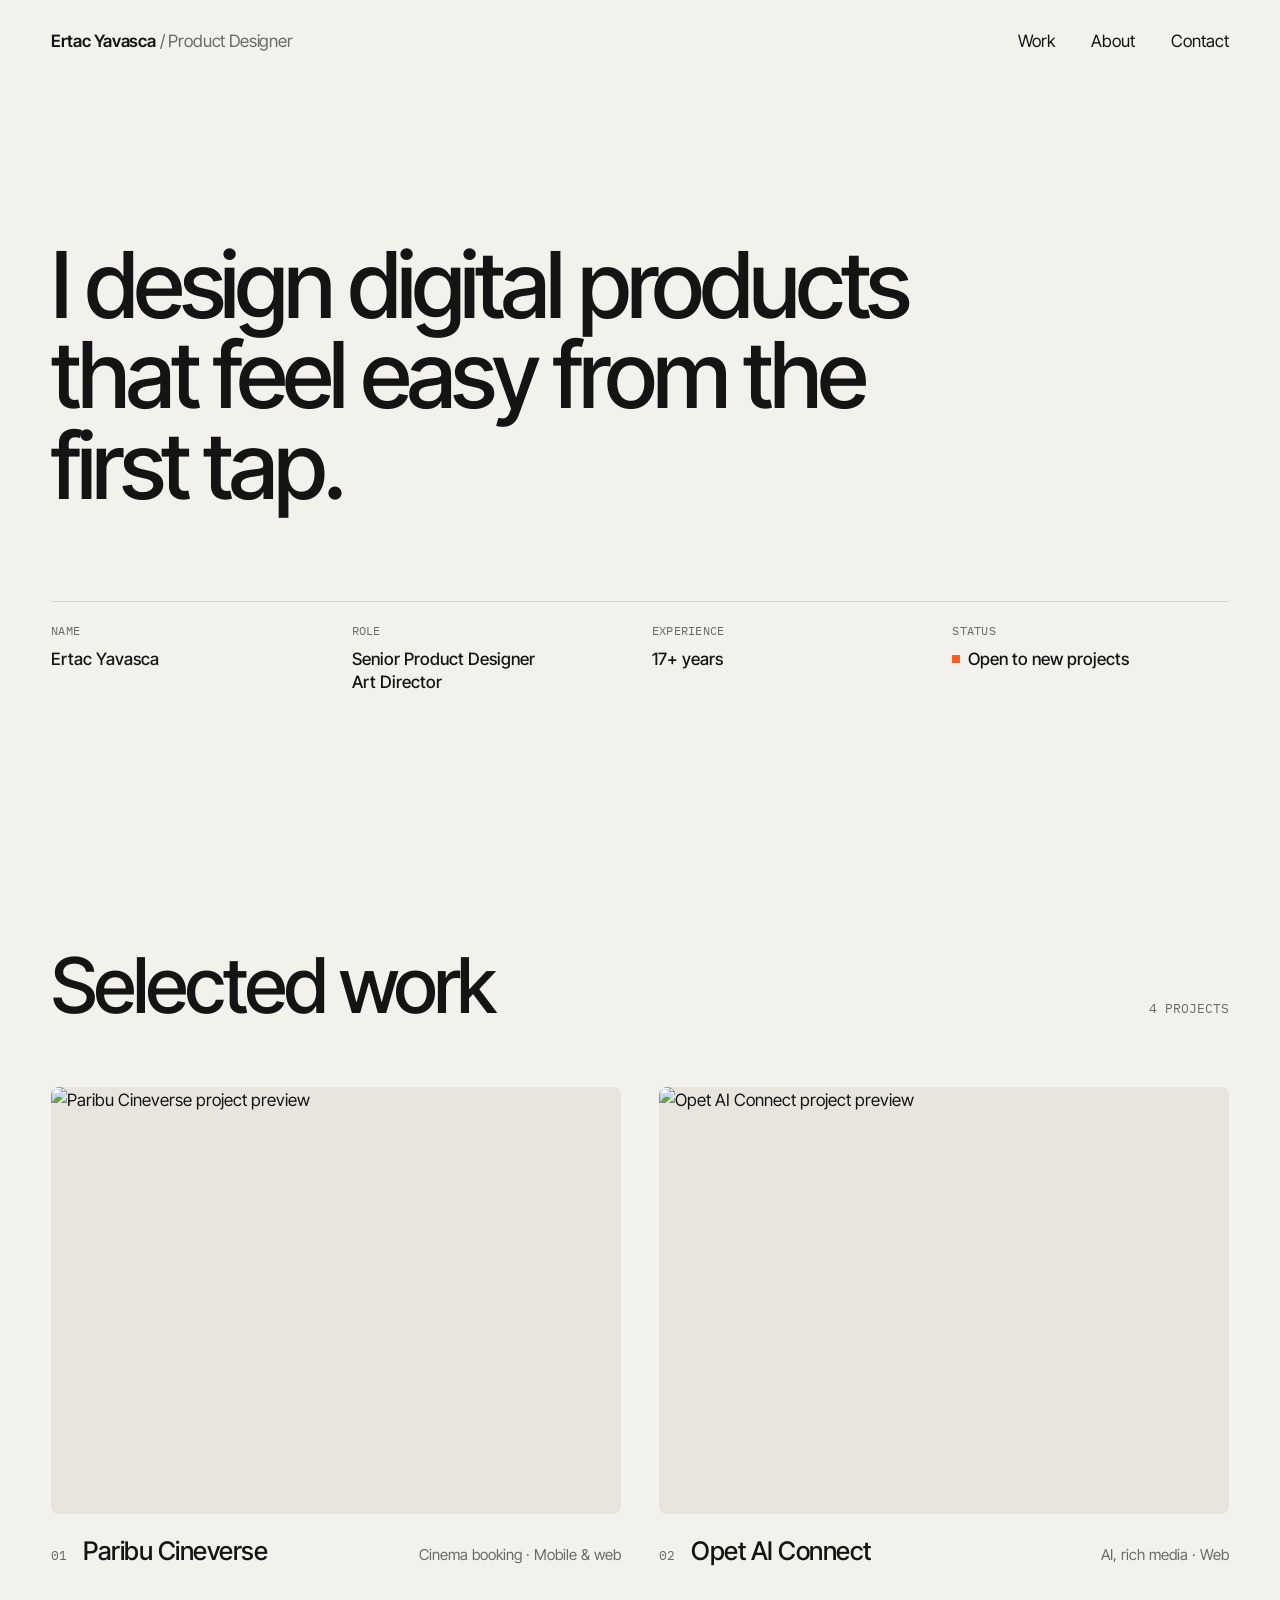
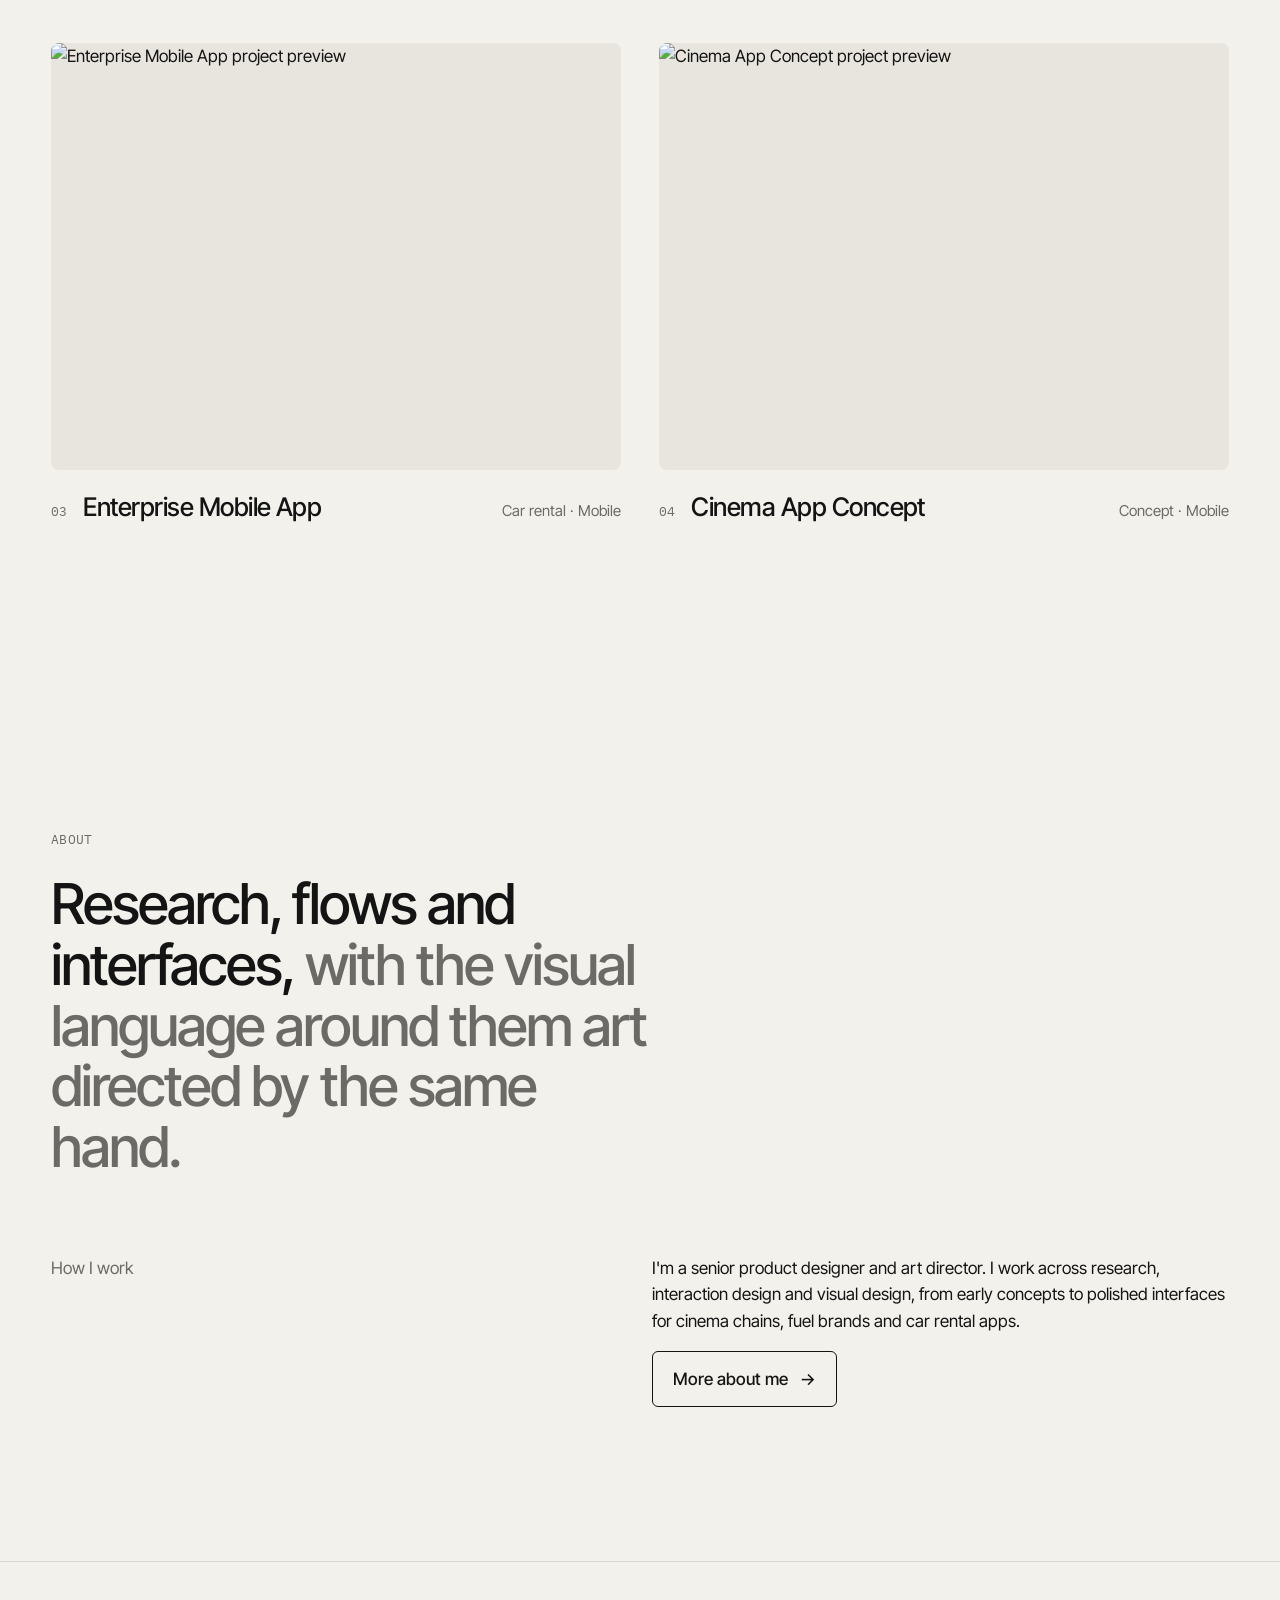
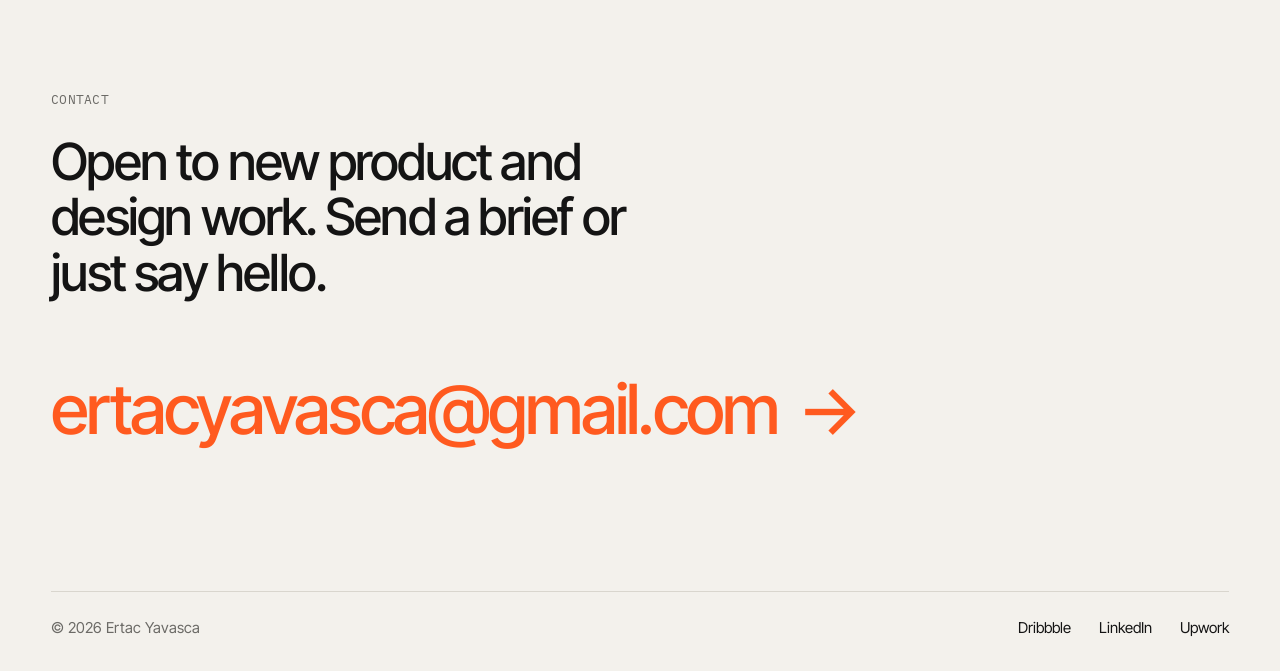
==== index.html @ f862b628 "Soften the work card hover Replace the frame selection outline and size badge with a softer hover: c" ====
<!doctype html>
<html lang="en">
<head>
  <meta charset="utf-8">
  <meta name="viewport" content="width=device-width, initial-scale=1">
  <title>Ertac Yavasca, Product Designer</title>
  <meta name="description" content="Senior UI/UX and Product Designer and Art Director with 17+ years of creating intuitive digital experiences.">
  <meta property="og:title" content="Ertac Yavasca, Product Designer">
  <meta property="og:description" content="Senior UI/UX and Product Designer and Art Director with 17+ years of creating intuitive digital experiences.">
  <meta name="theme-color" content="#f3f1ec" media="(prefers-color-scheme: light)">
  <meta name="theme-color" content="#111110" media="(prefers-color-scheme: dark)">
  <link rel="icon" href="data:image/svg+xml,%3Csvg xmlns='http://www.w3.org/2000/svg' viewBox='0 0 32 32'%3E%3Ccircle cx='16' cy='16' r='12' fill='%23ff5a1f'/%3E%3C/svg%3E">
  <link rel="preconnect" href="https://fonts.googleapis.com">
  <link rel="preconnect" href="https://fonts.gstatic.com" crossorigin>
  <link rel="stylesheet" href="https://fonts.googleapis.com/css2?family=IBM+Plex+Mono:wght@400&family=Inter+Tight:wght@400;500;600&display=swap">
  <link rel="stylesheet" href="assets/style.css">
  <script defer src="assets/main.js"></script>
</head>
<body data-page="Home">
  <header class="site-header">
    <div class="wrap">
      <a class="logo" href="index.html" data-label="Home">Ertac Yavasca <span>/ Product Designer</span></a>
      <nav class="nav" aria-label="Main">
        <a href="index.html#work">Work</a>
        <a href="about.html">About</a>
        <a href="#contact">Contact</a>
      </nav>
    </div>
  </header>

  <main>
    <section class="hero wrap">
      <h1 class="hero-title">I design digital products that feel easy from the first tap.</h1>
      <dl class="spec">
        <div><dt>Name</dt><dd>Ertac Yavasca</dd></div>
        <div><dt>Role</dt><dd>Senior Product Designer<br>Art Director</dd></div>
        <div><dt>Experience</dt><dd>17+ years</dd></div>
        <div><dt>Status</dt><dd><span class="status"></span>Open to new projects</dd></div>
      </dl>
    </section>

    <section class="section wrap" id="work">
      <div class="section-head">
        <h2 class="section-title reveal">Selected work</h2>
        <span class="count">4 projects</span>
      </div>
      <div class="work-grid">
        <a class="work-card reveal" href="work/paribu-cineverse.html" data-label="Paribu Cineverse">
          <div class="thumb">
            <img src="https://cdn.dribbble.com/userupload/46228557/file/c530c7451fdaf831512f72bf917476f7.jpg?format=webp&resize=1600x1200&vertical=center" alt="Paribu Cineverse project preview" width="1600" height="1200" loading="lazy">
            <span class="pill" aria-hidden="true">View project <span>→</span></span>
          </div>
          <div class="work-meta">
            <span class="index">01</span>
            <h3>Paribu Cineverse</h3>
            <p>Cinema booking · Mobile &amp; web</p>
          </div>
        </a>
        <a class="work-card reveal" href="work/opet-ai-connect.html" data-label="Opet AI Connect">
          <div class="thumb">
            <img src="https://cdn.dribbble.com/userupload/46262378/file/f78a3744526e1adac48ee7804104a9ff.jpg?format=webp&resize=1600x1200&vertical=center" alt="Opet AI Connect project preview" width="1600" height="1200" loading="lazy">
            <span class="pill" aria-hidden="true">View project <span>→</span></span>
          </div>
          <div class="work-meta">
            <span class="index">02</span>
            <h3>Opet AI Connect</h3>
            <p>AI, rich media · Web</p>
          </div>
        </a>
        <a class="work-card reveal" href="work/enterprise-mobile-app.html" data-label="Enterprise Mobile App">
          <div class="thumb">
            <img src="https://cdn.dribbble.com/userupload/49062266/file/aff133f461d313559cdbea2906c7f516.png?format=webp&resize=1600x1200&vertical=center" alt="Enterprise Mobile App project preview" width="1600" height="1200" loading="lazy">
            <span class="pill" aria-hidden="true">View project <span>→</span></span>
          </div>
          <div class="work-meta">
            <span class="index">03</span>
            <h3>Enterprise Mobile App</h3>
            <p>Car rental · Mobile</p>
          </div>
        </a>
        <a class="work-card reveal" href="work/cinema-app-concept.html" data-label="Cinema App Concept">
          <div class="thumb">
            <img src="https://cdn.dribbble.com/userupload/49076557/file/be15c1e4a1f157dd99f899fd97ec6a89.jpg?format=webp&resize=1600x1200&vertical=center" alt="Cinema App Concept project preview" width="1600" height="1200" loading="lazy">
            <span class="pill" aria-hidden="true">View project <span>→</span></span>
          </div>
          <div class="work-meta">
            <span class="index">04</span>
            <h3>Cinema App Concept</h3>
            <p>Concept · Mobile</p>
          </div>
        </a>
      </div>
    </section>

    <section class="section wrap">
      <p class="eyebrow reveal">About</p>
      <p class="statement reveal">Research, flows and interfaces, <em>with the visual language around them art directed by the same hand.</em></p>
      <div class="split">
        <div class="side reveal">How I work</div>
        <div class="main reveal">
          <p>I'm a senior product designer and art director. I work across research, interaction design and visual design, from early concepts to polished interfaces for cinema chains, fuel brands and car rental apps.</p>
          <a class="btn" href="about.html" data-label="About">More about me <span aria-hidden="true">→</span></a>
        </div>
      </div>
    </section>
  </main>

  <footer class="site-footer" id="contact">
    <div class="wrap">
      <p class="eyebrow reveal">Contact</p>
      <h2 class="footer-title reveal">Open to new product and design work. Send a brief or just say hello.</h2>
      <a class="mail reveal" href="mailto:ertacyavasca@gmail.com">ertacyavasca@gmail.com <span aria-hidden="true">→</span></a>
      <div class="footer-bottom">
        <span class="muted">&copy; <span data-year>2026</span> Ertac Yavasca</span>
        <div class="socials">
          <a class="link-line" href="https://dribbble.com/ErtacYavasca" target="_blank" rel="noopener">Dribbble</a>
          <a class="link-line" href="https://www.linkedin.com/in/ertacyavasca" target="_blank" rel="noopener">LinkedIn</a>
          <a class="link-line" href="https://www.upwork.com/freelancers/ertacyavasca" target="_blank" rel="noopener">Upwork</a>
        </div>
      </div>
    </div>
  </footer>
</body>
</html>
---- assets/style.css ----
:root {
  --bg: #f3f1ec;
  --ink: #141414;
  --muted: #6b6a66;
  --line: #d9d6ce;
  --accent: #ff5a1f;
  --card: #e8e5de;
  --guide: rgba(255, 90, 31, 0.07);
  --guide-line: rgba(255, 90, 31, 0.45);
  --mono: "IBM Plex Mono", ui-monospace, "SFMono-Regular", Menlo, monospace;
  --gutter: clamp(16px, 4vw, 56px);
  --ease: cubic-bezier(0.76, 0, 0.24, 1);
  --ease-out: cubic-bezier(0.22, 1, 0.36, 1);
}

@media (prefers-color-scheme: dark) {
  :root {
    --bg: #111110;
    --ink: #f0eee9;
    --muted: #9a9892;
    --line: #2a2926;
    --card: #1c1b19;
    --guide: rgba(255, 90, 31, 0.09);
  }
}

*,
*::before,
*::after {
  box-sizing: border-box;
}

html {
  -webkit-text-size-adjust: 100%;
}

body {
  margin: 0;
  background: var(--bg);
  color: var(--ink);
  font-family: "Inter Tight", system-ui, -apple-system, "Segoe UI", sans-serif;
  font-size: 17px;
  line-height: 1.55;
  -webkit-font-smoothing: antialiased;
  overflow-x: hidden;
}

img {
  display: block;
  max-width: 100%;
  height: auto;
}

a {
  color: inherit;
  text-decoration: none;
}

::selection {
  background: var(--accent);
  color: #fff;
}

.wrap {
  padding-inline: var(--gutter);
  max-width: 1600px;
  margin-inline: auto;
}

/* Header */

.site-header {
  position: absolute;
  inset: 0 0 auto 0;
  z-index: 20;
  padding-block: 28px;
}

.site-header .wrap {
  display: flex;
  justify-content: space-between;
  align-items: center;
  gap: 24px;
}

.logo {
  font-weight: 600;
  letter-spacing: -0.01em;
}

.logo span {
  color: var(--muted);
  font-weight: 400;
}

.nav {
  display: flex;
  gap: clamp(16px, 3vw, 36px);
}

.nav a,
.link-line {
  position: relative;
}

.nav a::after,
.link-line::after {
  content: "";
  position: absolute;
  left: 0;
  right: 0;
  bottom: -3px;
  height: 1px;
  background: currentColor;
  transform: scaleX(0);
  transform-origin: right;
  transition: transform 0.5s var(--ease-out);
}

.nav a:hover::after,
.nav a[aria-current="page"]::after,
.link-line:hover::after {
  transform: scaleX(1);
  transform-origin: left;
}

/* Hero */

.hero {
  padding-block: clamp(150px, 20vw, 240px) clamp(64px, 8vw, 112px);
}

.eyebrow {
  font-family: var(--mono);
  font-size: 13px;
  letter-spacing: 0.02em;
  text-transform: uppercase;
  color: var(--muted);
  margin: 0 0 24px;
}

.hero-title {
  font-size: clamp(40px, 7.2vw, 118px);
  line-height: 0.98;
  letter-spacing: -0.045em;
  font-weight: 500;
  max-width: 16ch;
  margin: 0;
  clip-path: inset(0 0 100% 0);
  transform: translateY(24px);
  transition: clip-path 1.2s var(--ease), transform 1.2s var(--ease);
}

.is-ready .hero-title {
  clip-path: inset(0 0 -0.2em 0);
  transform: none;
}

.spec {
  display: grid;
  grid-template-columns: repeat(4, 1fr);
  gap: 24px;
  margin: clamp(48px, 7vw, 96px) 0 0;
  padding-top: 20px;
  border-top: 1px solid var(--line);
  opacity: 0;
  transition: opacity 1s 0.5s var(--ease-out);
}

.is-ready .spec {
  opacity: 1;
}

.spec dt,
.facts dt {
  font-family: var(--mono);
  font-size: 12px;
  letter-spacing: 0.02em;
  text-transform: uppercase;
  color: var(--muted);
  margin-bottom: 8px;
}

.spec dd {
  margin: 0;
  font-weight: 500;
  line-height: 1.35;
}

.status {
  display: inline-block;
  width: 8px;
  height: 8px;
  margin-right: 8px;
  vertical-align: 0.1em;
  background: var(--accent);
}

/* Project and about heading (lines rise in once the page is ready) */

.display {
  font-size: clamp(56px, 13.5vw, 230px);
  line-height: 0.88;
  letter-spacing: -0.055em;
  font-weight: 500;
  margin: 0;
}

.display .line {
  display: block;
  overflow: hidden;
  padding-bottom: 0.06em;
}

.display .line > span {
  display: inline-block;
  transform: translateY(105%);
  transition: transform 1.1s var(--ease-out);
}

.is-ready .display .line > span {
  transform: none;
}

.display .line:nth-child(2) > span {
  transition-delay: 0.08s;
}

/* Sections */

.section {
  padding-block: clamp(80px, 12vw, 160px);
}

.section-head {
  display: flex;
  justify-content: space-between;
  align-items: baseline;
  gap: 24px;
  margin-bottom: clamp(32px, 5vw, 64px);
}

.section-title {
  font-size: clamp(36px, 6vw, 88px);
  line-height: 0.95;
  letter-spacing: -0.04em;
  font-weight: 500;
  margin: 0;
}

.count {
  font-family: var(--mono);
  font-size: 13px;
  text-transform: uppercase;
  color: var(--muted);
}

.section-head {
  flex-wrap: wrap;
}

/* Work grid: on hover the card softens its corners, the image eases in,
   a light follows the cursor and a frosted pill rises from the bottom. */

.work-grid {
  display: grid;
  grid-template-columns: repeat(2, 1fr);
  gap: clamp(56px, 6vw, 88px) clamp(16px, 3vw, 40px);
}

.work-card .thumb {
  position: relative;
  aspect-ratio: 4 / 3;
  overflow: hidden;
  border-radius: 8px;
  background: var(--card);
  isolation: isolate;
  transition: border-radius 0.6s var(--ease-out), box-shadow 0.6s var(--ease-out);
}

.work-card .thumb img {
  width: 100%;
  height: 100%;
  object-fit: cover;
  transition: transform 1.2s var(--ease-out), filter 0.6s var(--ease-out);
}

/* Cursor light, positioned by main.js through --mx and --my */
.work-card .thumb::after {
  content: "";
  position: absolute;
  inset: 0;
  background: radial-gradient(
    420px circle at var(--mx, 50%) var(--my, 50%),
    rgba(255, 255, 255, 0.22),
    transparent 60%
  );
  mix-blend-mode: soft-light;
  opacity: 0;
  transition: opacity 0.5s var(--ease-out);
  pointer-events: none;
}

.work-card .pill {
  position: absolute;
  left: 16px;
  bottom: 16px;
  z-index: 1;
  display: inline-flex;
  align-items: center;
  gap: 10px;
  padding: 10px 16px;
  border-radius: 999px;
  background: rgba(20, 20, 20, 0.45);
  -webkit-backdrop-filter: blur(14px) saturate(1.4);
  backdrop-filter: blur(14px) saturate(1.4);
  color: #fff;
  font-size: 14px;
  font-weight: 500;
  opacity: 0;
  translate: 0 12px;
  transition: opacity 0.4s var(--ease-out), translate 0.6s var(--ease-out);
  pointer-events: none;
}

.work-card .pill span {
  transition: translate 0.5s 0.1s var(--ease-out);
  translate: -4px 0;
}

.work-meta .index {
  transition: color 0.4s var(--ease-out);
}

@media (hover: hover) {
  .work-card:hover .thumb {
    border-radius: 22px;
    box-shadow: 0 24px 48px -28px rgba(20, 20, 20, 0.45);
  }

  .work-card:hover .thumb img {
    transform: scale(1.05);
    filter: saturate(1.1);
  }

  .work-card:hover .thumb::after,
  .work-card:hover .pill {
    opacity: 1;
  }

  .work-card:hover .pill {
    translate: 0 0;
  }

  .work-card:hover .pill span {
    translate: 0 0;
  }

  .work-card:hover .index {
    color: var(--accent);
  }

  .work-grid:hover .work-card:not(:hover) .thumb img {
    filter: saturate(0.6);
  }
}

.work-card:focus-visible {
  outline: none;
}

.work-card:focus-visible .thumb {
  outline: 2px solid var(--accent);
  outline-offset: 4px;
}

.work-card:focus-visible .pill {
  opacity: 1;
  translate: 0 0;
}

.work-meta {
  display: grid;
  grid-template-columns: auto 1fr auto;
  align-items: baseline;
  gap: 16px;
  margin-top: 22px;
}

.work-meta .index {
  font-family: var(--mono);
  font-size: 13px;
  color: var(--muted);
}

.work-meta h3 {
  font-size: clamp(20px, 2vw, 28px);
  font-weight: 500;
  letter-spacing: -0.02em;
  line-height: 1.15;
  margin: 0;
}

.work-meta p {
  margin: 0;
  color: var(--muted);
  white-space: nowrap;
  font-size: 15px;
}

/* About teaser and page */

.statement {
  font-size: clamp(28px, 4.4vw, 64px);
  line-height: 1.08;
  letter-spacing: -0.035em;
  font-weight: 500;
  margin: 0;
  max-width: 18ch;
}

.statement em {
  font-style: normal;
  color: var(--muted);
}

.split {
  display: grid;
  grid-template-columns: repeat(12, 1fr);
  gap: 24px;
  margin-top: clamp(40px, 6vw, 80px);
}

.split > .side {
  grid-column: span 4;
  color: var(--muted);
}

.split > .main {
  grid-column: 7 / span 6;
}

.split p {
  margin: 0 0 1em;
}

.services {
  list-style: none;
  margin: 0;
  padding: 0;
  border-top: 1px solid var(--line);
}

.services li {
  display: flex;
  justify-content: space-between;
  gap: 16px;
  padding: 22px 0;
  border-bottom: 1px solid var(--line);
  font-size: clamp(20px, 2.2vw, 30px);
  letter-spacing: -0.02em;
}

.services li span {
  color: var(--muted);
  font-size: 15px;
  letter-spacing: 0;
}

/* Buttons */

.btn {
  display: inline-flex;
  align-items: center;
  gap: 12px;
  padding: 14px 20px;
  border-radius: 6px;
  border: 1px solid var(--ink);
  font-weight: 500;
  transition: background-color 0.2s, color 0.2s;
}

.btn span {
  transition: translate 0.35s var(--ease-out);
}

.btn:hover {
  background: var(--ink);
  color: var(--bg);
}

.btn:hover span {
  translate: 4px 0;
}

/* Footer / contact */

.site-footer {
  border-top: 1px solid var(--line);
  padding-block: clamp(72px, 10vw, 140px) 32px;
}

.footer-title {
  font-size: clamp(28px, 4vw, 56px);
  line-height: 1.08;
  letter-spacing: -0.035em;
  font-weight: 500;
  max-width: 20ch;
  margin: 0;
}

.mail {
  display: inline-flex;
  align-items: baseline;
  gap: 0.3em;
  margin-top: clamp(32px, 5vw, 56px);
  font-size: clamp(24px, 5.4vw, 80px);
  letter-spacing: -0.04em;
  font-weight: 500;
  color: var(--accent);
  background: linear-gradient(currentColor, currentColor) 0 100% / 0 2px no-repeat;
  transition: background-size 0.6s var(--ease-out);
  overflow-wrap: anywhere;
}

.mail:hover {
  background-size: 100% 2px;
}

.mail span {
  transition: translate 0.35s var(--ease-out);
}

.mail:hover span {
  translate: 0.15em 0;
}

.footer-bottom {
  display: flex;
  flex-wrap: wrap;
  justify-content: space-between;
  gap: 16px 32px;
  margin-top: clamp(64px, 10vw, 140px);
  padding-top: 24px;
  border-top: 1px solid var(--line);
  font-size: 15px;
}

.footer-bottom .socials {
  display: flex;
  flex-wrap: wrap;
  gap: 12px 28px;
}

.footer-bottom .muted {
  color: var(--muted);
}

/* Project pages */

.project-hero {
  padding-block: 160px 48px;
}

.project-hero .display {
  font-size: clamp(44px, 8.5vw, 140px);
  line-height: 0.92;
}

.facts {
  display: grid;
  grid-template-columns: repeat(4, 1fr);
  gap: 24px;
  margin-top: clamp(40px, 6vw, 72px);
  padding-top: 24px;
  border-top: 1px solid var(--line);
  font-size: 15px;
}

.facts dd {
  margin: 0;
}

.cover {
  border-radius: 8px;
  overflow: hidden;
  background: var(--card);
}

.cover img {
  width: 100%;
}

.prose {
  font-size: clamp(19px, 1.7vw, 24px);
  line-height: 1.45;
  letter-spacing: -0.01em;
}

.prose h2 {
  font-size: 15px;
  letter-spacing: 0;
  font-weight: 500;
  color: var(--muted);
  margin: 0 0 12px;
}

.prose p {
  margin: 0 0 1.2em;
}

.gallery {
  display: grid;
  gap: clamp(16px, 2vw, 28px);
}

.gallery figure {
  margin: 0;
  border-radius: 8px;
  overflow: hidden;
  background: var(--card);
}

.gallery figure img {
  width: 100%;
}

.gallery figcaption {
  padding: 14px 4px 0;
  color: var(--muted);
  font-size: 15px;
  background: var(--bg);
}

.gallery.two {
  grid-template-columns: repeat(2, 1fr);
}

.next-project {
  display: block;
  padding-block: clamp(80px, 12vw, 160px);
  text-align: center;
  border-top: 1px solid var(--line);
}

.next-project small {
  display: block;
  font-family: var(--mono);
  text-transform: uppercase;
  color: var(--muted);
  font-size: 13px;
  margin-bottom: 16px;
}

.next-project strong {
  display: inline-block;
  font-size: clamp(40px, 8vw, 120px);
  line-height: 0.95;
  letter-spacing: -0.05em;
  font-weight: 500;
  transition: transform 0.6s var(--ease-out), color 0.4s;
}

.next-project:hover strong {
  color: var(--accent);
  transform: translateX(12px);
}

/* Scroll reveal */

.reveal {
  opacity: 0;
  transform: translateY(40px);
  transition: opacity 1s var(--ease-out), transform 1s var(--ease-out);
}

.reveal.in {
  opacity: 1;
  transform: none;
}

/* Page transition: the layout grid is switched on, the page is swapped
   underneath it, then the grid is switched off again. */

.guides {
  position: fixed;
  inset: 0;
  z-index: 100;
  pointer-events: none;
  visibility: hidden;
}

.guides-cols {
  display: grid;
  grid-template-columns: repeat(var(--cols, 12), 1fr);
  gap: 24px;
  height: 100%;
  max-width: 1600px;
  margin-inline: auto;
  padding-inline: var(--gutter);
}

.guides-cols span {
  background: var(--guide);
  border-inline: 1px solid var(--guide-line);
  transform: scaleY(0);
  transform-origin: top;
}

.guides-label {
  position: absolute;
  top: 0;
  left: var(--gutter);
  padding: 4px 8px;
  border-radius: 0 0 3px 3px;
  background: var(--accent);
  color: #fff;
  font-family: var(--mono);
  font-size: 12px;
  opacity: 0;
}

.guides-bar {
  position: absolute;
  inset: 0 0 auto;
  height: 2px;
  background: var(--accent);
  transform: scaleX(0);
  transform-origin: left;
}

.guides.is-on,
.guides.is-off {
  visibility: visible;
}

.guides.is-on .guides-cols span {
  transform: none;
  transition: transform 0.5s var(--ease);
  transition-delay: calc(var(--i) * 25ms);
}

.guides.is-on .guides-label {
  opacity: 1;
  transition: opacity 0.2s 0.2s;
}

.guides.is-on .guides-bar {
  transform: none;
  transition: transform 0.75s var(--ease);
}

.guides.is-off .guides-cols span {
  transform: scaleY(0);
  transform-origin: bottom;
  transition: transform 0.55s var(--ease);
  transition-delay: calc(var(--i) * 25ms);
}

.guides.is-off .guides-bar {
  transform: scaleX(1);
  transform-origin: right;
  animation: bar-out 0.5s var(--ease) forwards;
}

@keyframes bar-out {
  to { transform: scaleX(0); }
}

/* Page content fades under the grid while it is switched on. */
@media (scripting: enabled) {
  main,
  .site-footer {
    transition: opacity 0.35s var(--ease-out), translate 0.5s var(--ease-out);
  }

  html:not(.is-ready) main,
  html:not(.is-ready) .site-footer,
  html.is-leaving main,
  html.is-leaving .site-footer {
    opacity: 0;
    translate: 0 12px;
  }
}

/* Responsive */

@media (max-width: 860px) {
  .hero-foot .role,
  .hero-foot .lede,
  .split > .side,
  .split > .main {
    grid-column: 1 / -1;
  }

  .work-grid,
  .gallery.two {
    grid-template-columns: 1fr;
  }

  .facts {
    grid-template-columns: repeat(2, 1fr);
  }

  .spec {
    grid-template-columns: repeat(2, 1fr);
  }

  .guides-cols {
    --cols: 4;
    gap: 16px;
  }
}

@media (max-width: 520px) {
  .site-header .logo span {
    display: none;
  }

  .work-meta {
    grid-template-columns: auto 1fr;
    row-gap: 2px;
  }

  .work-meta p {
    grid-column: 2;
  }
}

@media (prefers-reduced-motion: reduce) {
  *,
  *::before,
  *::after {
    animation: none !important;
    transition-duration: 0.01ms !important;
  }

  .reveal,
  .display .line > span,
  .hero-title {
    opacity: 1;
    transform: none;
    clip-path: none;
  }
}
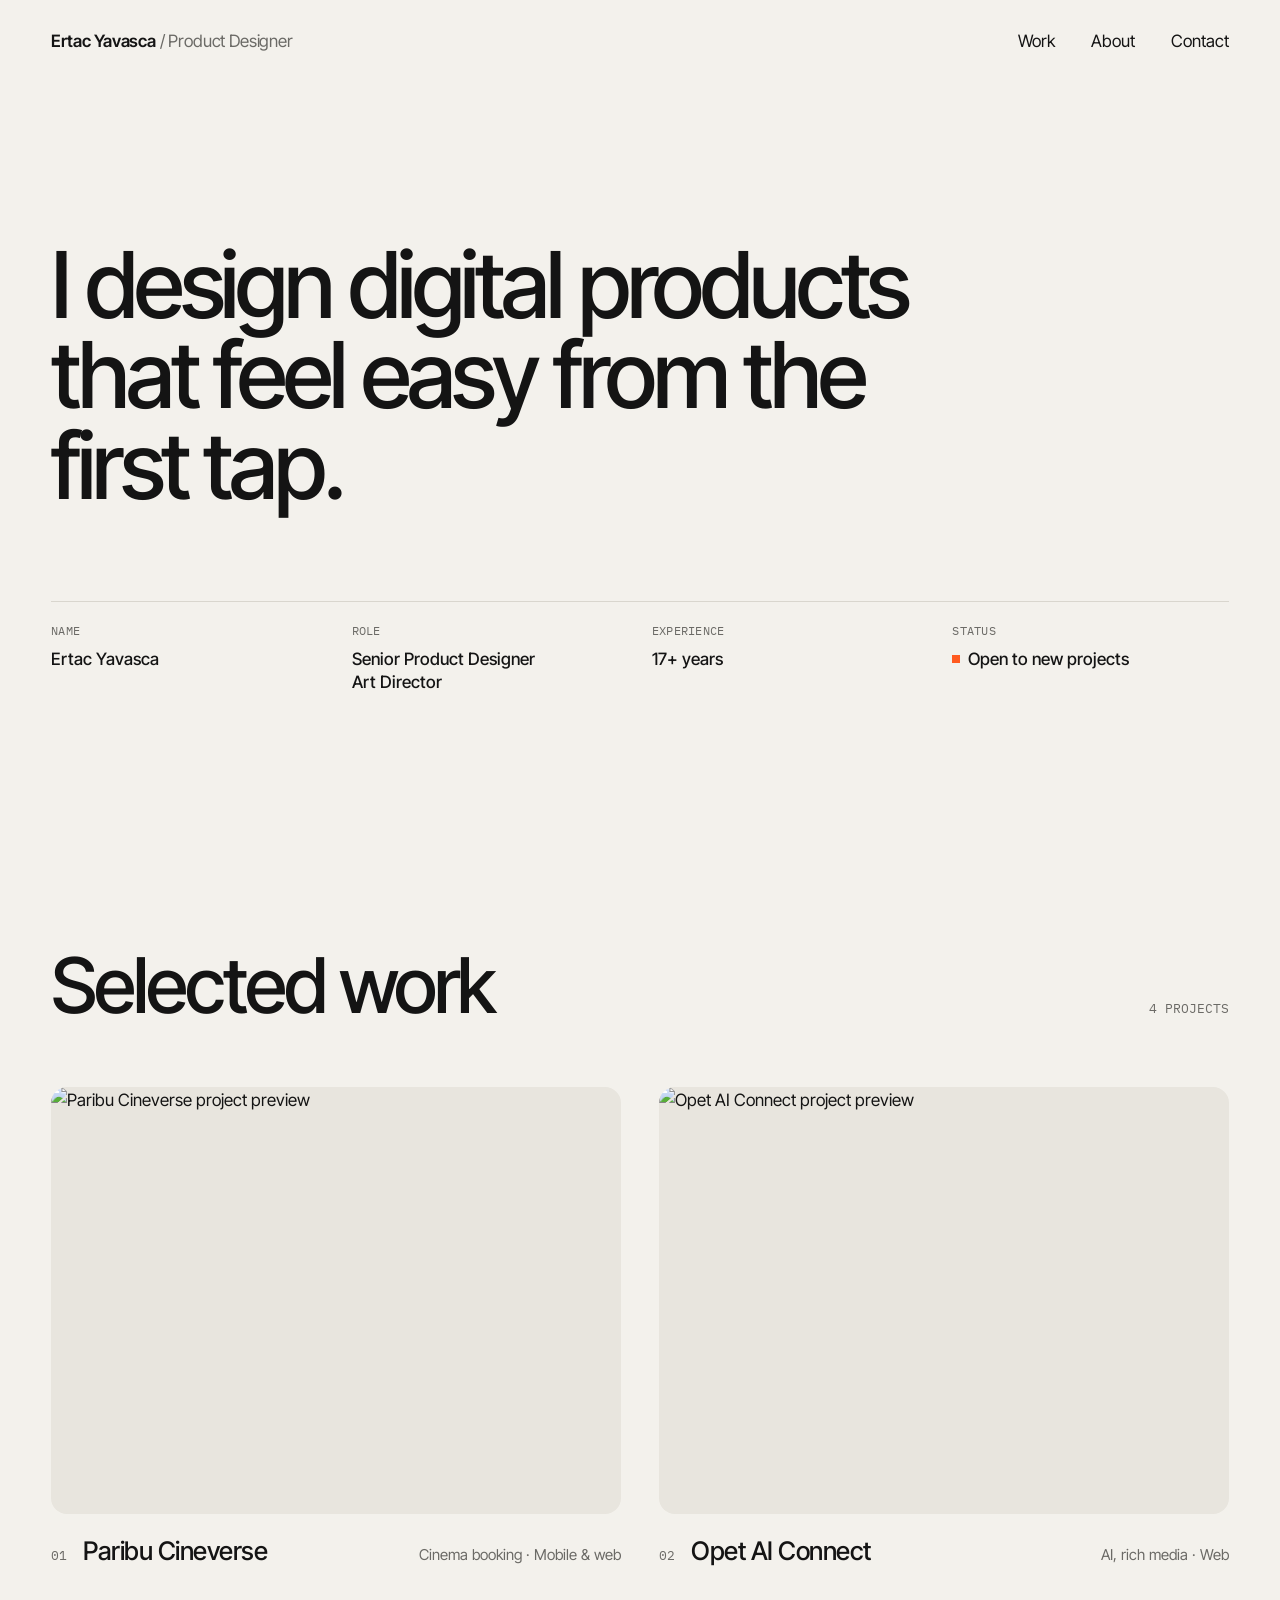
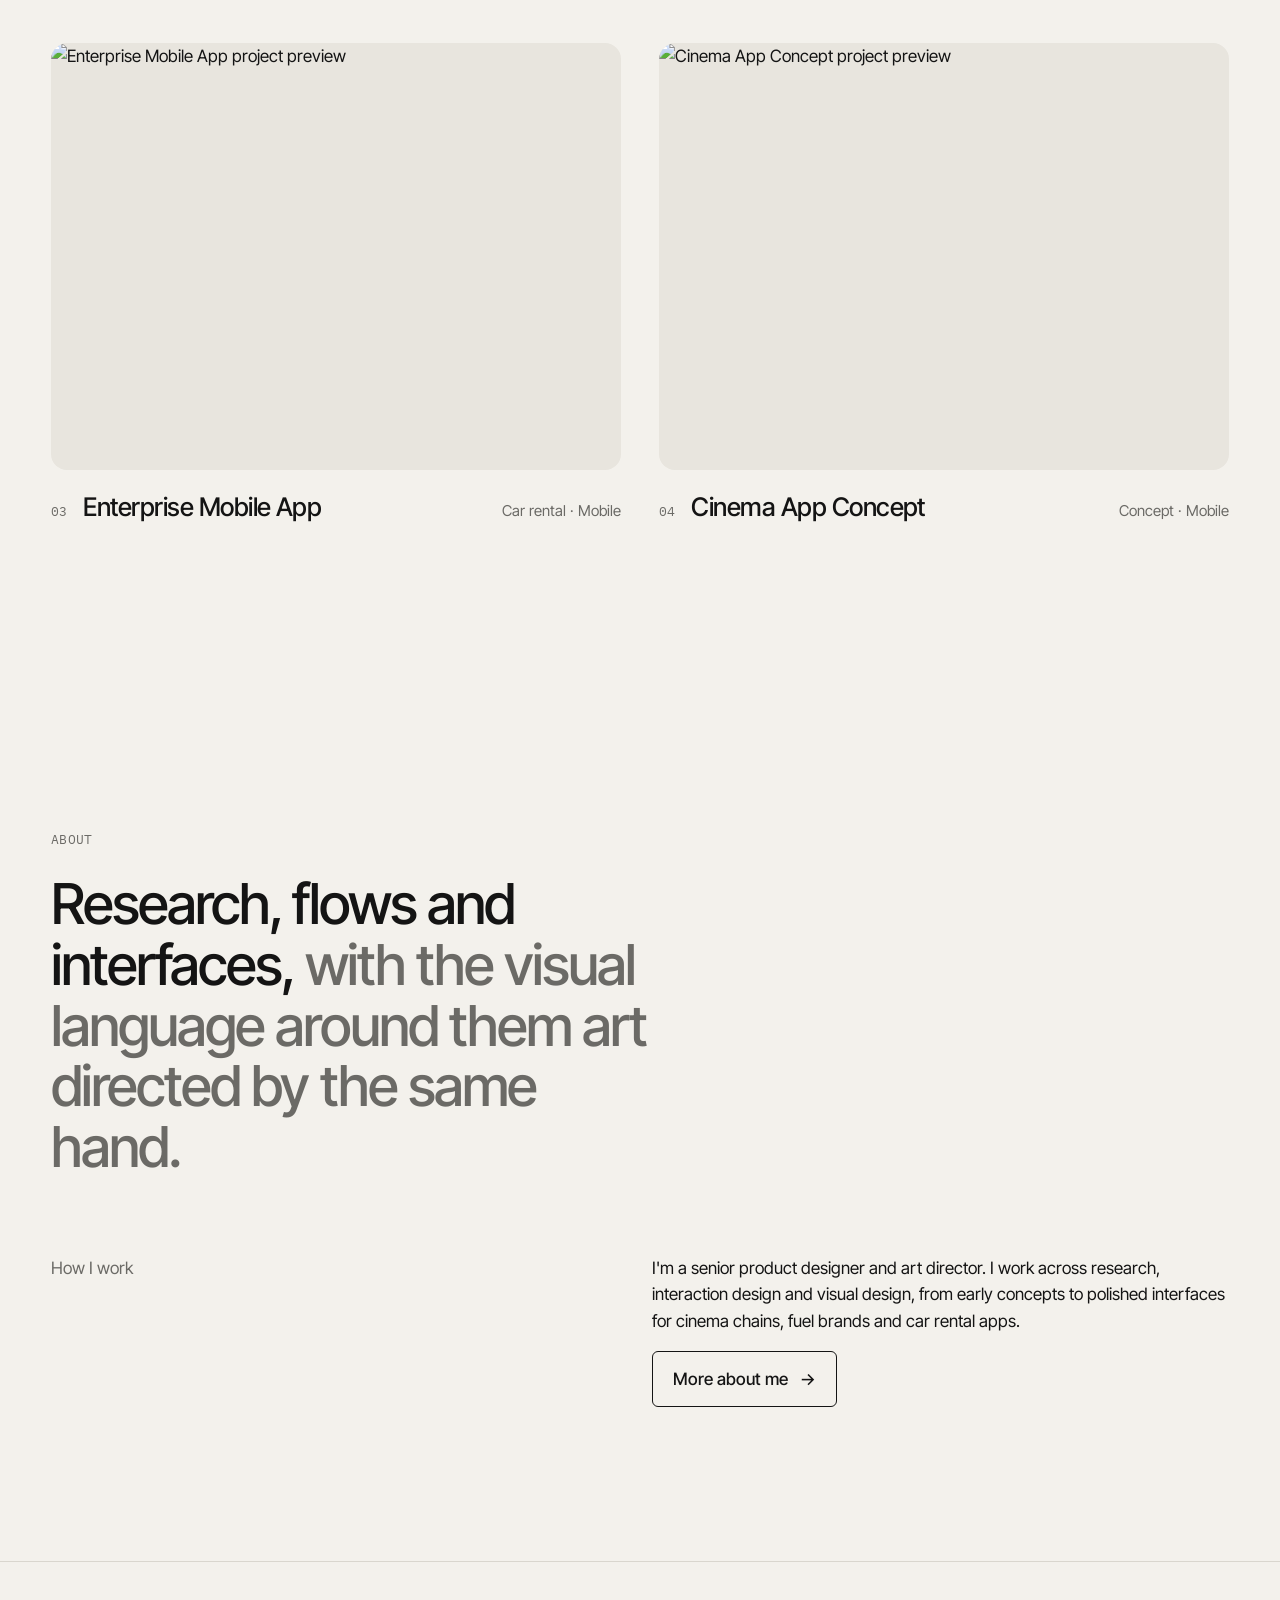
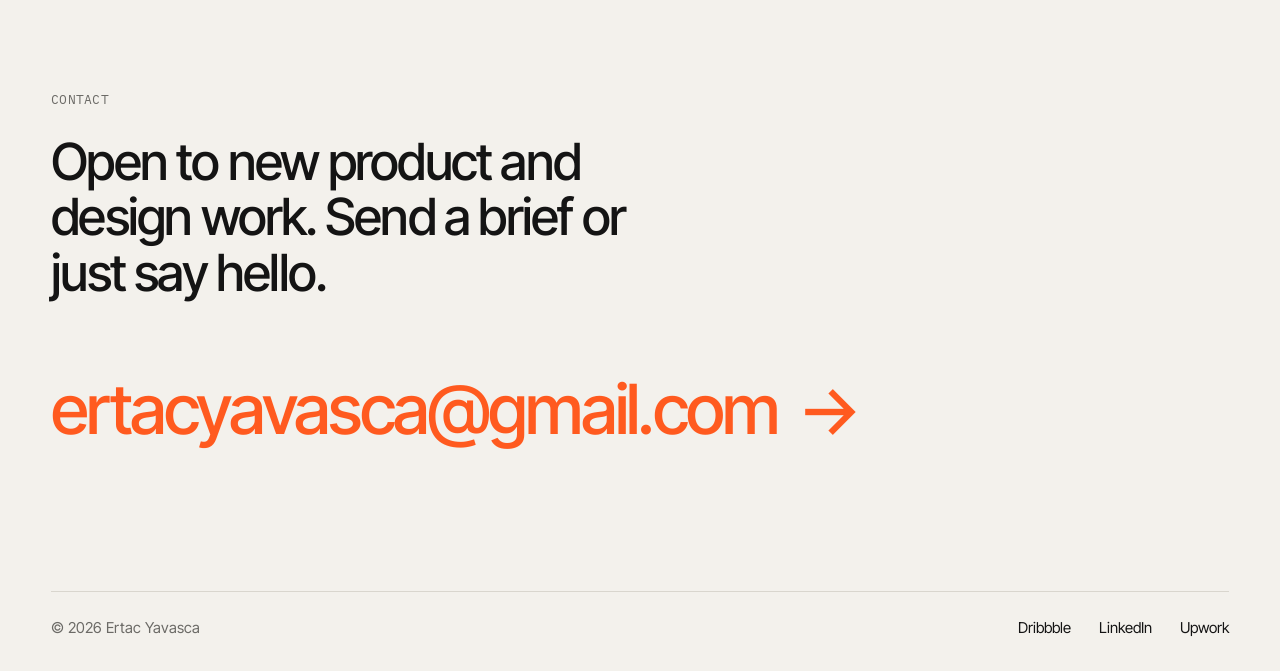
==== commit eddc2ce8: "Clip work card images with clip-path for Safari Safari loses overflow + border-radius clipping when " ====
--- a/index.html
+++ b/index.html
@@ -47,7 +47,7 @@
       <div class="work-grid">
         <a class="work-card reveal" href="work/paribu-cineverse.html" data-label="Paribu Cineverse">
           <div class="thumb">
-            <img src="https://cdn.dribbble.com/userupload/46228557/file/c530c7451fdaf831512f72bf917476f7.jpg?format=webp&resize=1600x1200&vertical=center" alt="Paribu Cineverse project preview" width="1600" height="1200" loading="lazy">
+            <div class="media"><img src="https://cdn.dribbble.com/userupload/46228557/file/c530c7451fdaf831512f72bf917476f7.jpg?format=webp&resize=1600x1200&vertical=center" alt="Paribu Cineverse project preview" width="1600" height="1200" loading="lazy"></div>
             <span class="pill" aria-hidden="true">View project <span>→</span></span>
           </div>
           <div class="work-meta">
@@ -58,7 +58,7 @@
         </a>
         <a class="work-card reveal" href="work/opet-ai-connect.html" data-label="Opet AI Connect">
           <div class="thumb">
-            <img src="https://cdn.dribbble.com/userupload/46262378/file/f78a3744526e1adac48ee7804104a9ff.jpg?format=webp&resize=1600x1200&vertical=center" alt="Opet AI Connect project preview" width="1600" height="1200" loading="lazy">
+            <div class="media"><img src="https://cdn.dribbble.com/userupload/46262378/file/f78a3744526e1adac48ee7804104a9ff.jpg?format=webp&resize=1600x1200&vertical=center" alt="Opet AI Connect project preview" width="1600" height="1200" loading="lazy"></div>
             <span class="pill" aria-hidden="true">View project <span>→</span></span>
           </div>
           <div class="work-meta">
@@ -69,7 +69,7 @@
         </a>
         <a class="work-card reveal" href="work/enterprise-mobile-app.html" data-label="Enterprise Mobile App">
           <div class="thumb">
-            <img src="https://cdn.dribbble.com/userupload/49062266/file/aff133f461d313559cdbea2906c7f516.png?format=webp&resize=1600x1200&vertical=center" alt="Enterprise Mobile App project preview" width="1600" height="1200" loading="lazy">
+            <div class="media"><img src="https://cdn.dribbble.com/userupload/49062266/file/aff133f461d313559cdbea2906c7f516.png?format=webp&resize=1600x1200&vertical=center" alt="Enterprise Mobile App project preview" width="1600" height="1200" loading="lazy"></div>
             <span class="pill" aria-hidden="true">View project <span>→</span></span>
           </div>
           <div class="work-meta">
@@ -80,7 +80,7 @@
         </a>
         <a class="work-card reveal" href="work/cinema-app-concept.html" data-label="Cinema App Concept">
           <div class="thumb">
-            <img src="https://cdn.dribbble.com/userupload/49076557/file/be15c1e4a1f157dd99f899fd97ec6a89.jpg?format=webp&resize=1600x1200&vertical=center" alt="Cinema App Concept project preview" width="1600" height="1200" loading="lazy">
+            <div class="media"><img src="https://cdn.dribbble.com/userupload/49076557/file/be15c1e4a1f157dd99f899fd97ec6a89.jpg?format=webp&resize=1600x1200&vertical=center" alt="Cinema App Concept project preview" width="1600" height="1200" loading="lazy"></div>
             <span class="pill" aria-hidden="true">View project <span>→</span></span>
           </div>
           <div class="work-meta">
--- a/assets/style.css
+++ b/assets/style.css
@@ -259,7 +259,7 @@
   flex-wrap: wrap;
 }
 
-/* Work grid: on hover the card softens its corners, the image eases in,
+/* Work grid: on hover the card lifts, the image eases in,
    a light follows the cursor and a frosted pill rises from the bottom. */
 
 .work-grid {
@@ -271,14 +271,21 @@
 .work-card .thumb {
   position: relative;
   aspect-ratio: 4 / 3;
-  overflow: hidden;
-  border-radius: 8px;
+  border-radius: 16px;
   background: var(--card);
-  isolation: isolate;
-  transition: border-radius 0.6s var(--ease-out), box-shadow 0.6s var(--ease-out);
-}
-
-.work-card .thumb img {
+  transition: box-shadow 0.6s var(--ease-out);
+}
+
+/* Rounded clip lives on its own layer: Safari drops overflow + radius
+   clipping when a child scales or a sibling uses backdrop-filter. */
+.work-card .media {
+  position: absolute;
+  inset: 0;
+  -webkit-clip-path: inset(0 round 16px);
+  clip-path: inset(0 round 16px);
+}
+
+.work-card .media img {
   width: 100%;
   height: 100%;
   object-fit: cover;
@@ -286,16 +293,15 @@
 }
 
 /* Cursor light, positioned by main.js through --mx and --my */
-.work-card .thumb::after {
+.work-card .media::after {
   content: "";
   position: absolute;
   inset: 0;
   background: radial-gradient(
     420px circle at var(--mx, 50%) var(--my, 50%),
-    rgba(255, 255, 255, 0.22),
+    rgba(255, 255, 255, 0.14),
     transparent 60%
   );
-  mix-blend-mode: soft-light;
   opacity: 0;
   transition: opacity 0.5s var(--ease-out);
   pointer-events: none;
@@ -305,7 +311,6 @@
   position: absolute;
   left: 16px;
   bottom: 16px;
-  z-index: 1;
   display: inline-flex;
   align-items: center;
   gap: 10px;
@@ -334,16 +339,15 @@
 
 @media (hover: hover) {
   .work-card:hover .thumb {
-    border-radius: 22px;
     box-shadow: 0 24px 48px -28px rgba(20, 20, 20, 0.45);
   }
 
-  .work-card:hover .thumb img {
+  .work-card:hover .media img {
     transform: scale(1.05);
     filter: saturate(1.1);
   }
 
-  .work-card:hover .thumb::after,
+  .work-card:hover .media::after,
   .work-card:hover .pill {
     opacity: 1;
   }
@@ -360,7 +364,7 @@
     color: var(--accent);
   }
 
-  .work-grid:hover .work-card:not(:hover) .thumb img {
+  .work-grid:hover .work-card:not(:hover) .media img {
     filter: saturate(0.6);
   }
 }
@@ -582,7 +586,7 @@
 }
 
 .cover {
-  border-radius: 8px;
+  border-radius: 16px;
   overflow: hidden;
   background: var(--card);
 }
@@ -616,7 +620,7 @@
 
 .gallery figure {
   margin: 0;
-  border-radius: 8px;
+  border-radius: 16px;
   overflow: hidden;
   background: var(--card);
 }
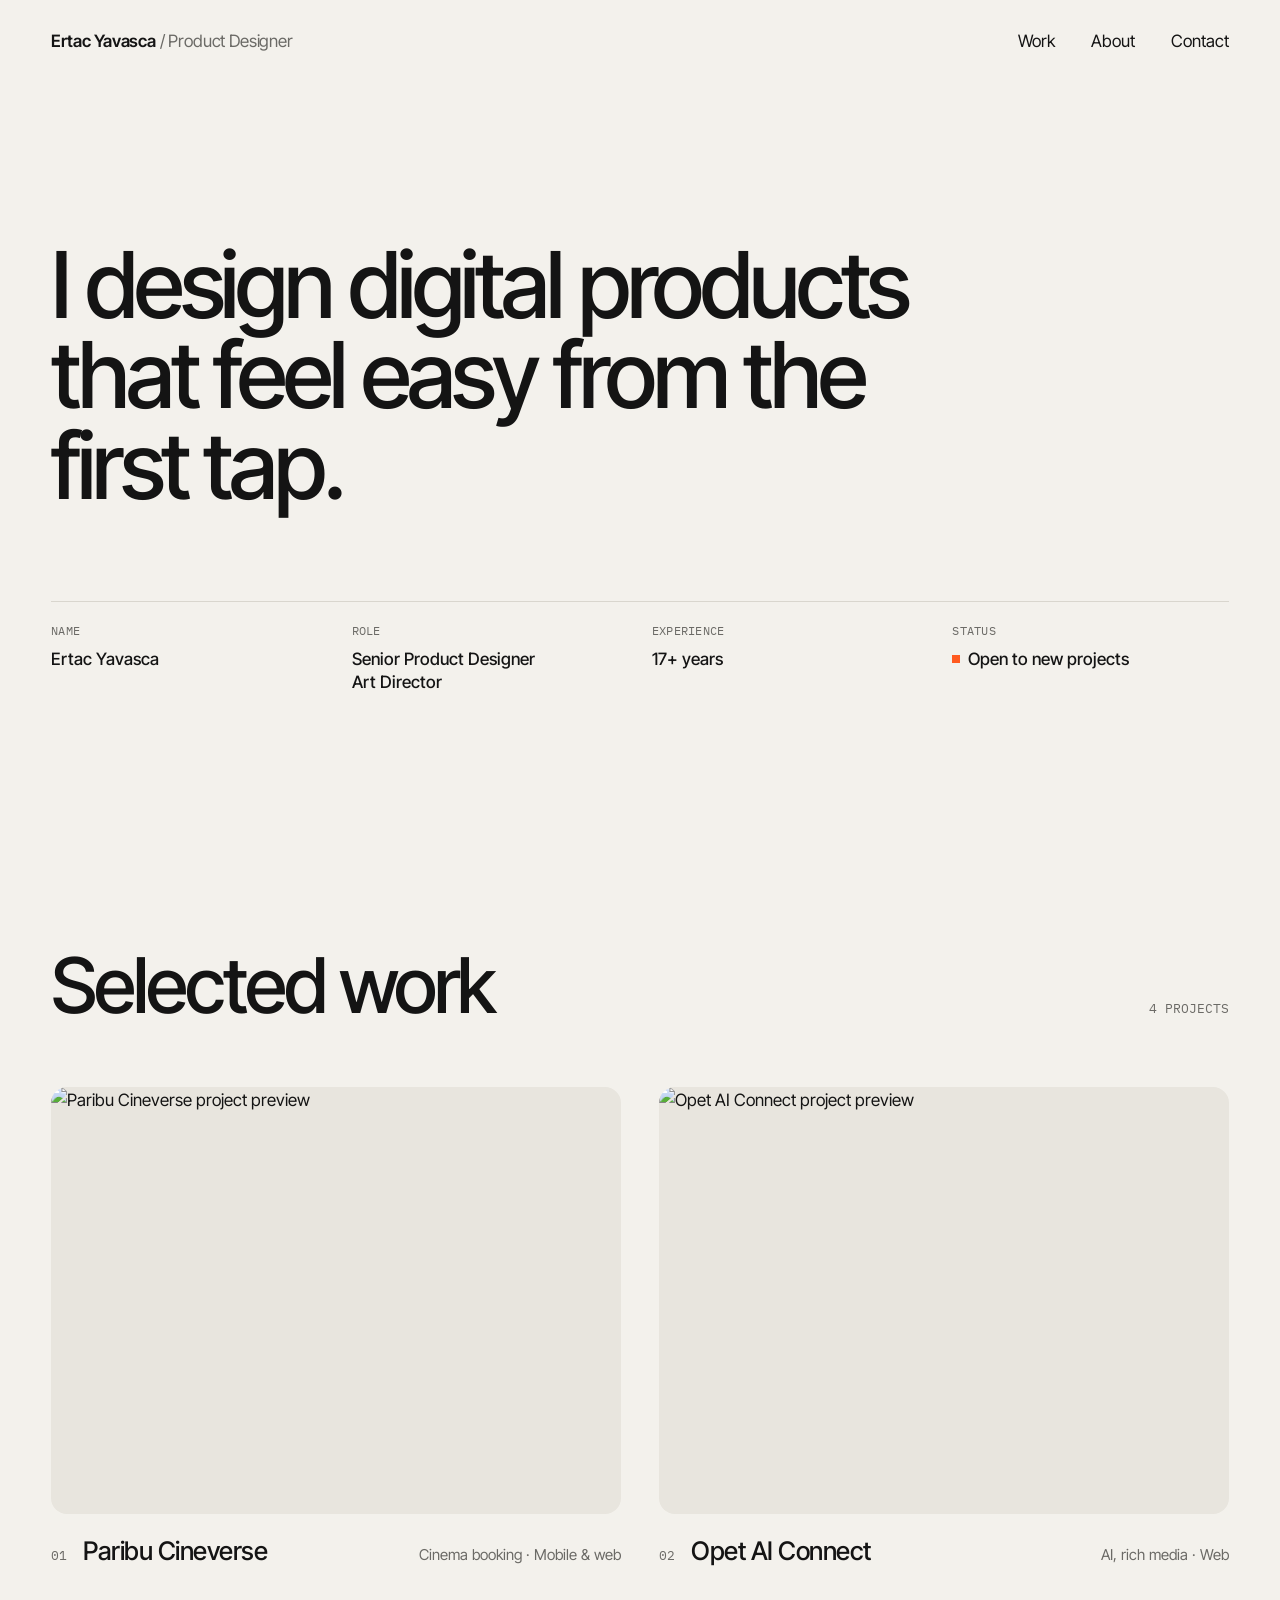
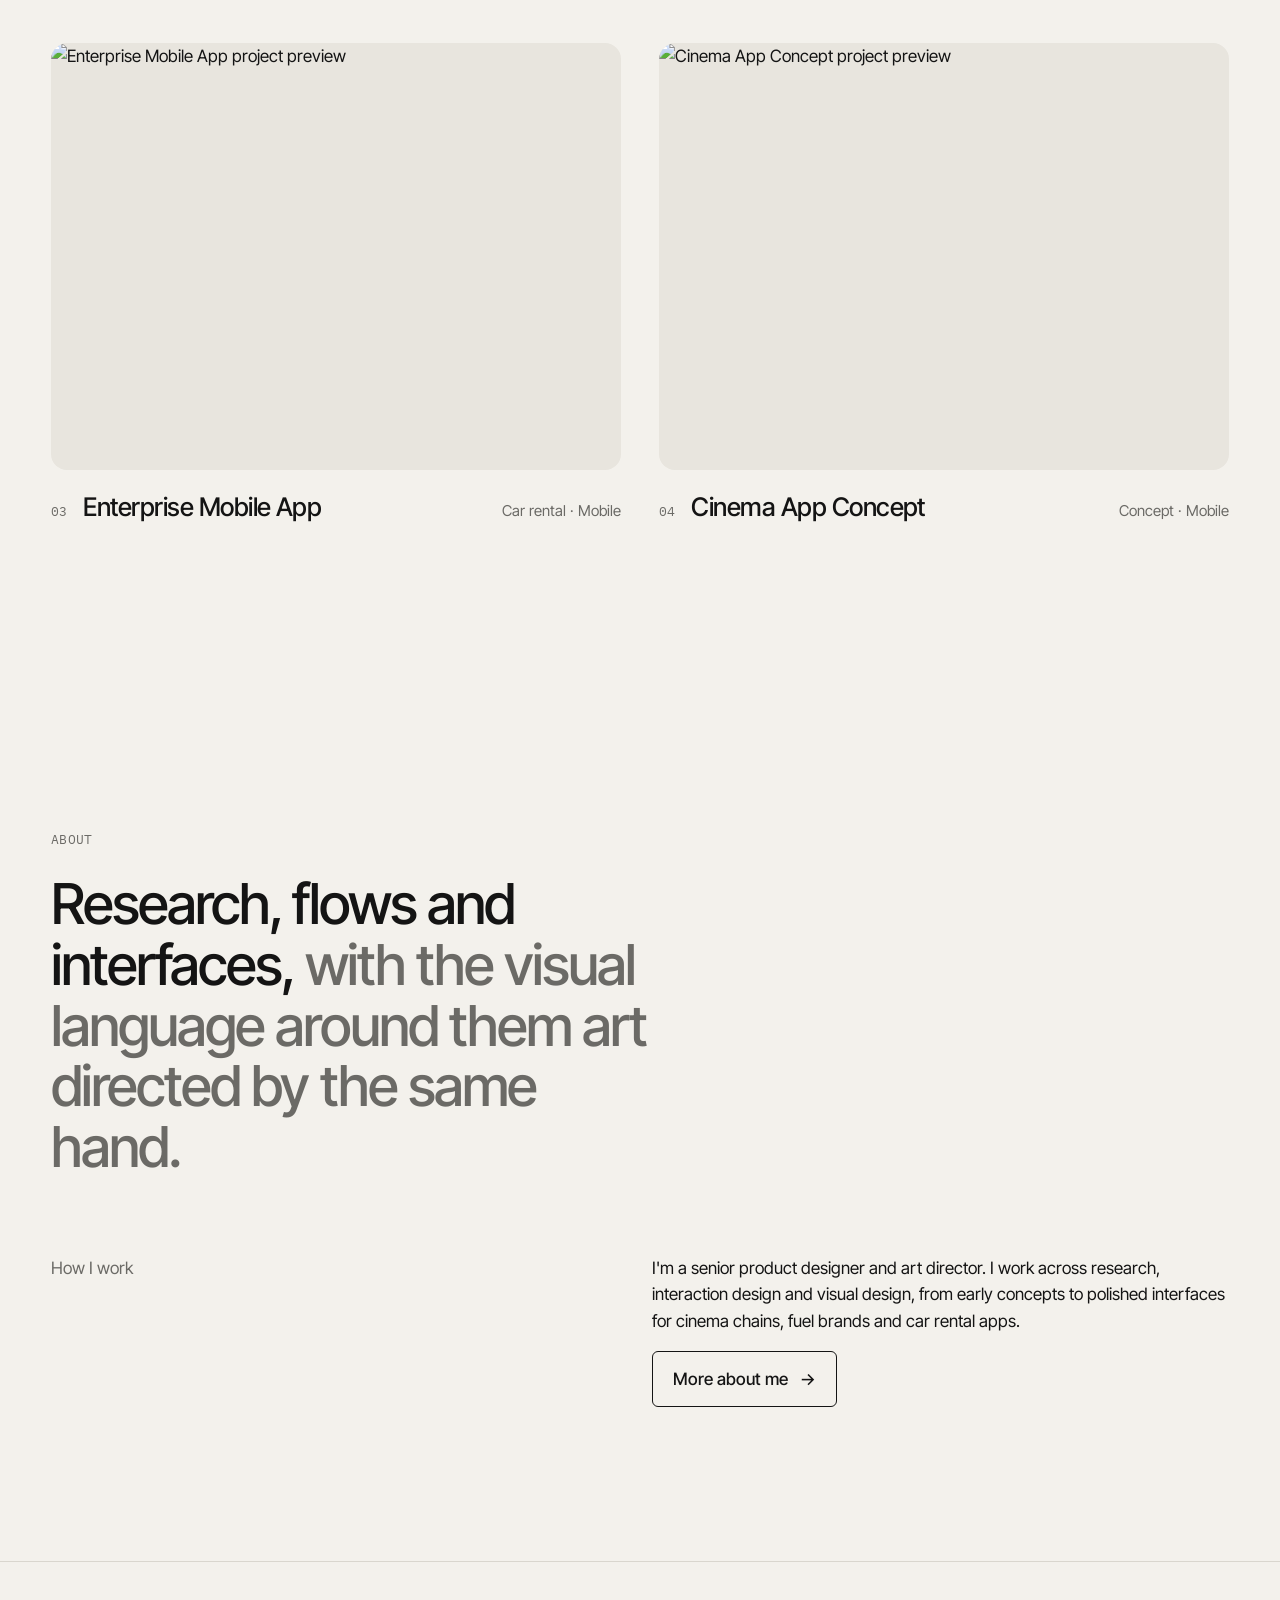
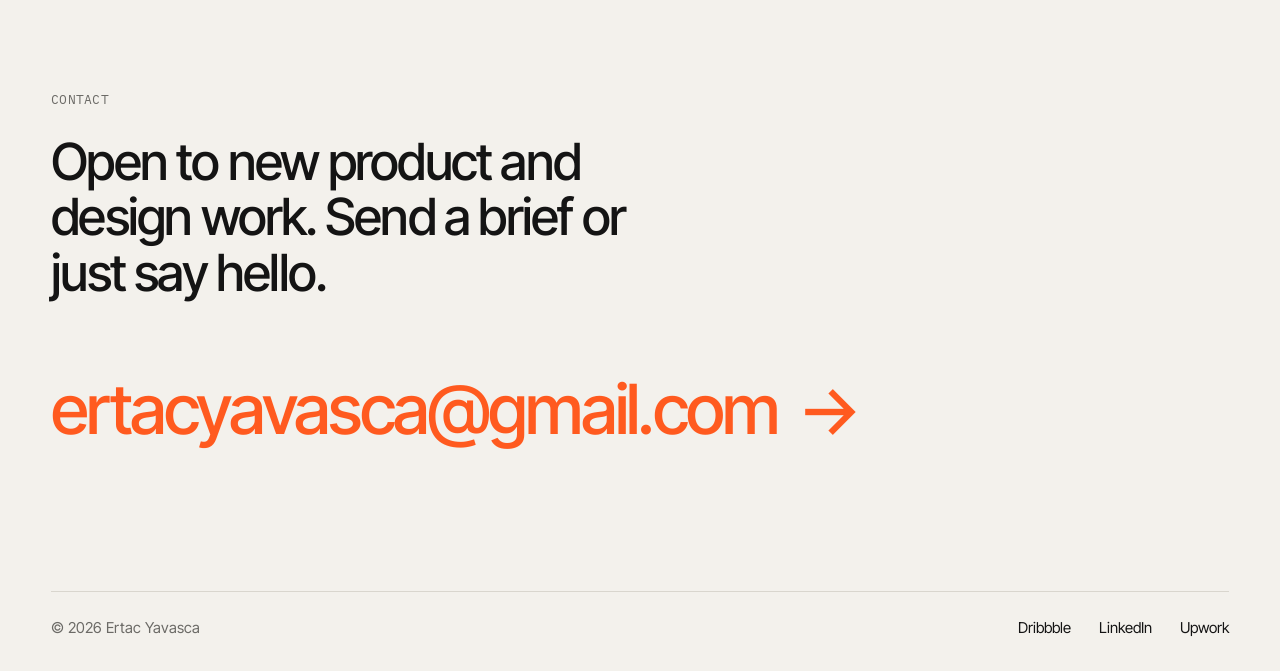
==== commit e7557dfb: "Replace the layout grid page transition with View Transitions Pages now use cross-document View Tran" ====
--- a/index.html
+++ b/index.html
@@ -14,6 +14,8 @@
   <link rel="preconnect" href="https://fonts.gstatic.com" crossorigin>
   <link rel="stylesheet" href="https://fonts.googleapis.com/css2?family=IBM+Plex+Mono:wght@400&family=Inter+Tight:wght@400;500;600&display=swap">
   <link rel="stylesheet" href="assets/style.css">
+  <link rel="expect" href="#contact" blocking="render">
+  <script src="assets/transition.js"></script>
   <script defer src="assets/main.js"></script>
 </head>
 <body data-page="Home">
--- a/assets/style.css
+++ b/assets/style.css
@@ -5,8 +5,6 @@
   --line: #d9d6ce;
   --accent: #ff5a1f;
   --card: #e8e5de;
-  --guide: rgba(255, 90, 31, 0.07);
-  --guide-line: rgba(255, 90, 31, 0.45);
   --mono: "IBM Plex Mono", ui-monospace, "SFMono-Regular", Menlo, monospace;
   --gutter: clamp(16px, 4vw, 56px);
   --ease: cubic-bezier(0.76, 0, 0.24, 1);
@@ -20,7 +18,6 @@
     --muted: #9a9892;
     --line: #2a2926;
     --card: #1c1b19;
-    --guide: rgba(255, 90, 31, 0.09);
   }
 }
 
@@ -683,107 +680,52 @@
   transform: none;
 }
 
-/* Page transition: the layout grid is switched on, the page is swapped
-   underneath it, then the grid is switched off again. */
-
-.guides {
-  position: fixed;
-  inset: 0;
-  z-index: 100;
-  pointer-events: none;
-  visibility: hidden;
-}
-
-.guides-cols {
-  display: grid;
-  grid-template-columns: repeat(var(--cols, 12), 1fr);
-  gap: 24px;
+/* Page transitions: cross-document View Transitions. The old page sinks
+   and blurs away, the new one rises into focus, the header stays put and a
+   clicked project thumbnail grows into that project's cover. Browsers
+   without support simply navigate. */
+
+@view-transition {
+  navigation: auto;
+}
+
+.site-header {
+  view-transition-name: site-header;
+}
+
+::view-transition-old(root) {
+  animation: page-out 0.4s var(--ease) both;
+}
+
+::view-transition-new(root) {
+  animation: page-in 0.7s 0.1s var(--ease-out) both;
+}
+
+::view-transition-group(project-cover) {
+  animation-duration: 0.75s;
+  animation-timing-function: var(--ease);
+}
+
+::view-transition-old(project-cover),
+::view-transition-new(project-cover) {
   height: 100%;
-  max-width: 1600px;
-  margin-inline: auto;
-  padding-inline: var(--gutter);
-}
-
-.guides-cols span {
-  background: var(--guide);
-  border-inline: 1px solid var(--guide-line);
-  transform: scaleY(0);
-  transform-origin: top;
-}
-
-.guides-label {
-  position: absolute;
-  top: 0;
-  left: var(--gutter);
-  padding: 4px 8px;
-  border-radius: 0 0 3px 3px;
-  background: var(--accent);
-  color: #fff;
-  font-family: var(--mono);
-  font-size: 12px;
-  opacity: 0;
-}
-
-.guides-bar {
-  position: absolute;
-  inset: 0 0 auto;
-  height: 2px;
-  background: var(--accent);
-  transform: scaleX(0);
-  transform-origin: left;
-}
-
-.guides.is-on,
-.guides.is-off {
-  visibility: visible;
-}
-
-.guides.is-on .guides-cols span {
-  transform: none;
-  transition: transform 0.5s var(--ease);
-  transition-delay: calc(var(--i) * 25ms);
-}
-
-.guides.is-on .guides-label {
-  opacity: 1;
-  transition: opacity 0.2s 0.2s;
-}
-
-.guides.is-on .guides-bar {
-  transform: none;
-  transition: transform 0.75s var(--ease);
-}
-
-.guides.is-off .guides-cols span {
-  transform: scaleY(0);
-  transform-origin: bottom;
-  transition: transform 0.55s var(--ease);
-  transition-delay: calc(var(--i) * 25ms);
-}
-
-.guides.is-off .guides-bar {
-  transform: scaleX(1);
-  transform-origin: right;
-  animation: bar-out 0.5s var(--ease) forwards;
-}
-
-@keyframes bar-out {
-  to { transform: scaleX(0); }
-}
-
-/* Page content fades under the grid while it is switched on. */
-@media (scripting: enabled) {
-  main,
-  .site-footer {
-    transition: opacity 0.35s var(--ease-out), translate 0.5s var(--ease-out);
-  }
-
-  html:not(.is-ready) main,
-  html:not(.is-ready) .site-footer,
-  html.is-leaving main,
-  html.is-leaving .site-footer {
+  object-fit: cover;
+  animation-duration: 0.75s;
+}
+
+@keyframes page-out {
+  to {
     opacity: 0;
-    translate: 0 12px;
+    transform: scale(0.97);
+    filter: blur(8px);
+  }
+}
+
+@keyframes page-in {
+  from {
+    opacity: 0;
+    transform: translateY(32px);
+    filter: blur(10px);
   }
 }
 
@@ -810,10 +752,6 @@
     grid-template-columns: repeat(2, 1fr);
   }
 
-  .guides-cols {
-    --cols: 4;
-    gap: 16px;
-  }
 }
 
 @media (max-width: 520px) {
@@ -832,6 +770,12 @@
 }
 
 @media (prefers-reduced-motion: reduce) {
+  ::view-transition-group(*),
+  ::view-transition-old(*),
+  ::view-transition-new(*) {
+    animation: none !important;
+  }
+
   *,
   *::before,
   *::after {
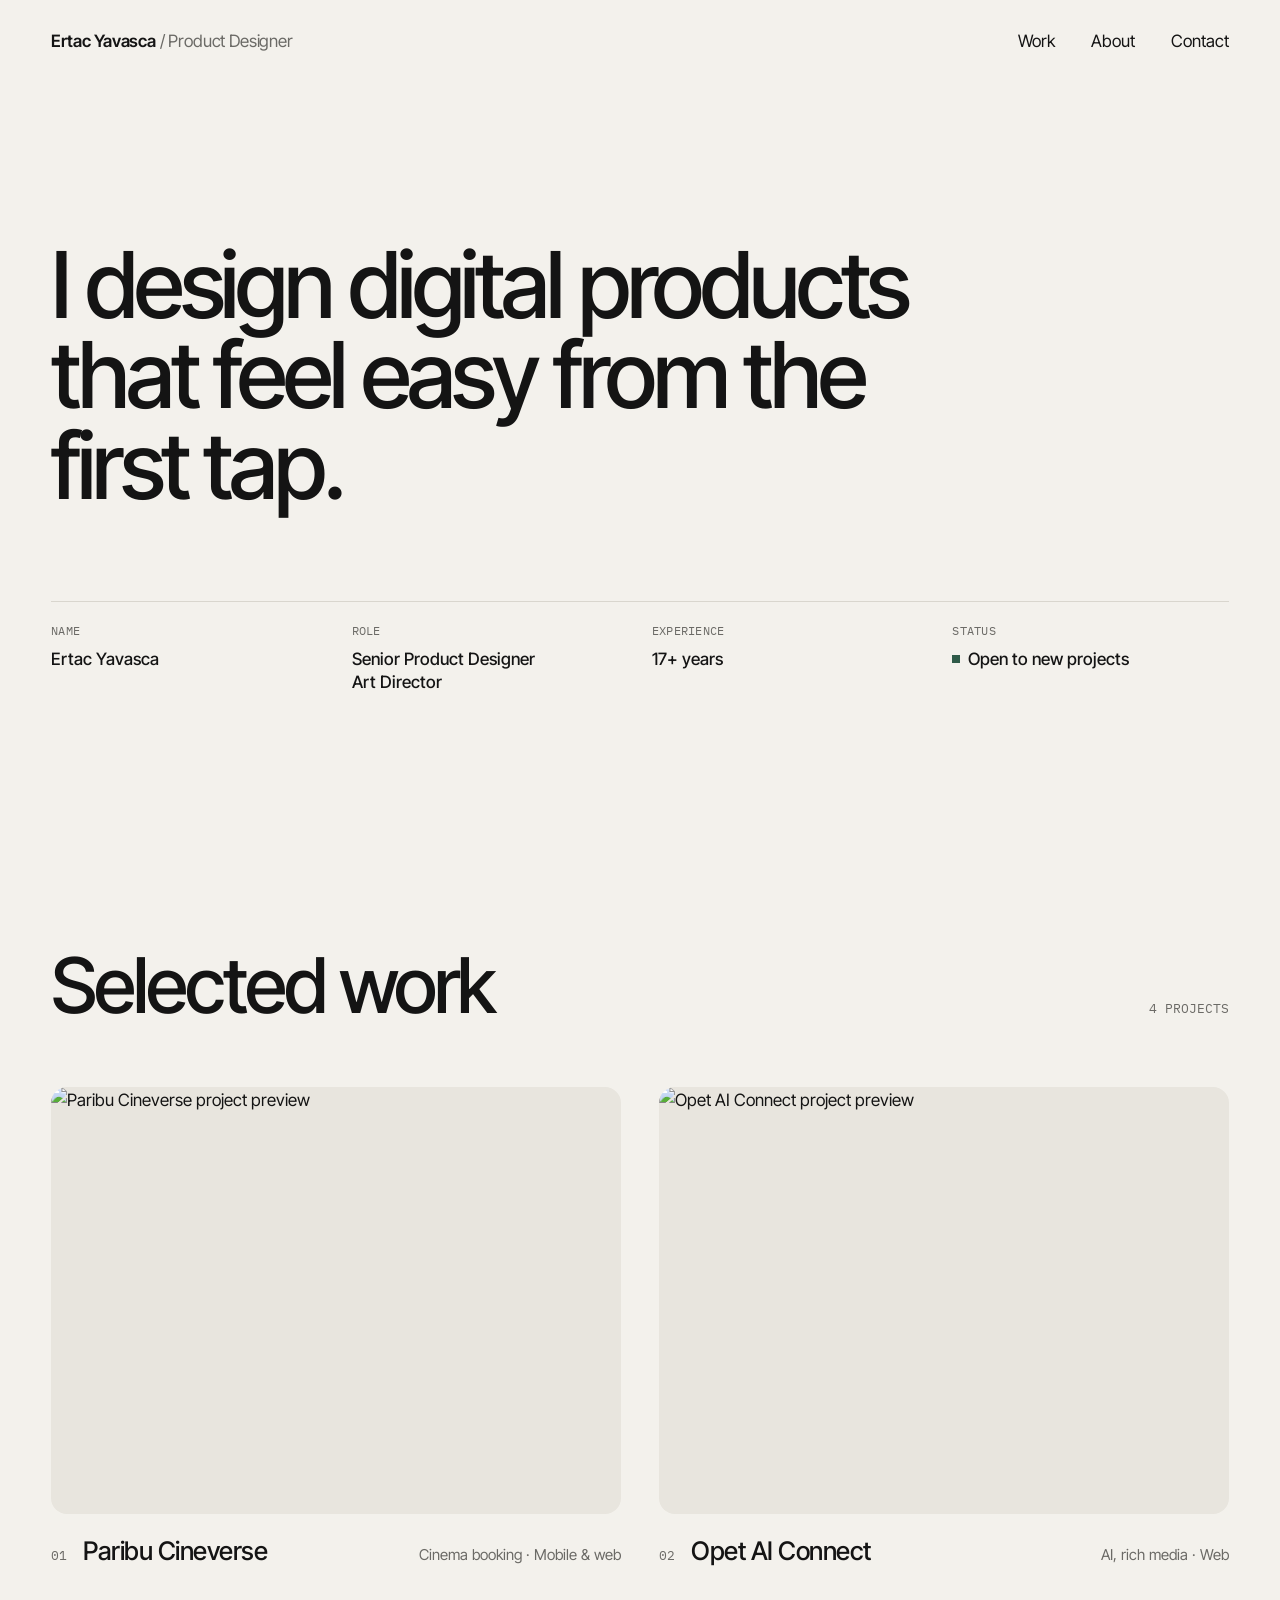
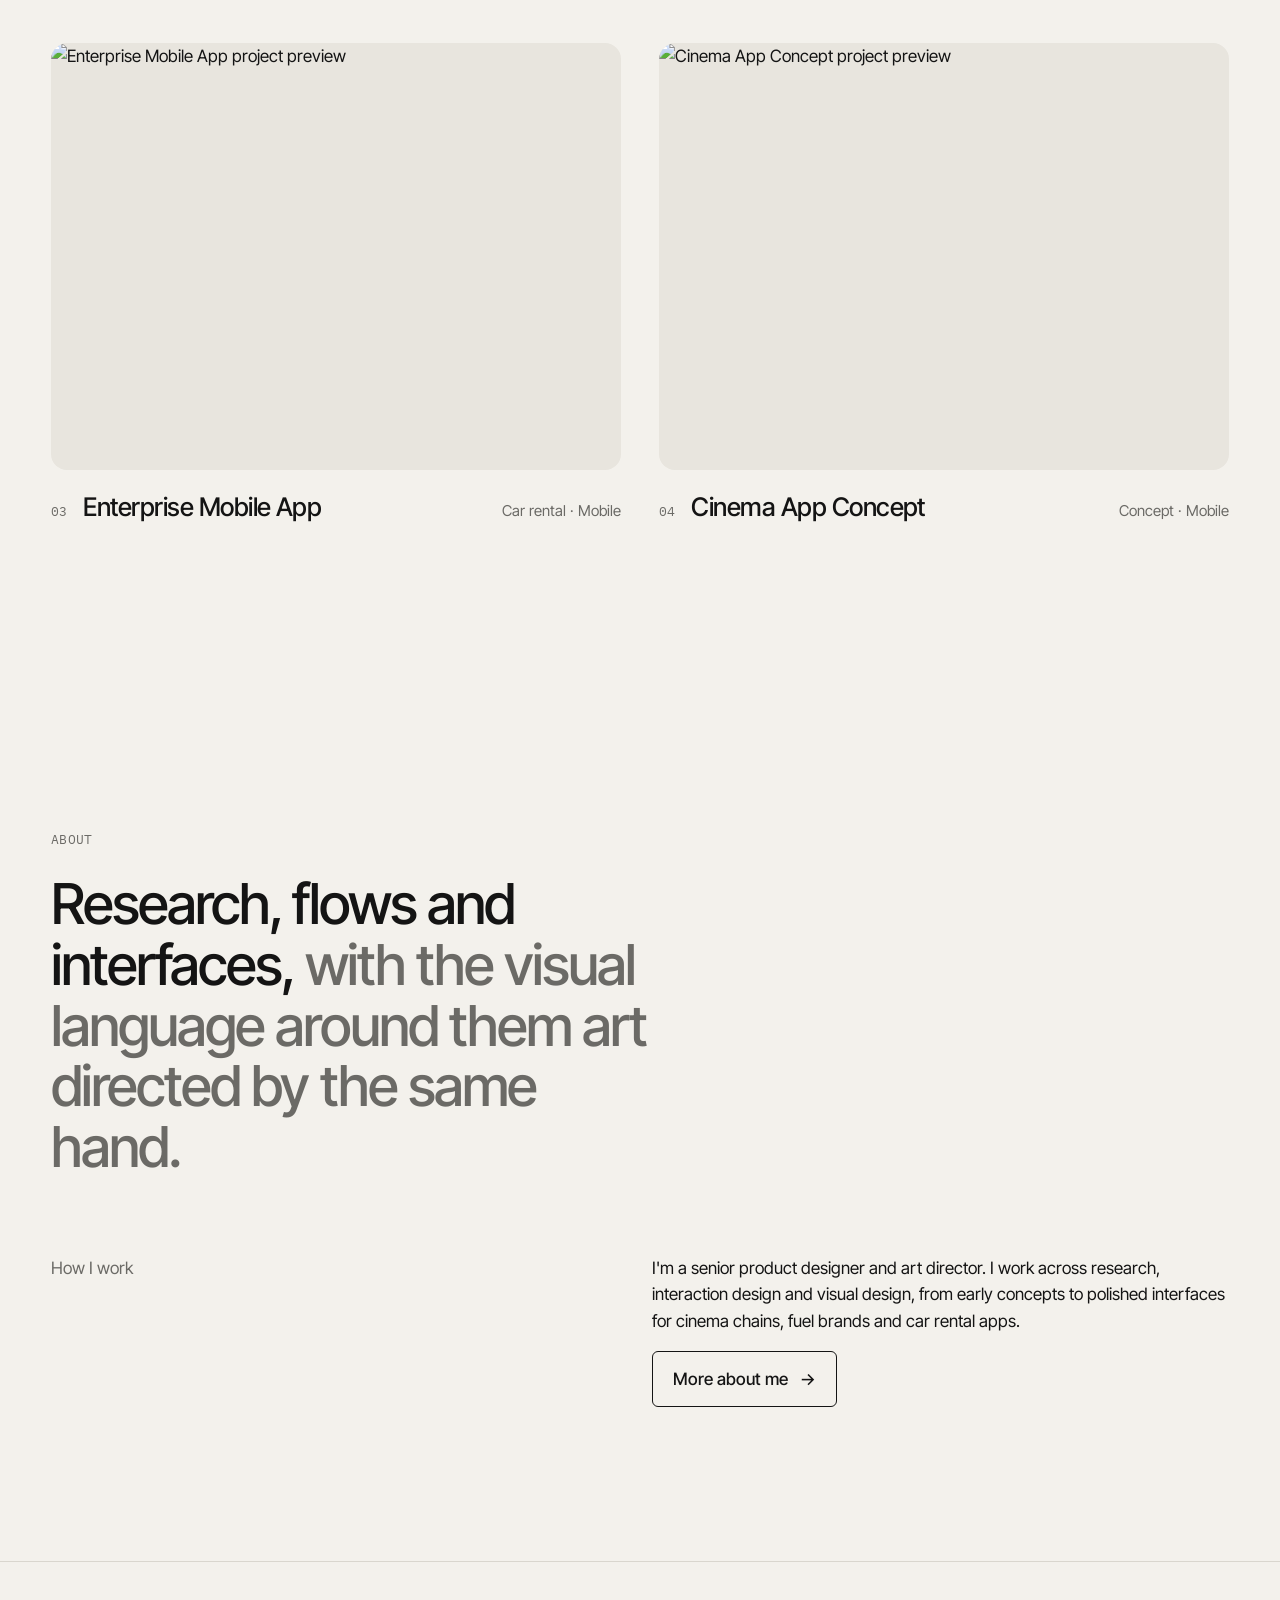
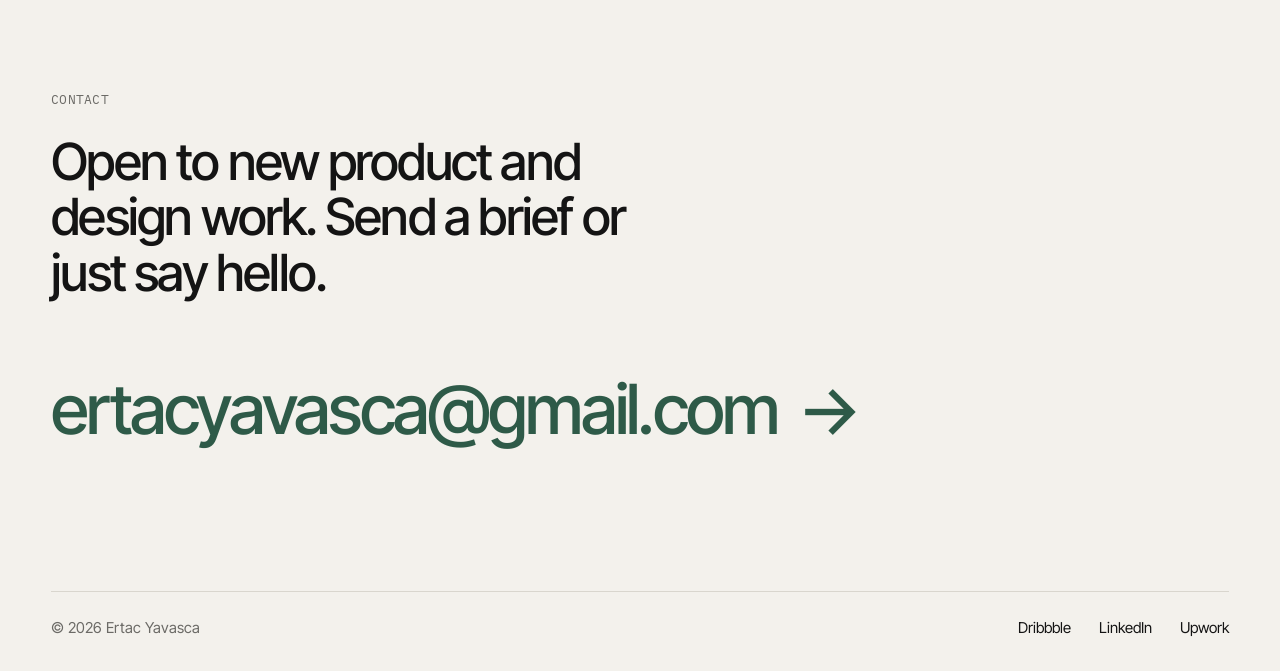
==== commit 4a8a7ae6: "Swap the orange accent for a deep forest green The accent moves from #ff5a1f to #2e5a48, with a ligh" ====
--- a/index.html
+++ b/index.html
@@ -9,7 +9,7 @@
   <meta property="og:description" content="Senior UI/UX and Product Designer and Art Director with 17+ years of creating intuitive digital experiences.">
   <meta name="theme-color" content="#f3f1ec" media="(prefers-color-scheme: light)">
   <meta name="theme-color" content="#111110" media="(prefers-color-scheme: dark)">
-  <link rel="icon" href="data:image/svg+xml,%3Csvg xmlns='http://www.w3.org/2000/svg' viewBox='0 0 32 32'%3E%3Ccircle cx='16' cy='16' r='12' fill='%23ff5a1f'/%3E%3C/svg%3E">
+  <link rel="icon" href="data:image/svg+xml,%3Csvg xmlns='http://www.w3.org/2000/svg' viewBox='0 0 32 32'%3E%3Ccircle cx='16' cy='16' r='12' fill='%232e5a48'/%3E%3C/svg%3E">
   <link rel="preconnect" href="https://fonts.googleapis.com">
   <link rel="preconnect" href="https://fonts.gstatic.com" crossorigin>
   <link rel="stylesheet" href="https://fonts.googleapis.com/css2?family=IBM+Plex+Mono:wght@400&family=Inter+Tight:wght@400;500;600&display=swap">
--- a/assets/style.css
+++ b/assets/style.css
@@ -3,7 +3,7 @@
   --ink: #141414;
   --muted: #6b6a66;
   --line: #d9d6ce;
-  --accent: #ff5a1f;
+  --accent: #2e5a48;
   --card: #e8e5de;
   --mono: "IBM Plex Mono", ui-monospace, "SFMono-Regular", Menlo, monospace;
   --gutter: clamp(16px, 4vw, 56px);
@@ -18,6 +18,7 @@
     --muted: #9a9892;
     --line: #2a2926;
     --card: #1c1b19;
+    --accent: #8dbba4;
   }
 }
 
@@ -55,7 +56,7 @@
 
 ::selection {
   background: var(--accent);
-  color: #fff;
+  color: var(--bg);
 }
 
 .wrap {
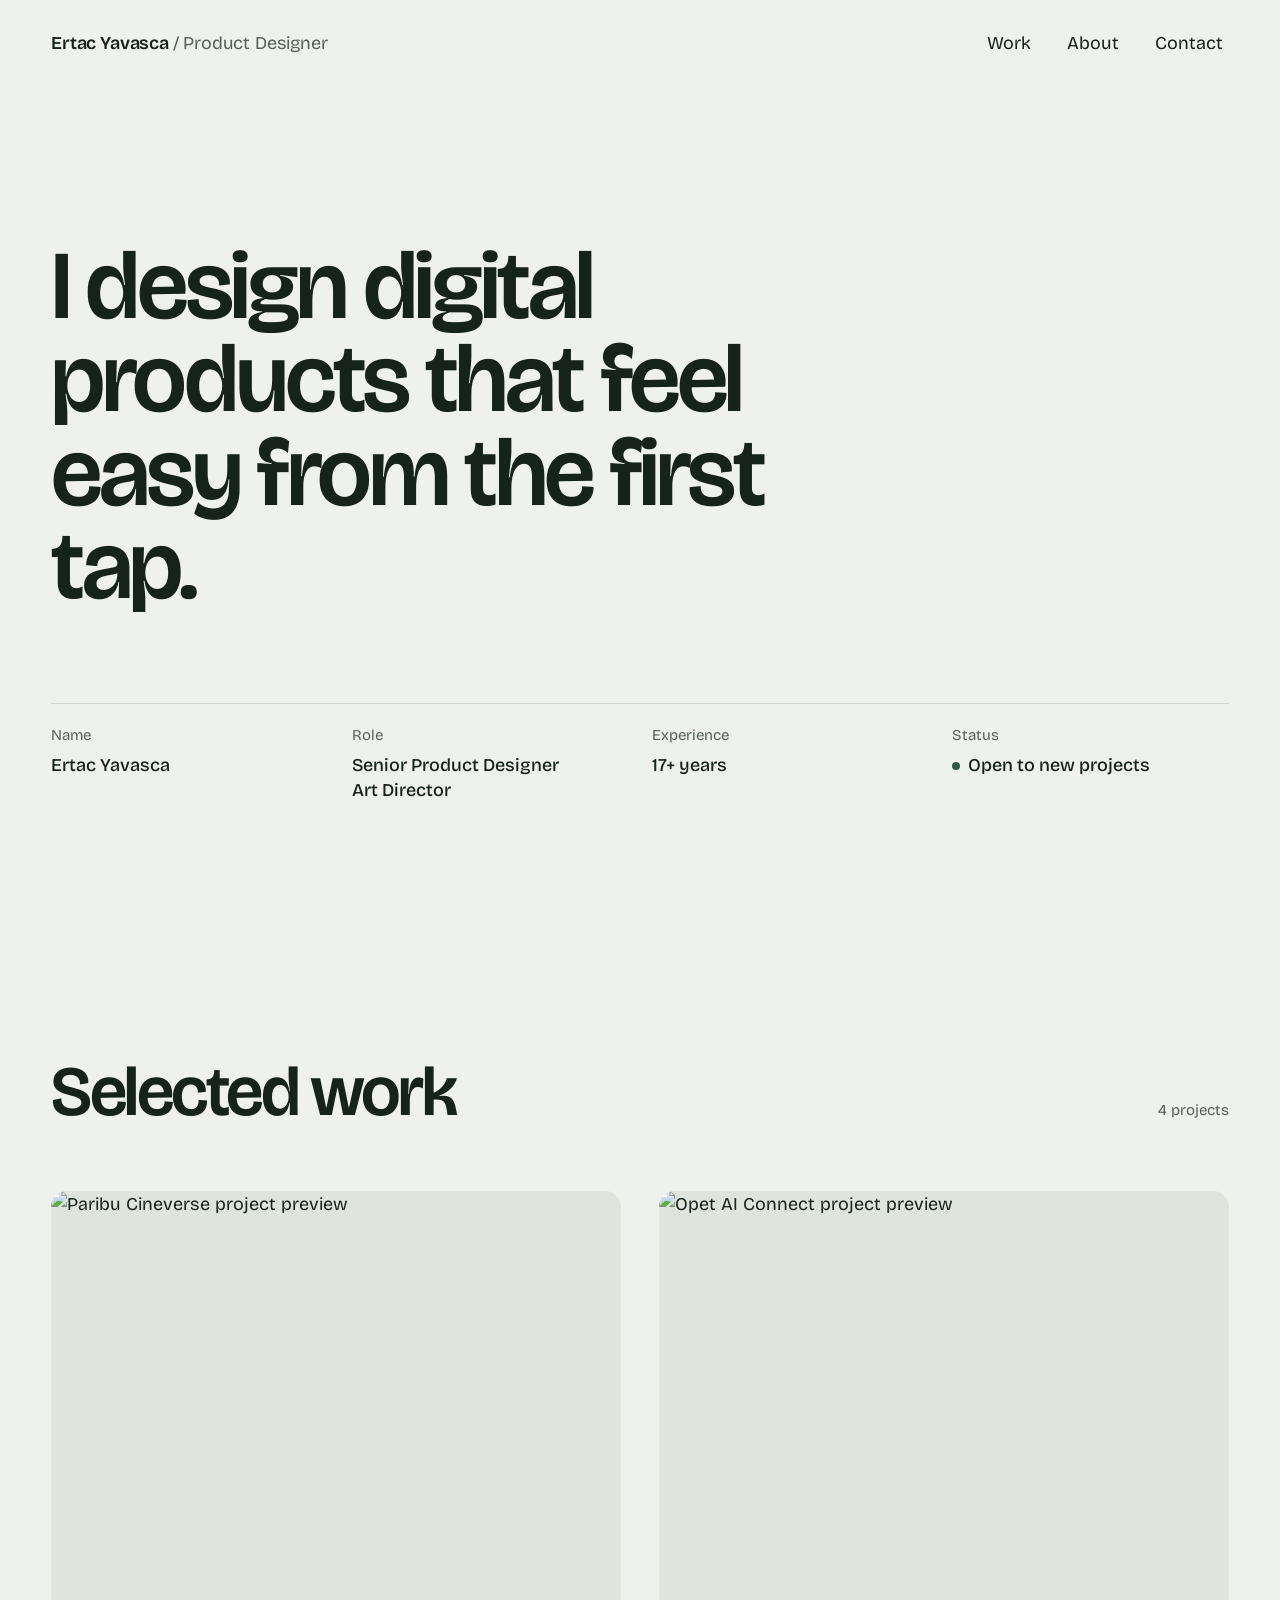
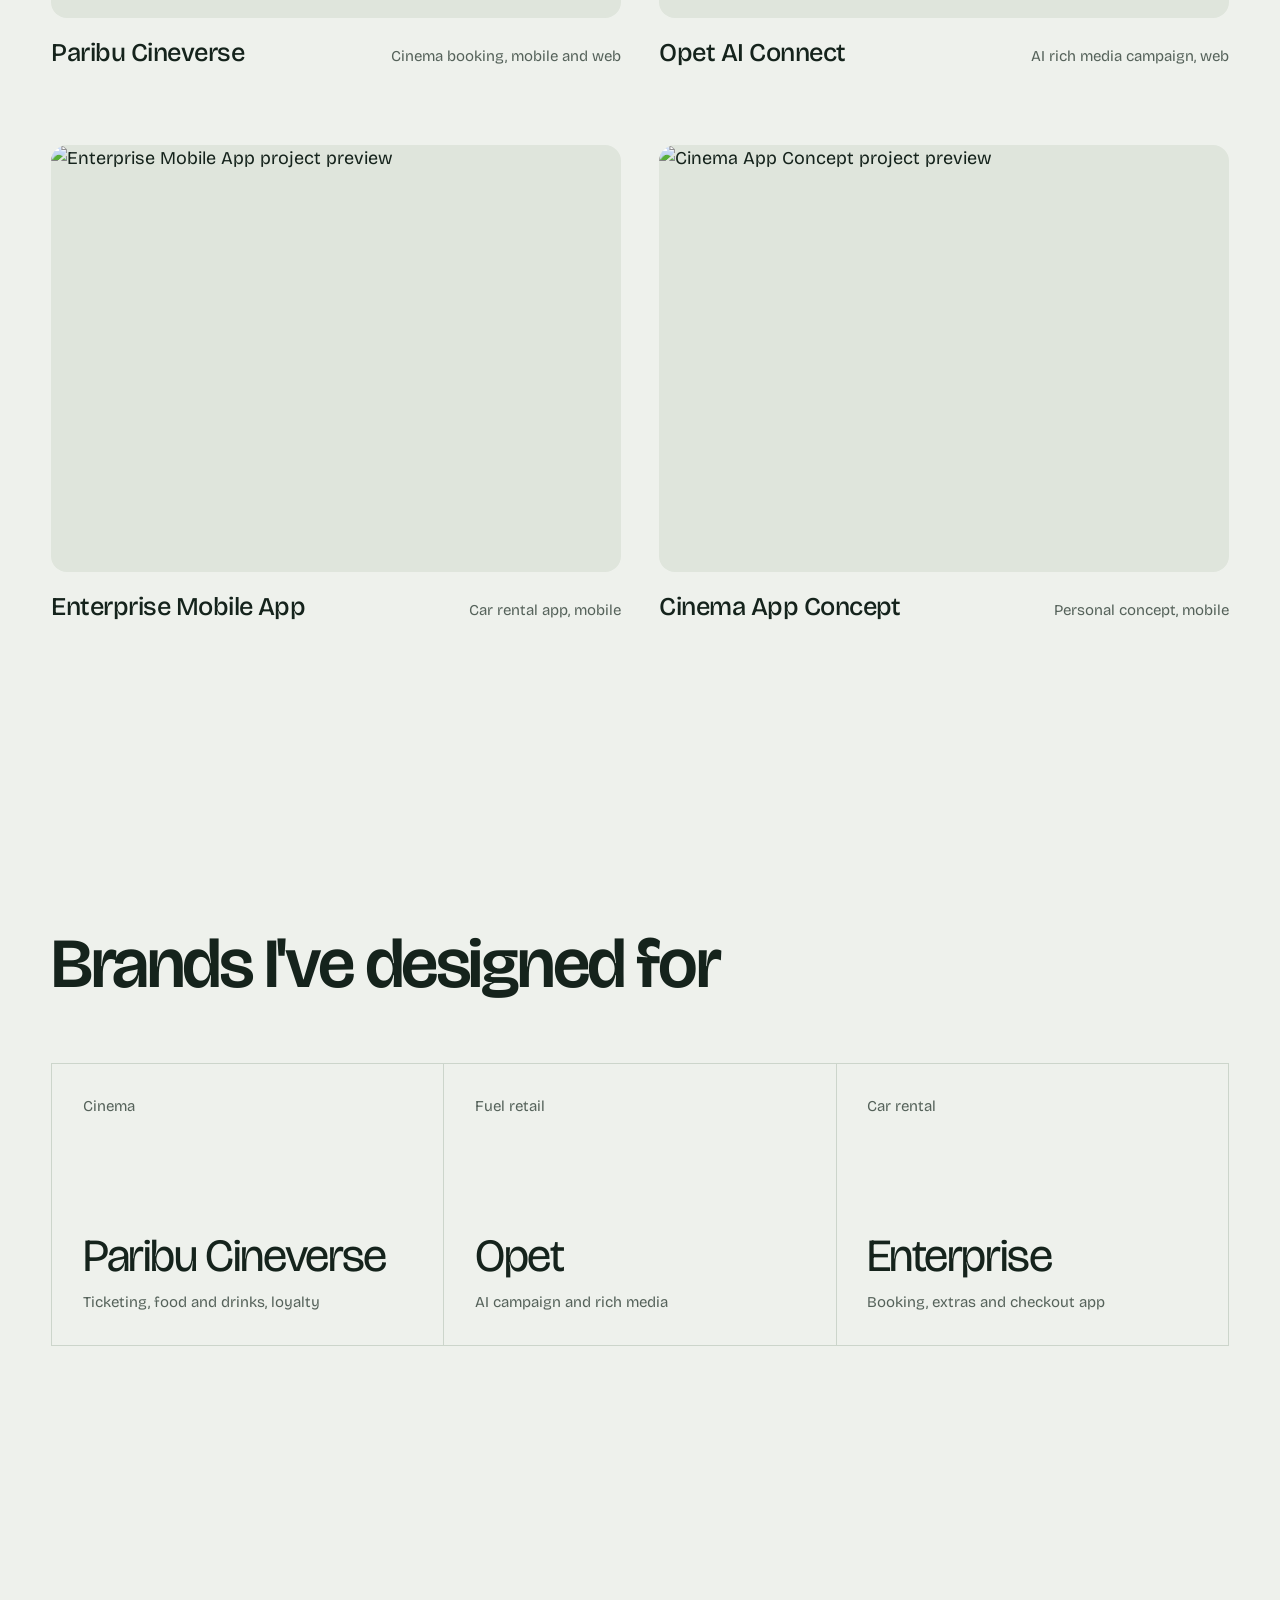
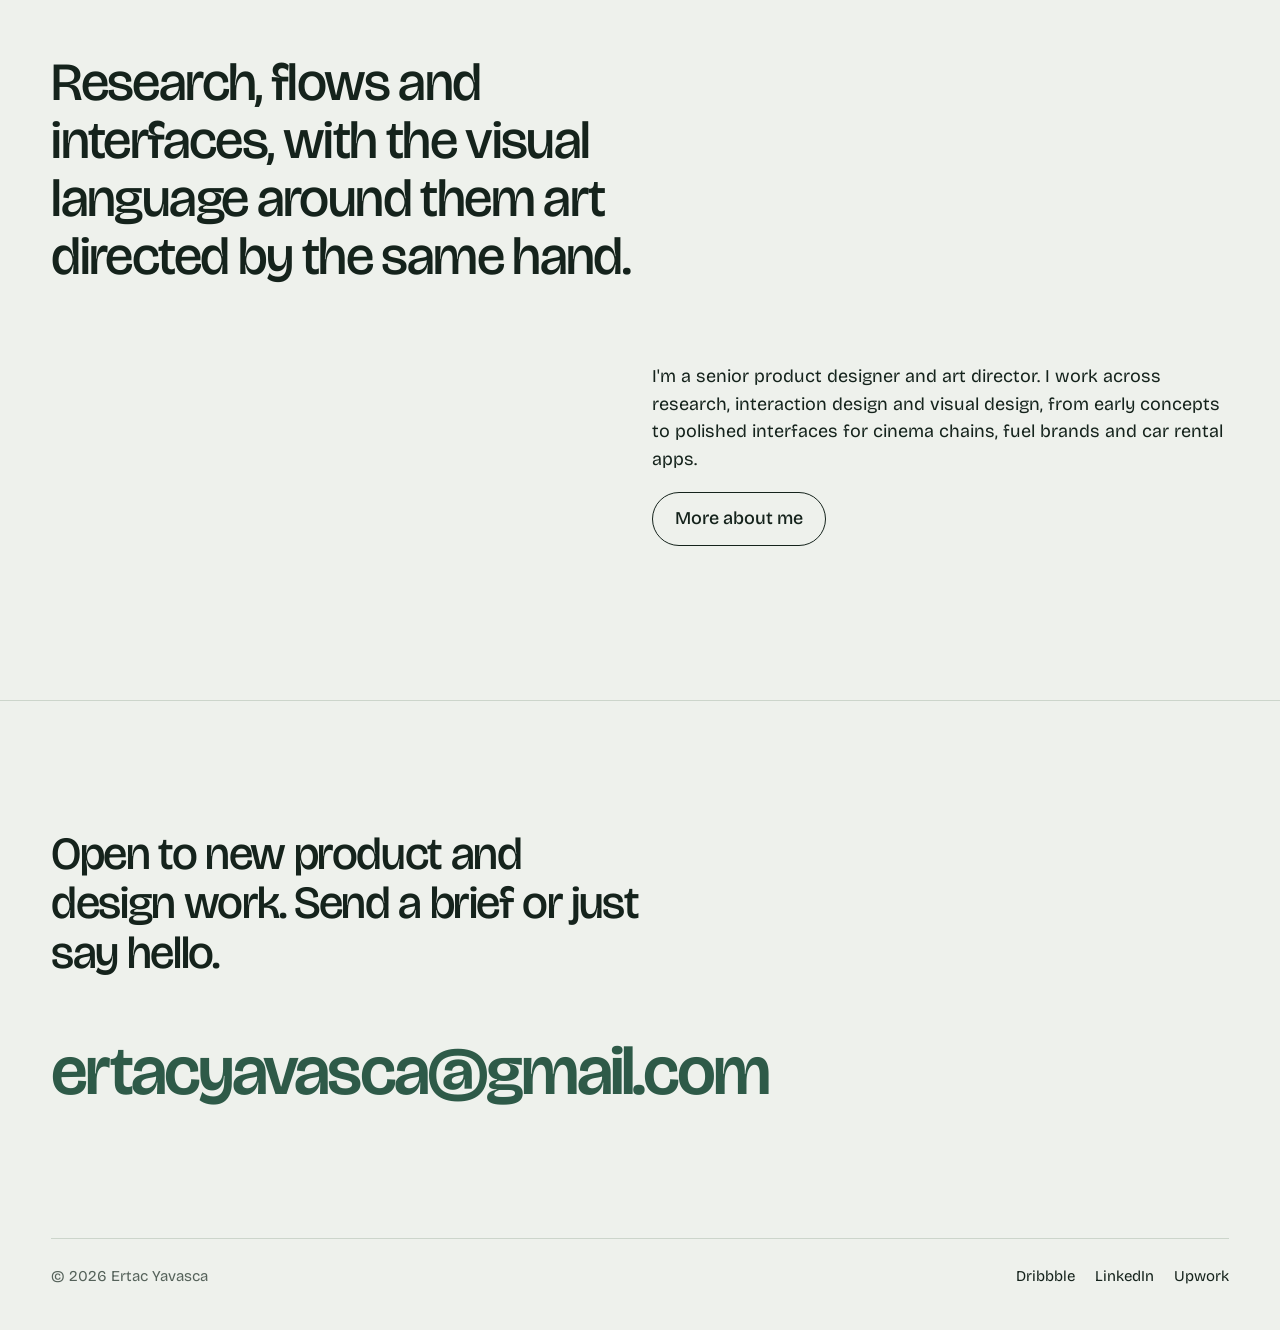
==== commit 9c5afdbf: "Refresh the visual system, add a brands section and sheet transitions Design review against the fron" ====
--- a/index.html
+++ b/index.html
@@ -7,30 +7,31 @@
   <meta name="description" content="Senior UI/UX and Product Designer and Art Director with 17+ years of creating intuitive digital experiences.">
   <meta property="og:title" content="Ertac Yavasca, Product Designer">
   <meta property="og:description" content="Senior UI/UX and Product Designer and Art Director with 17+ years of creating intuitive digital experiences.">
-  <meta name="theme-color" content="#f3f1ec" media="(prefers-color-scheme: light)">
-  <meta name="theme-color" content="#111110" media="(prefers-color-scheme: dark)">
+  <meta name="theme-color" content="#eef1ec" media="(prefers-color-scheme: light)">
+  <meta name="theme-color" content="#0e1712" media="(prefers-color-scheme: dark)">
   <link rel="icon" href="data:image/svg+xml,%3Csvg xmlns='http://www.w3.org/2000/svg' viewBox='0 0 32 32'%3E%3Ccircle cx='16' cy='16' r='12' fill='%232e5a48'/%3E%3C/svg%3E">
   <link rel="preconnect" href="https://fonts.googleapis.com">
   <link rel="preconnect" href="https://fonts.gstatic.com" crossorigin>
-  <link rel="stylesheet" href="https://fonts.googleapis.com/css2?family=IBM+Plex+Mono:wght@400&family=Inter+Tight:wght@400;500;600&display=swap">
+  <link rel="stylesheet" href="https://fonts.googleapis.com/css2?family=Bricolage+Grotesque:opsz,wght@12..96,300..700&display=swap">
   <link rel="stylesheet" href="assets/style.css">
   <link rel="expect" href="#contact" blocking="render">
   <script src="assets/transition.js"></script>
   <script defer src="assets/main.js"></script>
 </head>
 <body data-page="Home">
+  <a class="skip-link" href="#main">Skip to content</a>
   <header class="site-header">
     <div class="wrap">
       <a class="logo" href="index.html" data-label="Home">Ertac Yavasca <span>/ Product Designer</span></a>
       <nav class="nav" aria-label="Main">
-        <a href="index.html#work">Work</a>
-        <a href="about.html">About</a>
-        <a href="#contact">Contact</a>
+        <a href="index.html#work"><span>Work</span></a>
+        <a href="about.html"><span>About</span></a>
+        <a href="#contact"><span>Contact</span></a>
       </nav>
     </div>
   </header>
 
-  <main>
+  <main id="main">
     <section class="hero wrap">
       <h1 class="hero-title">I design digital products that feel easy from the first tap.</h1>
       <dl class="spec">
@@ -43,65 +44,85 @@
 
     <section class="section wrap" id="work">
       <div class="section-head">
-        <h2 class="section-title reveal">Selected work</h2>
+        <h2 class="section-title">Selected work</h2>
         <span class="count">4 projects</span>
       </div>
       <div class="work-grid">
-        <a class="work-card reveal" href="work/paribu-cineverse.html" data-label="Paribu Cineverse">
+        <a class="work-card" href="work/paribu-cineverse.html" data-label="Paribu Cineverse">
           <div class="thumb">
             <div class="media"><img src="https://cdn.dribbble.com/userupload/46228557/file/c530c7451fdaf831512f72bf917476f7.jpg?format=webp&resize=1600x1200&vertical=center" alt="Paribu Cineverse project preview" width="1600" height="1200" loading="lazy"></div>
-            <span class="pill" aria-hidden="true">View project <span>→</span></span>
+            <span class="pill" aria-hidden="true">View project</span>
           </div>
           <div class="work-meta">
-            <span class="index">01</span>
             <h3>Paribu Cineverse</h3>
-            <p>Cinema booking · Mobile &amp; web</p>
+            <p>Cinema booking, mobile and web</p>
           </div>
         </a>
-        <a class="work-card reveal" href="work/opet-ai-connect.html" data-label="Opet AI Connect">
+        <a class="work-card" href="work/opet-ai-connect.html" data-label="Opet AI Connect">
           <div class="thumb">
             <div class="media"><img src="https://cdn.dribbble.com/userupload/46262378/file/f78a3744526e1adac48ee7804104a9ff.jpg?format=webp&resize=1600x1200&vertical=center" alt="Opet AI Connect project preview" width="1600" height="1200" loading="lazy"></div>
-            <span class="pill" aria-hidden="true">View project <span>→</span></span>
+            <span class="pill" aria-hidden="true">View project</span>
           </div>
           <div class="work-meta">
-            <span class="index">02</span>
             <h3>Opet AI Connect</h3>
-            <p>AI, rich media · Web</p>
+            <p>AI rich media campaign, web</p>
           </div>
         </a>
-        <a class="work-card reveal" href="work/enterprise-mobile-app.html" data-label="Enterprise Mobile App">
+        <a class="work-card" href="work/enterprise-mobile-app.html" data-label="Enterprise Mobile App">
           <div class="thumb">
             <div class="media"><img src="https://cdn.dribbble.com/userupload/49062266/file/aff133f461d313559cdbea2906c7f516.png?format=webp&resize=1600x1200&vertical=center" alt="Enterprise Mobile App project preview" width="1600" height="1200" loading="lazy"></div>
-            <span class="pill" aria-hidden="true">View project <span>→</span></span>
+            <span class="pill" aria-hidden="true">View project</span>
           </div>
           <div class="work-meta">
-            <span class="index">03</span>
             <h3>Enterprise Mobile App</h3>
-            <p>Car rental · Mobile</p>
+            <p>Car rental app, mobile</p>
           </div>
         </a>
-        <a class="work-card reveal" href="work/cinema-app-concept.html" data-label="Cinema App Concept">
+        <a class="work-card" href="work/cinema-app-concept.html" data-label="Cinema App Concept">
           <div class="thumb">
             <div class="media"><img src="https://cdn.dribbble.com/userupload/49076557/file/be15c1e4a1f157dd99f899fd97ec6a89.jpg?format=webp&resize=1600x1200&vertical=center" alt="Cinema App Concept project preview" width="1600" height="1200" loading="lazy"></div>
-            <span class="pill" aria-hidden="true">View project <span>→</span></span>
+            <span class="pill" aria-hidden="true">View project</span>
           </div>
           <div class="work-meta">
-            <span class="index">04</span>
             <h3>Cinema App Concept</h3>
-            <p>Concept · Mobile</p>
+            <p>Personal concept, mobile</p>
           </div>
         </a>
       </div>
     </section>
 
+    <section class="section wrap" id="brands">
+      <div class="section-head">
+        <h2 class="section-title">Brands I've designed for</h2>
+      </div>
+      <ul class="brand-grid">
+        <li>
+          <a class="brand" href="work/paribu-cineverse.html" data-label="Paribu Cineverse">
+            <span class="brand-sector">Cinema</span>
+            <span><span class="brand-name">Paribu Cineverse</span><span class="brand-work">Ticketing, food and drinks, loyalty</span></span>
+          </a>
+        </li>
+        <li>
+          <a class="brand" href="work/opet-ai-connect.html" data-label="Opet AI Connect">
+            <span class="brand-sector">Fuel retail</span>
+            <span><span class="brand-name">Opet</span><span class="brand-work">AI campaign and rich media</span></span>
+          </a>
+        </li>
+        <li>
+          <a class="brand" href="work/enterprise-mobile-app.html" data-label="Enterprise Mobile App">
+            <span class="brand-sector">Car rental</span>
+            <span><span class="brand-name">Enterprise</span><span class="brand-work">Booking, extras and checkout app</span></span>
+          </a>
+        </li>
+      </ul>
+    </section>
+
     <section class="section wrap">
-      <p class="eyebrow reveal">About</p>
-      <p class="statement reveal">Research, flows and interfaces, <em>with the visual language around them art directed by the same hand.</em></p>
+      <h2 class="statement">Research, flows and interfaces, with the visual language around them art directed by the same hand.</h2>
       <div class="split">
-        <div class="side reveal">How I work</div>
-        <div class="main reveal">
+        <div class="main">
           <p>I'm a senior product designer and art director. I work across research, interaction design and visual design, from early concepts to polished interfaces for cinema chains, fuel brands and car rental apps.</p>
-          <a class="btn" href="about.html" data-label="About">More about me <span aria-hidden="true">→</span></a>
+          <a class="btn" href="about.html" data-label="About">More about me</a>
         </div>
       </div>
     </section>
@@ -109,9 +130,8 @@
 
   <footer class="site-footer" id="contact">
     <div class="wrap">
-      <p class="eyebrow reveal">Contact</p>
-      <h2 class="footer-title reveal">Open to new product and design work. Send a brief or just say hello.</h2>
-      <a class="mail reveal" href="mailto:ertacyavasca@gmail.com">ertacyavasca@gmail.com <span aria-hidden="true">→</span></a>
+      <h2 class="footer-title">Open to new product and design work. Send a brief or just say hello.</h2>
+      <a class="mail" href="mailto:ertacyavasca@gmail.com">ertacyavasca@gmail.com</a>
       <div class="footer-bottom">
         <span class="muted">&copy; <span data-year>2026</span> Ertac Yavasca</span>
         <div class="socials">
--- a/assets/style.css
+++ b/assets/style.css
@@ -1,24 +1,31 @@
+/* Evergreen palette: one family of greens from paper to ink, so the accent
+   reads as part of the page rather than a sticker on it. */
 :root {
-  --bg: #f3f1ec;
-  --ink: #141414;
-  --muted: #6b6a66;
-  --line: #d9d6ce;
+  --bg: #eef1ec;
+  --ink: #15231c;
+  --muted: #55625a;
+  --line: #ccd5cb;
+  --card: #dfe5dc;
   --accent: #2e5a48;
-  --card: #e8e5de;
-  --mono: "IBM Plex Mono", ui-monospace, "SFMono-Regular", Menlo, monospace;
+  --on-accent: #eef1ec;
+  --stage: #0b130f;
+  --font: "Bricolage Grotesque", system-ui, -apple-system, "Segoe UI", sans-serif;
   --gutter: clamp(16px, 4vw, 56px);
+  --radius: 16px;
   --ease: cubic-bezier(0.76, 0, 0.24, 1);
   --ease-out: cubic-bezier(0.22, 1, 0.36, 1);
 }
 
 @media (prefers-color-scheme: dark) {
   :root {
-    --bg: #111110;
-    --ink: #f0eee9;
-    --muted: #9a9892;
-    --line: #2a2926;
-    --card: #1c1b19;
+    --bg: #0e1712;
+    --ink: #e4ebe5;
+    --muted: #98a89e;
+    --line: #24342b;
+    --card: #16231b;
     --accent: #8dbba4;
+    --on-accent: #0e1712;
+    --stage: #030504;
   }
 }
 
@@ -36,8 +43,8 @@
   margin: 0;
   background: var(--bg);
   color: var(--ink);
-  font-family: "Inter Tight", system-ui, -apple-system, "Segoe UI", sans-serif;
-  font-size: 17px;
+  font-family: var(--font);
+  font-size: 18px;
   line-height: 1.55;
   -webkit-font-smoothing: antialiased;
   overflow-x: hidden;
@@ -54,9 +61,15 @@
   text-decoration: none;
 }
 
+:focus-visible {
+  outline: 2px solid var(--accent);
+  outline-offset: 3px;
+  border-radius: 2px;
+}
+
 ::selection {
   background: var(--accent);
-  color: var(--bg);
+  color: var(--on-accent);
 }
 
 .wrap {
@@ -65,13 +78,36 @@
   margin-inline: auto;
 }
 
+.skip-link {
+  position: absolute;
+  left: var(--gutter);
+  top: 12px;
+  z-index: 50;
+  padding: 10px 16px;
+  border-radius: 8px;
+  background: var(--ink);
+  color: var(--bg);
+  transform: translateY(-200%);
+}
+
+.skip-link:focus-visible {
+  transform: none;
+}
+
+/* Small supporting text: sentence case, set in the body face */
+.label {
+  font-size: 15px;
+  color: var(--muted);
+  margin: 0 0 20px;
+}
+
 /* Header */
 
 .site-header {
   position: absolute;
   inset: 0 0 auto 0;
   z-index: 20;
-  padding-block: 28px;
+  padding-block: 20px;
 }
 
 .site-header .wrap {
@@ -84,6 +120,7 @@
 .logo {
   font-weight: 600;
   letter-spacing: -0.01em;
+  padding-block: 10px;
 }
 
 .logo span {
@@ -93,15 +130,19 @@
 
 .nav {
   display: flex;
-  gap: clamp(16px, 3vw, 36px);
-}
-
-.nav a,
+  gap: clamp(8px, 2vw, 24px);
+}
+
+.nav a {
+  padding: 10px 6px;
+}
+
+.nav a span,
 .link-line {
   position: relative;
 }
 
-.nav a::after,
+.nav a span::after,
 .link-line::after {
   content: "";
   position: absolute;
@@ -115,34 +156,26 @@
   transition: transform 0.5s var(--ease-out);
 }
 
-.nav a:hover::after,
-.nav a[aria-current="page"]::after,
+.nav a:hover span::after,
+.nav a[aria-current="page"] span::after,
 .link-line:hover::after {
   transform: scaleX(1);
   transform-origin: left;
 }
 
-/* Hero */
+/* Hero: the one orchestrated entrance on the site */
 
 .hero {
   padding-block: clamp(150px, 20vw, 240px) clamp(64px, 8vw, 112px);
 }
 
-.eyebrow {
-  font-family: var(--mono);
-  font-size: 13px;
-  letter-spacing: 0.02em;
-  text-transform: uppercase;
-  color: var(--muted);
-  margin: 0 0 24px;
-}
-
 .hero-title {
-  font-size: clamp(40px, 7.2vw, 118px);
-  line-height: 0.98;
-  letter-spacing: -0.045em;
-  font-weight: 500;
-  max-width: 16ch;
+  font-size: clamp(44px, 7.6vw, 128px);
+  line-height: 0.96;
+  letter-spacing: -0.035em;
+  font-weight: 600;
+  font-variation-settings: "opsz" 96;
+  max-width: 15ch;
   margin: 0;
   clip-path: inset(0 0 100% 0);
   transform: translateY(24px);
@@ -171,12 +204,9 @@
 
 .spec dt,
 .facts dt {
-  font-family: var(--mono);
-  font-size: 12px;
-  letter-spacing: 0.02em;
-  text-transform: uppercase;
-  color: var(--muted);
-  margin-bottom: 8px;
+  font-size: 15px;
+  color: var(--muted);
+  margin-bottom: 6px;
 }
 
 .spec dd {
@@ -190,6 +220,7 @@
   width: 8px;
   height: 8px;
   margin-right: 8px;
+  border-radius: 50%;
   vertical-align: 0.1em;
   background: var(--accent);
 }
@@ -197,10 +228,11 @@
 /* Project and about heading (lines rise in once the page is ready) */
 
 .display {
-  font-size: clamp(56px, 13.5vw, 230px);
-  line-height: 0.88;
-  letter-spacing: -0.055em;
-  font-weight: 500;
+  font-size: clamp(56px, 12vw, 200px);
+  line-height: 0.9;
+  letter-spacing: -0.045em;
+  font-weight: 600;
+  font-variation-settings: "opsz" 96;
   margin: 0;
 }
 
@@ -232,6 +264,7 @@
 
 .section-head {
   display: flex;
+  flex-wrap: wrap;
   justify-content: space-between;
   align-items: baseline;
   gap: 24px;
@@ -239,22 +272,17 @@
 }
 
 .section-title {
-  font-size: clamp(36px, 6vw, 88px);
-  line-height: 0.95;
-  letter-spacing: -0.04em;
-  font-weight: 500;
+  font-size: clamp(36px, 5.5vw, 80px);
+  line-height: 0.98;
+  letter-spacing: -0.035em;
+  font-weight: 600;
+  font-variation-settings: "opsz" 96;
   margin: 0;
 }
 
 .count {
-  font-family: var(--mono);
-  font-size: 13px;
-  text-transform: uppercase;
-  color: var(--muted);
-}
-
-.section-head {
-  flex-wrap: wrap;
+  font-size: 15px;
+  color: var(--muted);
 }
 
 /* Work grid: on hover the card lifts, the image eases in,
@@ -269,7 +297,7 @@
 .work-card .thumb {
   position: relative;
   aspect-ratio: 4 / 3;
-  border-radius: 16px;
+  border-radius: var(--radius);
   background: var(--card);
   transition: box-shadow 0.6s var(--ease-out);
 }
@@ -279,8 +307,8 @@
 .work-card .media {
   position: absolute;
   inset: 0;
-  -webkit-clip-path: inset(0 round 16px);
-  clip-path: inset(0 round 16px);
+  -webkit-clip-path: inset(0 round var(--radius));
+  clip-path: inset(0 round var(--radius));
 }
 
 .work-card .media img {
@@ -309,16 +337,13 @@
   position: absolute;
   left: 16px;
   bottom: 16px;
-  display: inline-flex;
-  align-items: center;
-  gap: 10px;
   padding: 10px 16px;
   border-radius: 999px;
-  background: rgba(20, 20, 20, 0.45);
+  background: rgba(11, 19, 15, 0.45);
   -webkit-backdrop-filter: blur(14px) saturate(1.4);
   backdrop-filter: blur(14px) saturate(1.4);
   color: #fff;
-  font-size: 14px;
+  font-size: 15px;
   font-weight: 500;
   opacity: 0;
   translate: 0 12px;
@@ -326,23 +351,13 @@
   pointer-events: none;
 }
 
-.work-card .pill span {
-  transition: translate 0.5s 0.1s var(--ease-out);
-  translate: -4px 0;
-}
-
-.work-meta .index {
-  transition: color 0.4s var(--ease-out);
-}
-
 @media (hover: hover) {
   .work-card:hover .thumb {
-    box-shadow: 0 24px 48px -28px rgba(20, 20, 20, 0.45);
+    box-shadow: 0 24px 48px -28px rgba(11, 19, 15, 0.5);
   }
 
   .work-card:hover .media img {
     transform: scale(1.05);
-    filter: saturate(1.1);
   }
 
   .work-card:hover .media::after,
@@ -354,14 +369,6 @@
     translate: 0 0;
   }
 
-  .work-card:hover .pill span {
-    translate: 0 0;
-  }
-
-  .work-card:hover .index {
-    color: var(--accent);
-  }
-
   .work-grid:hover .work-card:not(:hover) .media img {
     filter: saturate(0.6);
   }
@@ -382,21 +389,16 @@
 }
 
 .work-meta {
-  display: grid;
-  grid-template-columns: auto 1fr auto;
+  display: flex;
+  flex-wrap: wrap;
+  justify-content: space-between;
   align-items: baseline;
-  gap: 16px;
-  margin-top: 22px;
-}
-
-.work-meta .index {
-  font-family: var(--mono);
-  font-size: 13px;
-  color: var(--muted);
+  gap: 4px 16px;
+  margin-top: 20px;
 }
 
 .work-meta h3 {
-  font-size: clamp(20px, 2vw, 28px);
+  font-size: clamp(22px, 2vw, 28px);
   font-weight: 500;
   letter-spacing: -0.02em;
   line-height: 1.15;
@@ -406,24 +408,110 @@
 .work-meta p {
   margin: 0;
   color: var(--muted);
-  white-space: nowrap;
-  font-size: 15px;
+  font-size: 15px;
+}
+
+/* Brands: each name is set in type; hovering a linked brand pushes the
+   variable weight up and floods the cell with the accent. */
+
+.brand-grid {
+  list-style: none;
+  margin: 0;
+  padding: 0;
+  display: grid;
+  grid-template-columns: repeat(auto-fill, minmax(min(100%, 340px), 1fr));
+  border-top: 1px solid var(--line);
+  border-left: 1px solid var(--line);
+}
+
+.brand-grid > li {
+  border-right: 1px solid var(--line);
+  border-bottom: 1px solid var(--line);
+}
+
+.brand {
+  position: relative;
+  display: flex;
+  flex-direction: column;
+  justify-content: space-between;
+  gap: 48px;
+  min-height: clamp(200px, 22vw, 300px);
+  height: 100%;
+  padding: clamp(20px, 2.4vw, 32px);
+  isolation: isolate;
+  transition: color 0.45s var(--ease-out);
+}
+
+.brand::before {
+  content: "";
+  position: absolute;
+  inset: 0;
+  z-index: -1;
+  background: var(--accent);
+  clip-path: inset(100% 0 0 0);
+  transition: clip-path 0.6s var(--ease);
+}
+
+.brand-sector {
+  font-size: 15px;
+  color: var(--muted);
+  transition: color 0.45s var(--ease-out);
+}
+
+.brand-name {
+  font-size: clamp(34px, 3.6vw, 56px);
+  line-height: 1;
+  letter-spacing: -0.03em;
+  font-weight: 400;
+  font-variation-settings: "opsz" 96;
+  transition: font-weight 0.6s var(--ease-out), letter-spacing 0.6s var(--ease-out);
+}
+
+.brand-work {
+  display: block;
+  margin-top: 12px;
+  font-size: 15px;
+  color: var(--muted);
+  transition: color 0.45s var(--ease-out);
+}
+
+a.brand:hover,
+a.brand:focus-visible {
+  color: var(--on-accent);
+}
+
+a.brand:hover::before,
+a.brand:focus-visible::before {
+  clip-path: inset(0 0 0 0);
+}
+
+a.brand:hover .brand-name,
+a.brand:focus-visible .brand-name {
+  font-weight: 700;
+  letter-spacing: -0.04em;
+}
+
+a.brand:hover .brand-sector,
+a.brand:hover .brand-work,
+a.brand:focus-visible .brand-sector,
+a.brand:focus-visible .brand-work {
+  color: var(--on-accent);
+}
+
+a.brand:focus-visible {
+  outline-offset: -4px;
 }
 
 /* About teaser and page */
 
 .statement {
-  font-size: clamp(28px, 4.4vw, 64px);
+  font-size: clamp(30px, 4.2vw, 60px);
   line-height: 1.08;
-  letter-spacing: -0.035em;
+  letter-spacing: -0.03em;
   font-weight: 500;
-  margin: 0;
-  max-width: 18ch;
-}
-
-.statement em {
-  font-style: normal;
-  color: var(--muted);
+  font-variation-settings: "opsz" 96;
+  margin: 0;
+  max-width: 20ch;
 }
 
 .split {
@@ -440,6 +528,7 @@
 
 .split > .main {
   grid-column: 7 / span 6;
+  max-width: 62ch;
 }
 
 .split p {
@@ -455,11 +544,13 @@
 
 .services li {
   display: flex;
+  flex-wrap: wrap;
   justify-content: space-between;
-  gap: 16px;
+  align-items: baseline;
+  gap: 4px 16px;
   padding: 22px 0;
   border-bottom: 1px solid var(--line);
-  font-size: clamp(20px, 2.2vw, 30px);
+  font-size: clamp(22px, 2.2vw, 30px);
   letter-spacing: -0.02em;
 }
 
@@ -474,27 +565,19 @@
 .btn {
   display: inline-flex;
   align-items: center;
-  gap: 12px;
-  padding: 14px 20px;
-  border-radius: 6px;
+  min-height: 48px;
+  padding: 12px 22px;
+  border-radius: 999px;
   border: 1px solid var(--ink);
   font-weight: 500;
   transition: background-color 0.2s, color 0.2s;
 }
 
-.btn span {
-  transition: translate 0.35s var(--ease-out);
-}
-
 .btn:hover {
   background: var(--ink);
   color: var(--bg);
 }
 
-.btn:hover span {
-  translate: 4px 0;
-}
-
 /* Footer / contact */
 
 .site-footer {
@@ -503,22 +586,23 @@
 }
 
 .footer-title {
-  font-size: clamp(28px, 4vw, 56px);
+  font-size: clamp(28px, 3.6vw, 52px);
   line-height: 1.08;
-  letter-spacing: -0.035em;
+  letter-spacing: -0.03em;
   font-weight: 500;
-  max-width: 20ch;
+  font-variation-settings: "opsz" 96;
+  max-width: 22ch;
   margin: 0;
 }
 
 .mail {
-  display: inline-flex;
-  align-items: baseline;
-  gap: 0.3em;
+  display: inline-block;
   margin-top: clamp(32px, 5vw, 56px);
-  font-size: clamp(24px, 5.4vw, 80px);
+  font-size: clamp(26px, 5.4vw, 84px);
+  line-height: 1.1;
   letter-spacing: -0.04em;
-  font-weight: 500;
+  font-weight: 600;
+  font-variation-settings: "opsz" 96;
   color: var(--accent);
   background: linear-gradient(currentColor, currentColor) 0 100% / 0 2px no-repeat;
   transition: background-size 0.6s var(--ease-out);
@@ -529,21 +613,14 @@
   background-size: 100% 2px;
 }
 
-.mail span {
-  transition: translate 0.35s var(--ease-out);
-}
-
-.mail:hover span {
-  translate: 0.15em 0;
-}
-
 .footer-bottom {
   display: flex;
   flex-wrap: wrap;
   justify-content: space-between;
-  gap: 16px 32px;
+  align-items: center;
+  gap: 8px 32px;
   margin-top: clamp(64px, 10vw, 140px);
-  padding-top: 24px;
+  padding-top: 16px;
   border-top: 1px solid var(--line);
   font-size: 15px;
 }
@@ -551,7 +628,11 @@
 .footer-bottom .socials {
   display: flex;
   flex-wrap: wrap;
-  gap: 12px 28px;
+  gap: 0 20px;
+}
+
+.footer-bottom .socials a {
+  padding-block: 10px;
 }
 
 .footer-bottom .muted {
@@ -574,9 +655,8 @@
   grid-template-columns: repeat(4, 1fr);
   gap: 24px;
   margin-top: clamp(40px, 6vw, 72px);
-  padding-top: 24px;
+  padding-top: 20px;
   border-top: 1px solid var(--line);
-  font-size: 15px;
 }
 
 .facts dd {
@@ -584,7 +664,7 @@
 }
 
 .cover {
-  border-radius: 16px;
+  border-radius: var(--radius);
   overflow: hidden;
   background: var(--card);
 }
@@ -594,17 +674,15 @@
 }
 
 .prose {
-  font-size: clamp(19px, 1.7vw, 24px);
-  line-height: 1.45;
-  letter-spacing: -0.01em;
+  font-size: clamp(19px, 1.6vw, 22px);
+  line-height: 1.5;
 }
 
 .prose h2 {
   font-size: 15px;
-  letter-spacing: 0;
   font-weight: 500;
   color: var(--muted);
-  margin: 0 0 12px;
+  margin: 0 0 10px;
 }
 
 .prose p {
@@ -618,7 +696,7 @@
 
 .gallery figure {
   margin: 0;
-  border-radius: 16px;
+  border-radius: var(--radius);
   overflow: hidden;
   background: var(--card);
 }
@@ -647,10 +725,8 @@
 
 .next-project small {
   display: block;
-  font-family: var(--mono);
-  text-transform: uppercase;
-  color: var(--muted);
-  font-size: 13px;
+  color: var(--muted);
+  font-size: 15px;
   margin-bottom: 16px;
 }
 
@@ -658,52 +734,57 @@
   display: inline-block;
   font-size: clamp(40px, 8vw, 120px);
   line-height: 0.95;
-  letter-spacing: -0.05em;
-  font-weight: 500;
-  transition: transform 0.6s var(--ease-out), color 0.4s;
+  letter-spacing: -0.045em;
+  font-weight: 600;
+  font-variation-settings: "opsz" 96;
+  transition: color 0.4s;
 }
 
 .next-project:hover strong {
   color: var(--accent);
-  transform: translateX(12px);
-}
-
-/* Scroll reveal */
-
-.reveal {
-  opacity: 0;
-  transform: translateY(40px);
-  transition: opacity 1s var(--ease-out), transform 1s var(--ease-out);
-}
-
-.reveal.in {
-  opacity: 1;
-  transform: none;
-}
-
-/* Page transitions: cross-document View Transitions. The old page sinks
-   and blurs away, the new one rises into focus, the header stays put and a
-   clicked project thumbnail grows into that project's cover. Browsers
-   without support simply navigate. */
+}
+
+/* Page transitions: cross-document View Transitions staged as sheets.
+   Going deeper, the current page recedes into the dark stage while the
+   next one slides up over it; going back, the top sheet drops away and
+   the page underneath comes forward. A clicked project card still grows
+   into that project's cover. transition.js sets data-vt="back". */
 
 @view-transition {
   navigation: auto;
 }
 
-.site-header {
-  view-transition-name: site-header;
+::view-transition {
+  background: var(--stage);
+}
+
+::view-transition-old(root),
+::view-transition-new(root) {
+  mix-blend-mode: normal;
+  animation-duration: 0.85s;
+  animation-timing-function: var(--ease);
+  animation-fill-mode: both;
 }
 
 ::view-transition-old(root) {
-  animation: page-out 0.4s var(--ease) both;
+  animation-name: sheet-recede;
 }
 
 ::view-transition-new(root) {
-  animation: page-in 0.7s 0.1s var(--ease-out) both;
+  animation-name: sheet-rise;
+}
+
+html[data-vt="back"]::view-transition-old(root) {
+  z-index: 1;
+  animation-name: sheet-drop;
+}
+
+html[data-vt="back"]::view-transition-new(root) {
+  animation-name: sheet-return;
 }
 
 ::view-transition-group(project-cover) {
-  animation-duration: 0.75s;
+  animation-duration: 0.85s;
   animation-timing-function: var(--ease);
 }
 
@@ -711,30 +792,57 @@
 ::view-transition-new(project-cover) {
   height: 100%;
   object-fit: cover;
-  animation-duration: 0.75s;
-}
-
-@keyframes page-out {
+  animation-duration: 0.85s;
+}
+
+@keyframes sheet-recede {
+  from {
+    clip-path: inset(0 round 0);
+  }
   to {
-    opacity: 0;
-    transform: scale(0.97);
-    filter: blur(8px);
-  }
-}
-
-@keyframes page-in {
+    transform: translateY(-2%) scale(0.9);
+    clip-path: inset(0 round 28px);
+    filter: brightness(0.55);
+  }
+}
+
+@keyframes sheet-rise {
   from {
-    opacity: 0;
-    transform: translateY(32px);
-    filter: blur(10px);
+    transform: translateY(100%);
+    clip-path: inset(0 round 28px 28px 0 0);
+  }
+  to {
+    transform: none;
+    clip-path: inset(0 round 0);
+  }
+}
+
+@keyframes sheet-drop {
+  from {
+    clip-path: inset(0 round 0);
+  }
+  to {
+    transform: translateY(100%);
+    clip-path: inset(0 round 28px 28px 0 0);
+  }
+}
+
+@keyframes sheet-return {
+  from {
+    transform: translateY(-2%) scale(0.9);
+    clip-path: inset(0 round 28px);
+    filter: brightness(0.55);
+  }
+  to {
+    transform: none;
+    clip-path: inset(0 round 0);
+    filter: none;
   }
 }
 
 /* Responsive */
 
 @media (max-width: 860px) {
-  .hero-foot .role,
-  .hero-foot .lede,
   .split > .side,
   .split > .main {
     grid-column: 1 / -1;
@@ -745,28 +853,15 @@
     grid-template-columns: 1fr;
   }
 
-  .facts {
-    grid-template-columns: repeat(2, 1fr);
-  }
-
+  .facts,
   .spec {
     grid-template-columns: repeat(2, 1fr);
   }
-
 }
 
 @media (max-width: 520px) {
   .site-header .logo span {
     display: none;
-  }
-
-  .work-meta {
-    grid-template-columns: auto 1fr;
-    row-gap: 2px;
-  }
-
-  .work-meta p {
-    grid-column: 2;
   }
 }
 
@@ -784,9 +879,9 @@
     transition-duration: 0.01ms !important;
   }
 
-  .reveal,
   .display .line > span,
-  .hero-title {
+  .hero-title,
+  .spec {
     opacity: 1;
     transform: none;
     clip-path: none;
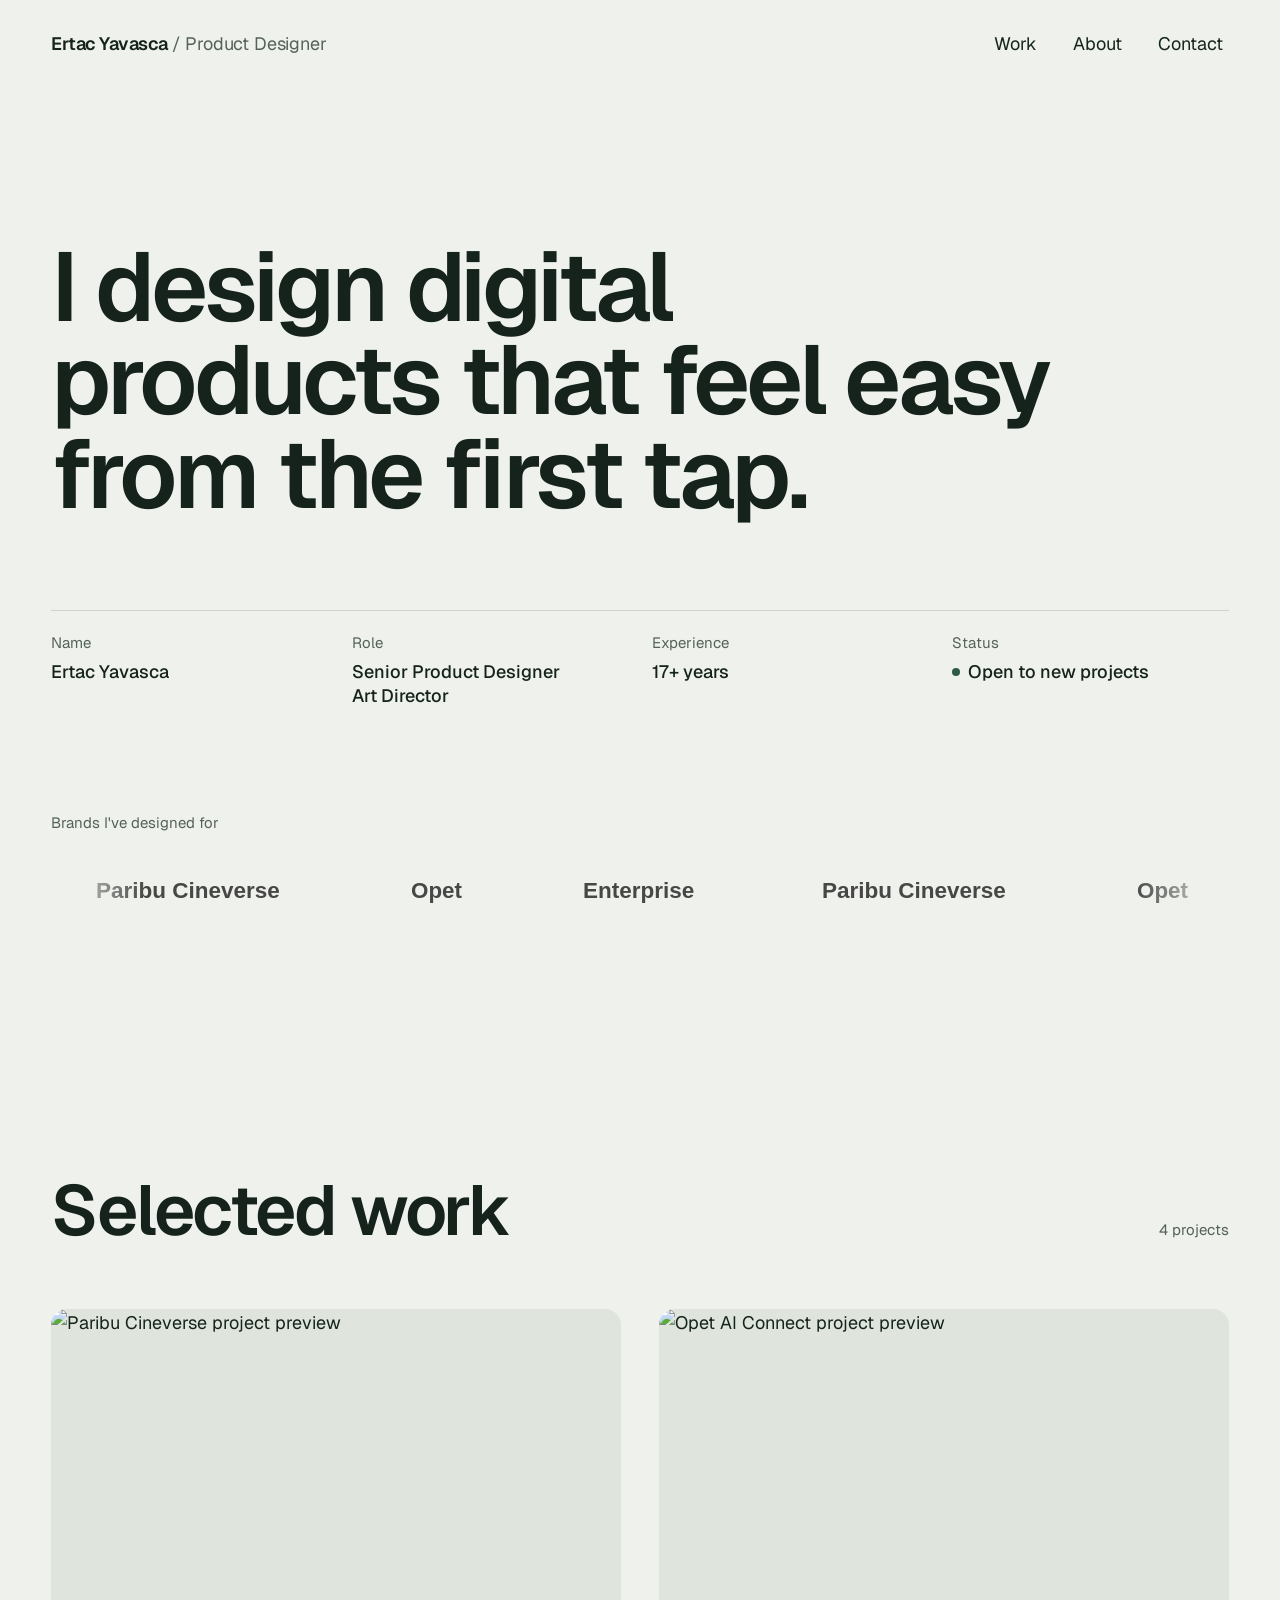
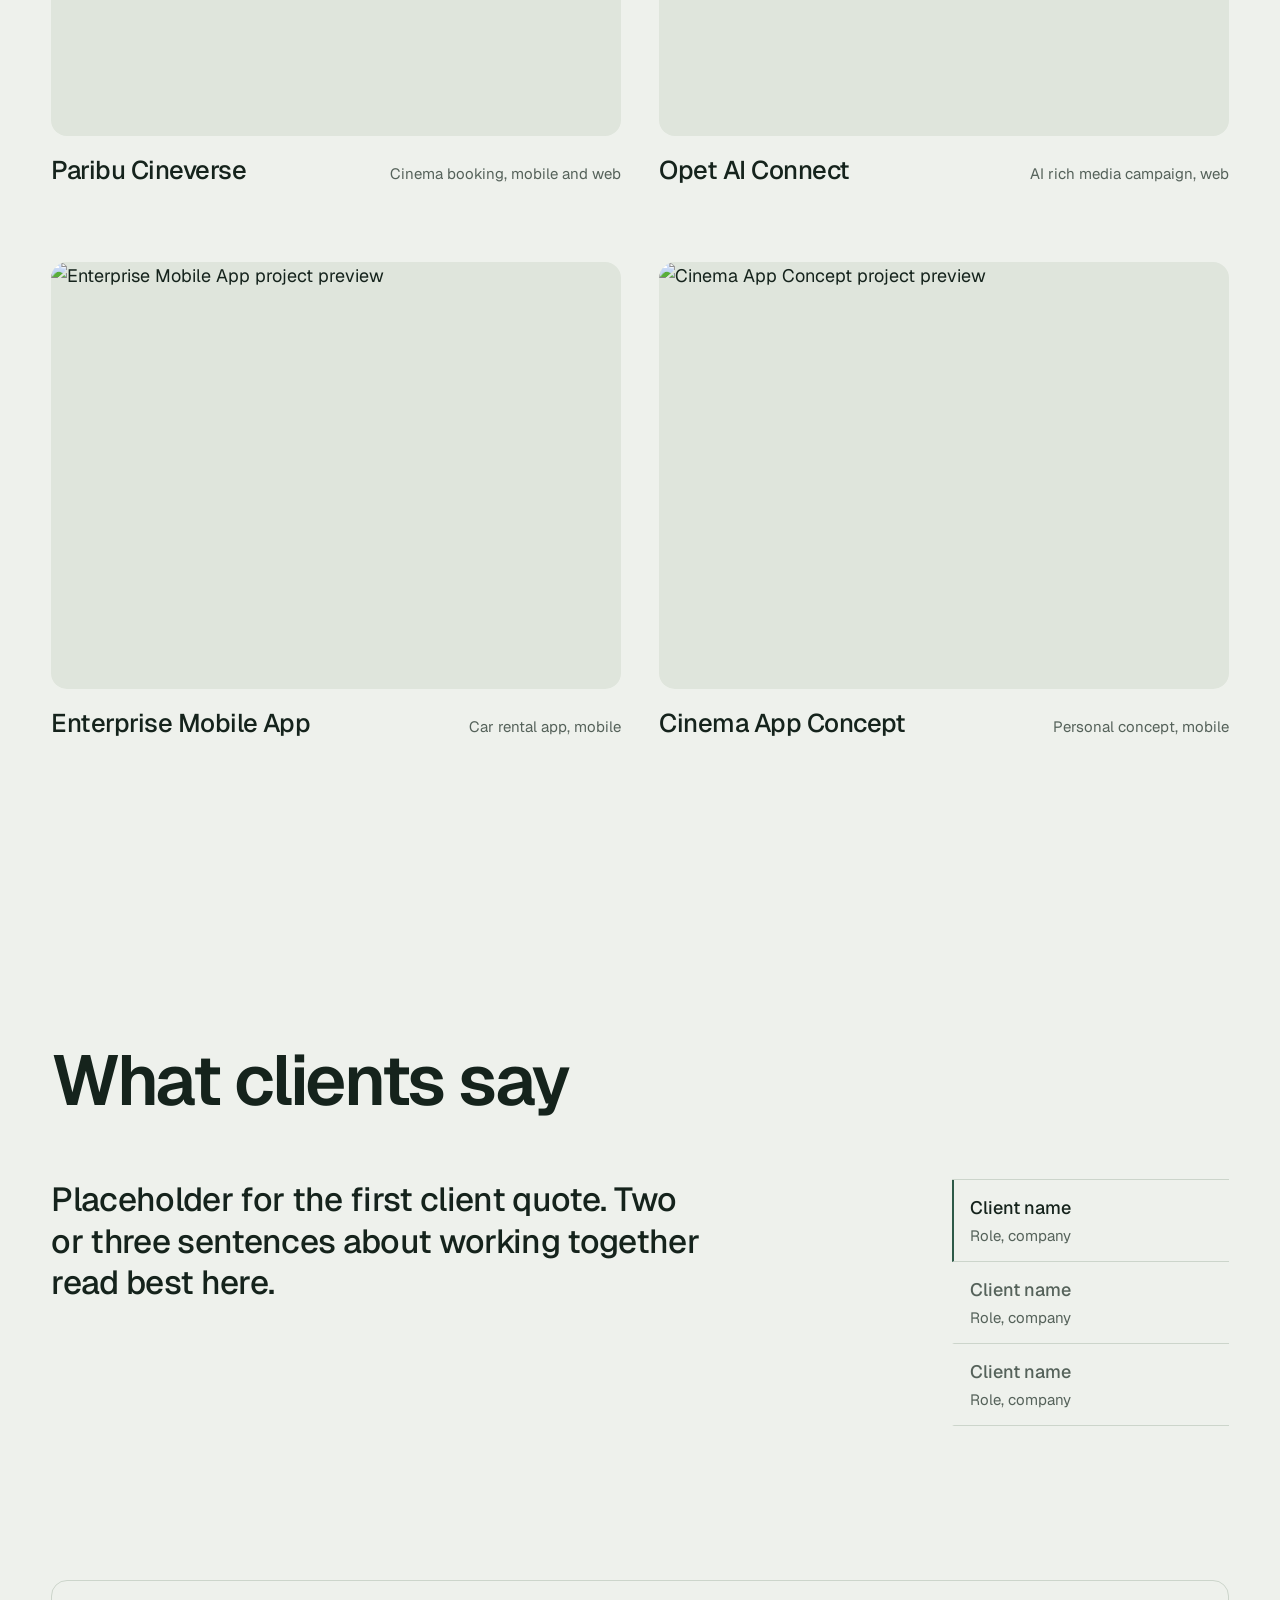
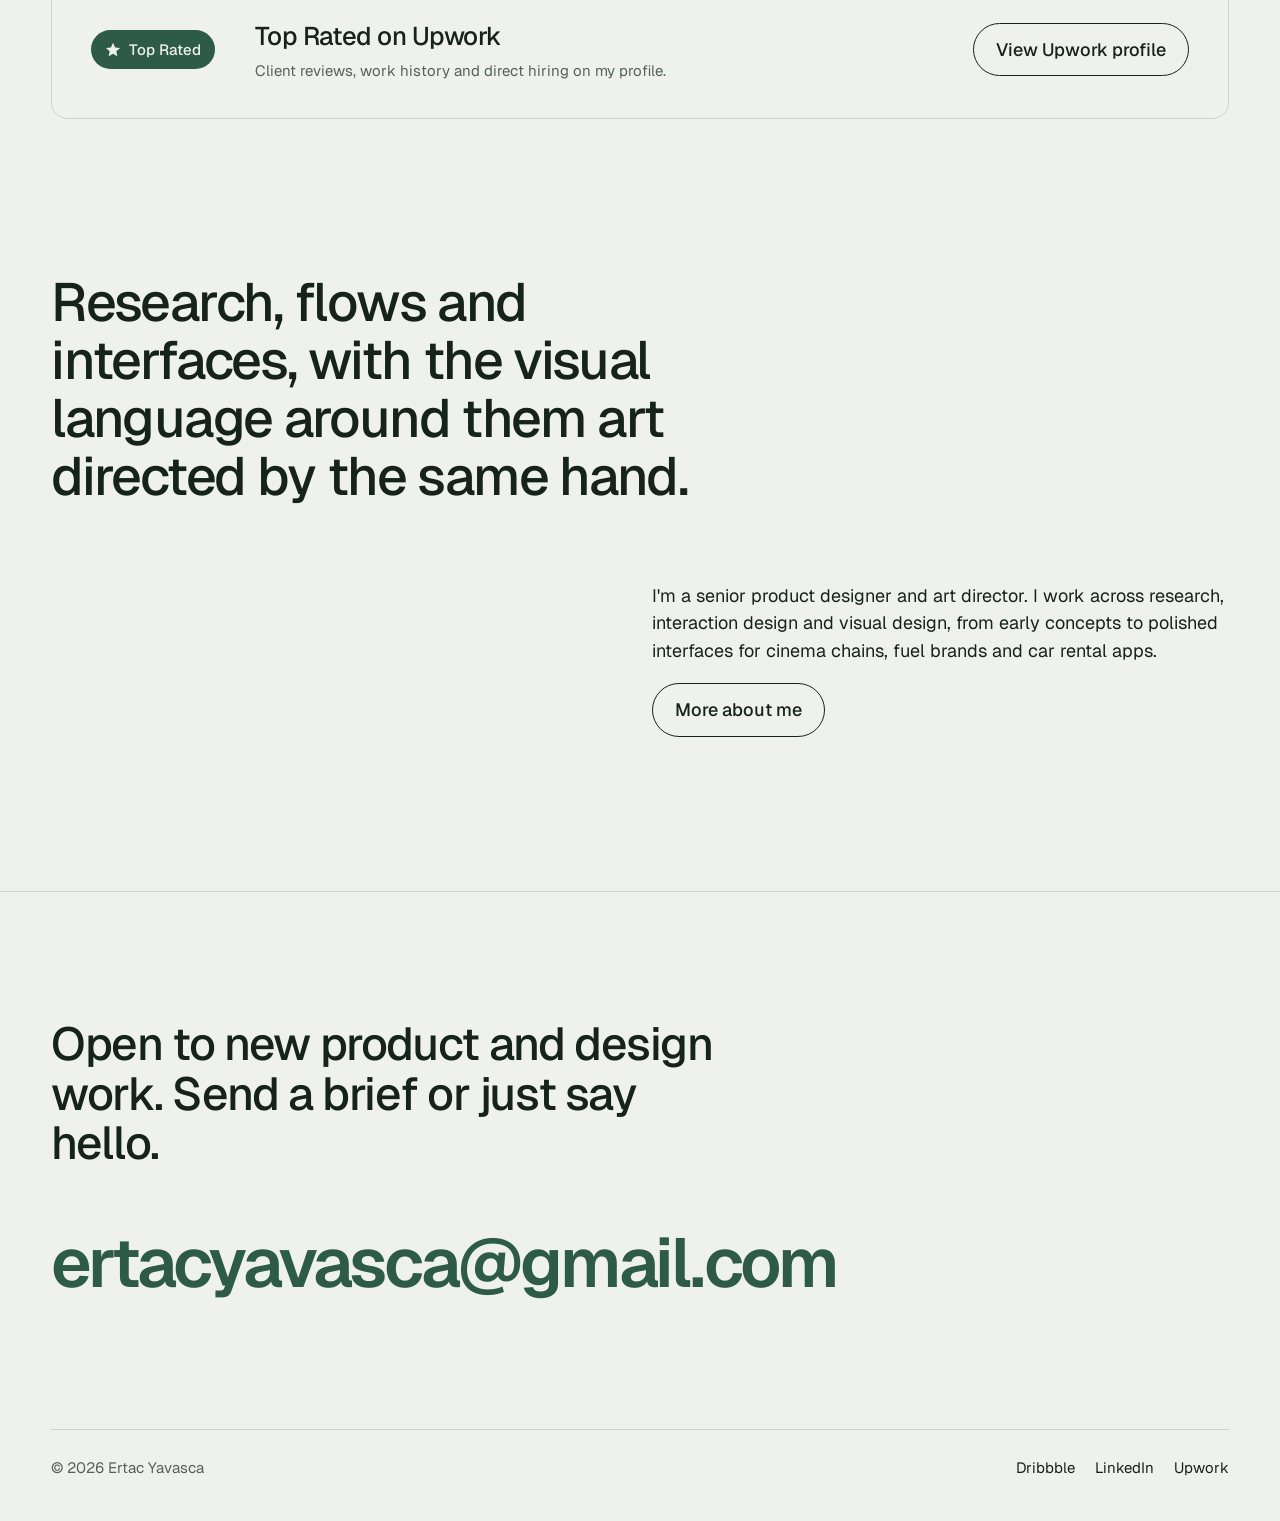
==== commit 8cd4025c: "Switch to Geist, add a logo strip, testimonials and an Upwork band - Type: Geist replaces Bricolage " ====
--- a/index.html
+++ b/index.html
@@ -12,7 +12,7 @@
   <link rel="icon" href="data:image/svg+xml,%3Csvg xmlns='http://www.w3.org/2000/svg' viewBox='0 0 32 32'%3E%3Ccircle cx='16' cy='16' r='12' fill='%232e5a48'/%3E%3C/svg%3E">
   <link rel="preconnect" href="https://fonts.googleapis.com">
   <link rel="preconnect" href="https://fonts.gstatic.com" crossorigin>
-  <link rel="stylesheet" href="https://fonts.googleapis.com/css2?family=Bricolage+Grotesque:opsz,wght@12..96,300..700&display=swap">
+  <link rel="stylesheet" href="https://fonts.googleapis.com/css2?family=Geist:wght@300..700&display=swap">
   <link rel="stylesheet" href="assets/style.css">
   <link rel="expect" href="#contact" blocking="render">
   <script src="assets/transition.js"></script>
@@ -40,6 +40,17 @@
         <div><dt>Experience</dt><dd>17+ years</dd></div>
         <div><dt>Status</dt><dd><span class="status"></span>Open to new projects</dd></div>
       </dl>
+    </section>
+
+    <section class="brands wrap" aria-labelledby="brands-title">
+      <p class="brands-title" id="brands-title">Brands I've designed for</p>
+      <div class="marquee" data-marquee>
+        <ul class="marquee-track">
+          <li><img src="assets/brands/paribu-cineverse.svg" alt="Paribu Cineverse" height="30"></li>
+          <li><img src="assets/brands/opet.svg" alt="Opet" height="30"></li>
+          <li><img src="assets/brands/enterprise.svg" alt="Enterprise" height="30"></li>
+        </ul>
+      </div>
     </section>
 
     <section class="section wrap" id="work">
@@ -91,30 +102,46 @@
       </div>
     </section>
 
-    <section class="section wrap" id="brands">
+    <section class="section wrap" id="testimonials">
       <div class="section-head">
-        <h2 class="section-title">Brands I've designed for</h2>
+        <h2 class="section-title">What clients say</h2>
       </div>
-      <ul class="brand-grid">
-        <li>
-          <a class="brand" href="work/paribu-cineverse.html" data-label="Paribu Cineverse">
-            <span class="brand-sector">Cinema</span>
-            <span><span class="brand-name">Paribu Cineverse</span><span class="brand-work">Ticketing, food and drinks, loyalty</span></span>
-          </a>
-        </li>
-        <li>
-          <a class="brand" href="work/opet-ai-connect.html" data-label="Opet AI Connect">
-            <span class="brand-sector">Fuel retail</span>
-            <span><span class="brand-name">Opet</span><span class="brand-work">AI campaign and rich media</span></span>
-          </a>
-        </li>
-        <li>
-          <a class="brand" href="work/enterprise-mobile-app.html" data-label="Enterprise Mobile App">
-            <span class="brand-sector">Car rental</span>
-            <span><span class="brand-name">Enterprise</span><span class="brand-work">Booking, extras and checkout app</span></span>
-          </a>
-        </li>
-      </ul>
+      <div class="quotes" data-quotes>
+        <div class="quote-list" role="tablist" aria-label="Client testimonials">
+          <button class="quote-tab" type="button" role="tab" id="quote-tab-1" aria-controls="quote-1" aria-selected="true">
+            <span class="quote-name">Client name</span>
+            <span class="quote-role">Role, company</span>
+          </button>
+          <button class="quote-tab" type="button" role="tab" id="quote-tab-2" aria-controls="quote-2" aria-selected="false" tabindex="-1">
+            <span class="quote-name">Client name</span>
+            <span class="quote-role">Role, company</span>
+          </button>
+          <button class="quote-tab" type="button" role="tab" id="quote-tab-3" aria-controls="quote-3" aria-selected="false" tabindex="-1">
+            <span class="quote-name">Client name</span>
+            <span class="quote-role">Role, company</span>
+          </button>
+        </div>
+        <figure class="quote" role="tabpanel" id="quote-1" aria-labelledby="quote-tab-1">
+          <blockquote><p>Placeholder for the first client quote. Two or three sentences about working together read best here.</p></blockquote>
+        </figure>
+        <figure class="quote" role="tabpanel" id="quote-2" aria-labelledby="quote-tab-2" hidden>
+          <blockquote><p>Placeholder for the second client quote. Replace it with a review from Upwork or a past client.</p></blockquote>
+        </figure>
+        <figure class="quote" role="tabpanel" id="quote-3" aria-labelledby="quote-tab-3" hidden>
+          <blockquote><p>Placeholder for the third client quote. Keep each one short so the block stays compact.</p></blockquote>
+        </figure>
+      </div>
+    </section>
+
+    <section class="wrap">
+      <a class="upwork" href="https://www.upwork.com/freelancers/ertacyavasca" target="_blank" rel="noopener">
+        <span class="upwork-badge"><svg viewBox="0 0 16 16" aria-hidden="true"><path d="M8 .8l2.1 4.6 5 .5-3.8 3.4 1.1 4.9L8 11.7l-4.4 2.5 1.1-4.9L.9 5.9l5-.5z"/></svg>Top Rated</span>
+        <span class="upwork-text">
+          <span class="upwork-title">Top Rated on Upwork</span>
+          <span class="upwork-note">Client reviews, work history and direct hiring on my profile.</span>
+        </span>
+        <span class="upwork-cta">View Upwork profile</span>
+      </a>
     </section>
 
     <section class="section wrap">
--- a/assets/style.css
+++ b/assets/style.css
@@ -9,7 +9,7 @@
   --accent: #2e5a48;
   --on-accent: #eef1ec;
   --stage: #0b130f;
-  --font: "Bricolage Grotesque", system-ui, -apple-system, "Segoe UI", sans-serif;
+  --font: "Geist", system-ui, -apple-system, "Segoe UI", sans-serif;
   --gutter: clamp(16px, 4vw, 56px);
   --radius: 16px;
   --ease: cubic-bezier(0.76, 0, 0.24, 1);
@@ -174,7 +174,6 @@
   line-height: 0.96;
   letter-spacing: -0.035em;
   font-weight: 600;
-  font-variation-settings: "opsz" 96;
   max-width: 15ch;
   margin: 0;
   clip-path: inset(0 0 100% 0);
@@ -232,7 +231,6 @@
   line-height: 0.9;
   letter-spacing: -0.045em;
   font-weight: 600;
-  font-variation-settings: "opsz" 96;
   margin: 0;
 }
 
@@ -276,7 +274,6 @@
   line-height: 0.98;
   letter-spacing: -0.035em;
   font-weight: 600;
-  font-variation-settings: "opsz" 96;
   margin: 0;
 }
 
@@ -411,95 +408,229 @@
   font-size: 15px;
 }
 
-/* Brands: each name is set in type; hovering a linked brand pushes the
-   variable weight up and floods the cell with the accent. */
-
-.brand-grid {
+/* Brands: a compact strip of logos drifting left. main.js repeats the set
+   until it is wider than the strip and appends a hidden copy so the loop is
+   seamless. Logos render as ink silhouettes and regain colour on hover. */
+
+.brands {
+  padding-block: 0 clamp(56px, 8vw, 96px);
+}
+
+.brands-title {
+  font-size: 15px;
+  color: var(--muted);
+  margin: 0 0 20px;
+}
+
+.marquee {
+  overflow: hidden;
+  -webkit-mask-image: linear-gradient(90deg, transparent, #000 8%, #000 92%, transparent);
+  mask-image: linear-gradient(90deg, transparent, #000 8%, #000 92%, transparent);
+}
+
+.marquee-track {
+  display: flex;
+  width: max-content;
   list-style: none;
   margin: 0;
   padding: 0;
+}
+
+.marquee.is-running .marquee-track {
+  animation: marquee var(--marquee-duration, 30s) linear infinite;
+}
+
+.marquee:hover .marquee-track {
+  animation-play-state: paused;
+}
+
+.marquee-track li {
+  display: flex;
+  align-items: center;
+  height: 72px;
+  padding-inline: clamp(24px, 3.5vw, 48px);
+}
+
+.marquee-track img {
+  height: 30px;
+  width: auto;
+  filter: grayscale(1) brightness(0);
+  opacity: 0.7;
+  transition: filter 0.4s var(--ease-out), opacity 0.4s var(--ease-out);
+}
+
+.marquee-track li:hover img {
+  filter: none;
+  opacity: 1;
+}
+
+@media (prefers-color-scheme: dark) {
+  .marquee-track img {
+    filter: grayscale(1) brightness(0) invert(1);
+  }
+}
+
+@keyframes marquee {
+  to {
+    transform: translateX(-50%);
+  }
+}
+
+/* Testimonials: one quote at a time; the client names on the side are
+   tabs that switch it. */
+
+.quotes {
   display: grid;
-  grid-template-columns: repeat(auto-fill, minmax(min(100%, 340px), 1fr));
+  grid-template-columns: repeat(12, 1fr);
+  gap: 24px;
+  align-items: start;
+}
+
+.quote {
+  grid-column: 1 / span 8;
+  grid-row: 1;
+  margin: 0;
+}
+
+.quote[hidden] {
+  display: none;
+}
+
+.quote blockquote {
+  margin: 0;
+}
+
+.quote p {
+  font-size: clamp(24px, 2.6vw, 36px);
+  line-height: 1.25;
+  letter-spacing: -0.02em;
+  font-weight: 500;
+  max-width: 30ch;
+  margin: 0;
+}
+
+.quote.is-entering p {
+  animation: quote-in 0.5s var(--ease-out) both;
+}
+
+@keyframes quote-in {
+  from {
+    opacity: 0;
+    transform: translateY(8px);
+  }
+}
+
+.quote-list {
+  grid-column: 10 / span 3;
+  grid-row: 1;
+  display: flex;
+  flex-direction: column;
   border-top: 1px solid var(--line);
-  border-left: 1px solid var(--line);
-}
-
-.brand-grid > li {
-  border-right: 1px solid var(--line);
+}
+
+.quote-tab {
+  display: flex;
+  flex-direction: column;
+  gap: 2px;
+  padding: 14px 0 14px 16px;
+  border: 0;
   border-bottom: 1px solid var(--line);
-}
-
-.brand {
-  position: relative;
+  border-left: 2px solid transparent;
+  background: none;
+  color: var(--muted);
+  font: inherit;
+  text-align: left;
+  cursor: pointer;
+  transition: color 0.3s, border-color 0.3s;
+}
+
+.quote-tab:hover {
+  color: var(--ink);
+}
+
+.quote-tab[aria-selected="true"] {
+  color: var(--ink);
+  border-left-color: var(--accent);
+}
+
+.quote-name {
+  font-weight: 500;
+}
+
+.quote-role {
+  font-size: 15px;
+  color: var(--muted);
+}
+
+/* Upwork: one quiet band that links to the profile */
+
+.upwork {
+  display: grid;
+  grid-template-columns: auto 1fr auto;
+  align-items: center;
+  gap: 16px 40px;
+  padding: clamp(24px, 3vw, 36px) clamp(20px, 3vw, 40px);
+  border: 1px solid var(--line);
+  border-radius: var(--radius);
+  transition: background-color 0.3s, border-color 0.3s;
+}
+
+.upwork:hover {
+  background: var(--card);
+  border-color: var(--card);
+}
+
+.upwork-badge {
+  display: inline-flex;
+  align-items: center;
+  gap: 8px;
+  padding: 8px 14px;
+  border-radius: 999px;
+  background: var(--accent);
+  color: var(--on-accent);
+  font-size: 15px;
+  font-weight: 500;
+  white-space: nowrap;
+}
+
+.upwork-badge svg {
+  width: 16px;
+  height: 16px;
+  fill: currentColor;
+}
+
+.upwork-text {
   display: flex;
   flex-direction: column;
-  justify-content: space-between;
-  gap: 48px;
-  min-height: clamp(200px, 22vw, 300px);
-  height: 100%;
-  padding: clamp(20px, 2.4vw, 32px);
-  isolation: isolate;
-  transition: color 0.45s var(--ease-out);
-}
-
-.brand::before {
-  content: "";
-  position: absolute;
-  inset: 0;
-  z-index: -1;
-  background: var(--accent);
-  clip-path: inset(100% 0 0 0);
-  transition: clip-path 0.6s var(--ease);
-}
-
-.brand-sector {
-  font-size: 15px;
-  color: var(--muted);
-  transition: color 0.45s var(--ease-out);
-}
-
-.brand-name {
-  font-size: clamp(34px, 3.6vw, 56px);
-  line-height: 1;
-  letter-spacing: -0.03em;
-  font-weight: 400;
-  font-variation-settings: "opsz" 96;
-  transition: font-weight 0.6s var(--ease-out), letter-spacing 0.6s var(--ease-out);
-}
-
-.brand-work {
-  display: block;
-  margin-top: 12px;
-  font-size: 15px;
-  color: var(--muted);
-  transition: color 0.45s var(--ease-out);
-}
-
-a.brand:hover,
-a.brand:focus-visible {
-  color: var(--on-accent);
-}
-
-a.brand:hover::before,
-a.brand:focus-visible::before {
-  clip-path: inset(0 0 0 0);
-}
-
-a.brand:hover .brand-name,
-a.brand:focus-visible .brand-name {
-  font-weight: 700;
-  letter-spacing: -0.04em;
-}
-
-a.brand:hover .brand-sector,
-a.brand:hover .brand-work,
-a.brand:focus-visible .brand-sector,
-a.brand:focus-visible .brand-work {
-  color: var(--on-accent);
-}
-
-a.brand:focus-visible {
-  outline-offset: -4px;
+  gap: 2px;
+}
+
+.upwork-title {
+  font-size: clamp(20px, 2vw, 26px);
+  font-weight: 500;
+  letter-spacing: -0.02em;
+}
+
+.upwork-note {
+  font-size: 15px;
+  color: var(--muted);
+}
+
+.upwork-cta {
+  display: inline-flex;
+  align-items: center;
+  min-height: 48px;
+  padding: 12px 22px;
+  border-radius: 999px;
+  border: 1px solid var(--ink);
+  font-weight: 500;
+  white-space: nowrap;
+  transition: background-color 0.2s, color 0.2s;
+}
+
+.upwork:hover .upwork-cta {
+  background: var(--ink);
+  color: var(--bg);
 }
 
 /* About teaser and page */
@@ -509,7 +640,6 @@
   line-height: 1.08;
   letter-spacing: -0.03em;
   font-weight: 500;
-  font-variation-settings: "opsz" 96;
   margin: 0;
   max-width: 20ch;
 }
@@ -590,7 +720,6 @@
   line-height: 1.08;
   letter-spacing: -0.03em;
   font-weight: 500;
-  font-variation-settings: "opsz" 96;
   max-width: 22ch;
   margin: 0;
 }
@@ -602,7 +731,6 @@
   line-height: 1.1;
   letter-spacing: -0.04em;
   font-weight: 600;
-  font-variation-settings: "opsz" 96;
   color: var(--accent);
   background: linear-gradient(currentColor, currentColor) 0 100% / 0 2px no-repeat;
   transition: background-size 0.6s var(--ease-out);
@@ -736,7 +864,6 @@
   line-height: 0.95;
   letter-spacing: -0.045em;
   font-weight: 600;
-  font-variation-settings: "opsz" 96;
   transition: color 0.4s;
 }
 
@@ -857,6 +984,40 @@
   .spec {
     grid-template-columns: repeat(2, 1fr);
   }
+
+  .quote,
+  .quote-list {
+    grid-column: 1 / -1;
+  }
+
+  .quote {
+    grid-row: 2;
+  }
+
+  .quote-list {
+    order: -1;
+    flex-direction: row;
+    overflow-x: auto;
+    border-top: 0;
+    border-bottom: 1px solid var(--line);
+  }
+
+  .quote-tab {
+    flex: 0 0 auto;
+    padding: 10px 16px 12px 0;
+    margin-right: 16px;
+    border: 0;
+    border-bottom: 2px solid transparent;
+  }
+
+  .quote-tab[aria-selected="true"] {
+    border-bottom-color: var(--accent);
+  }
+
+  .upwork {
+    grid-template-columns: 1fr;
+    justify-items: start;
+  }
 }
 
 @media (max-width: 520px) {
@@ -877,6 +1038,12 @@
   *::after {
     animation: none !important;
     transition-duration: 0.01ms !important;
+  }
+
+  .marquee-track {
+    flex-wrap: wrap;
+    justify-content: center;
+    width: auto;
   }
 
   .display .line > span,
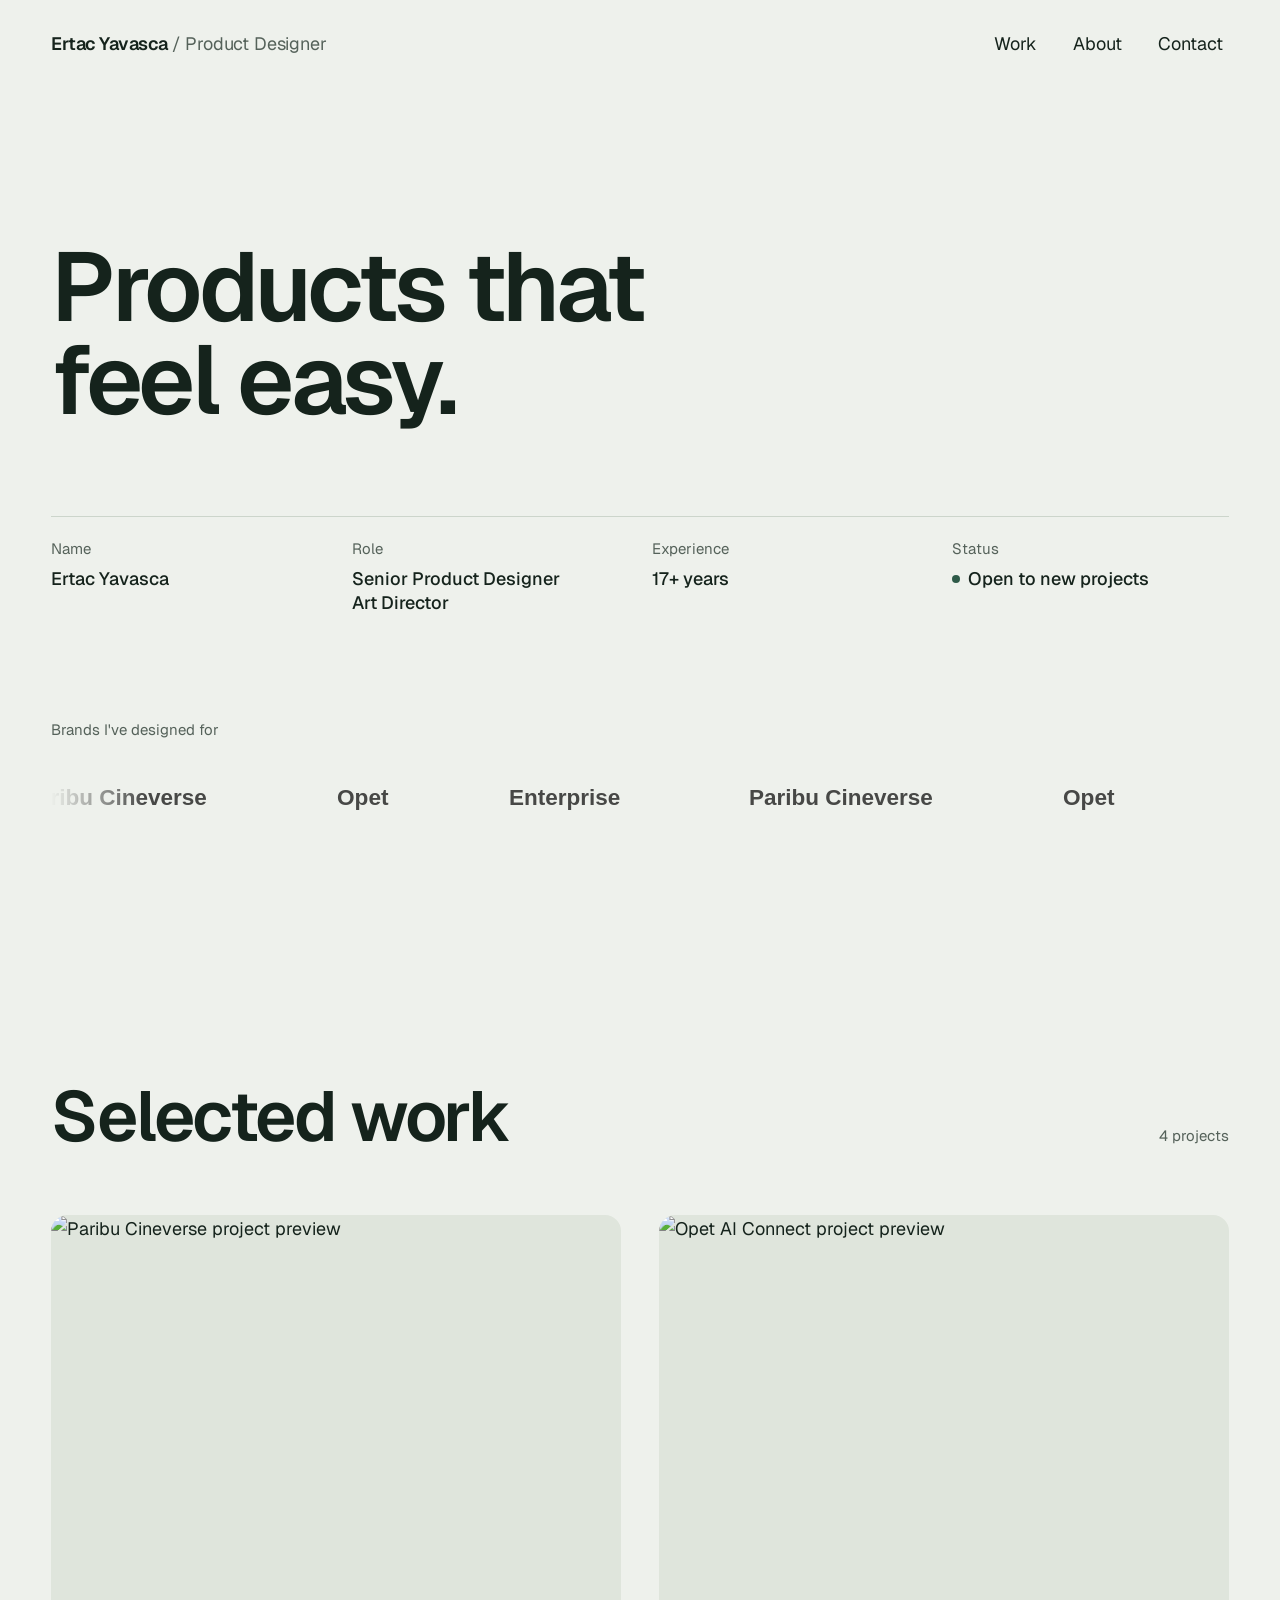
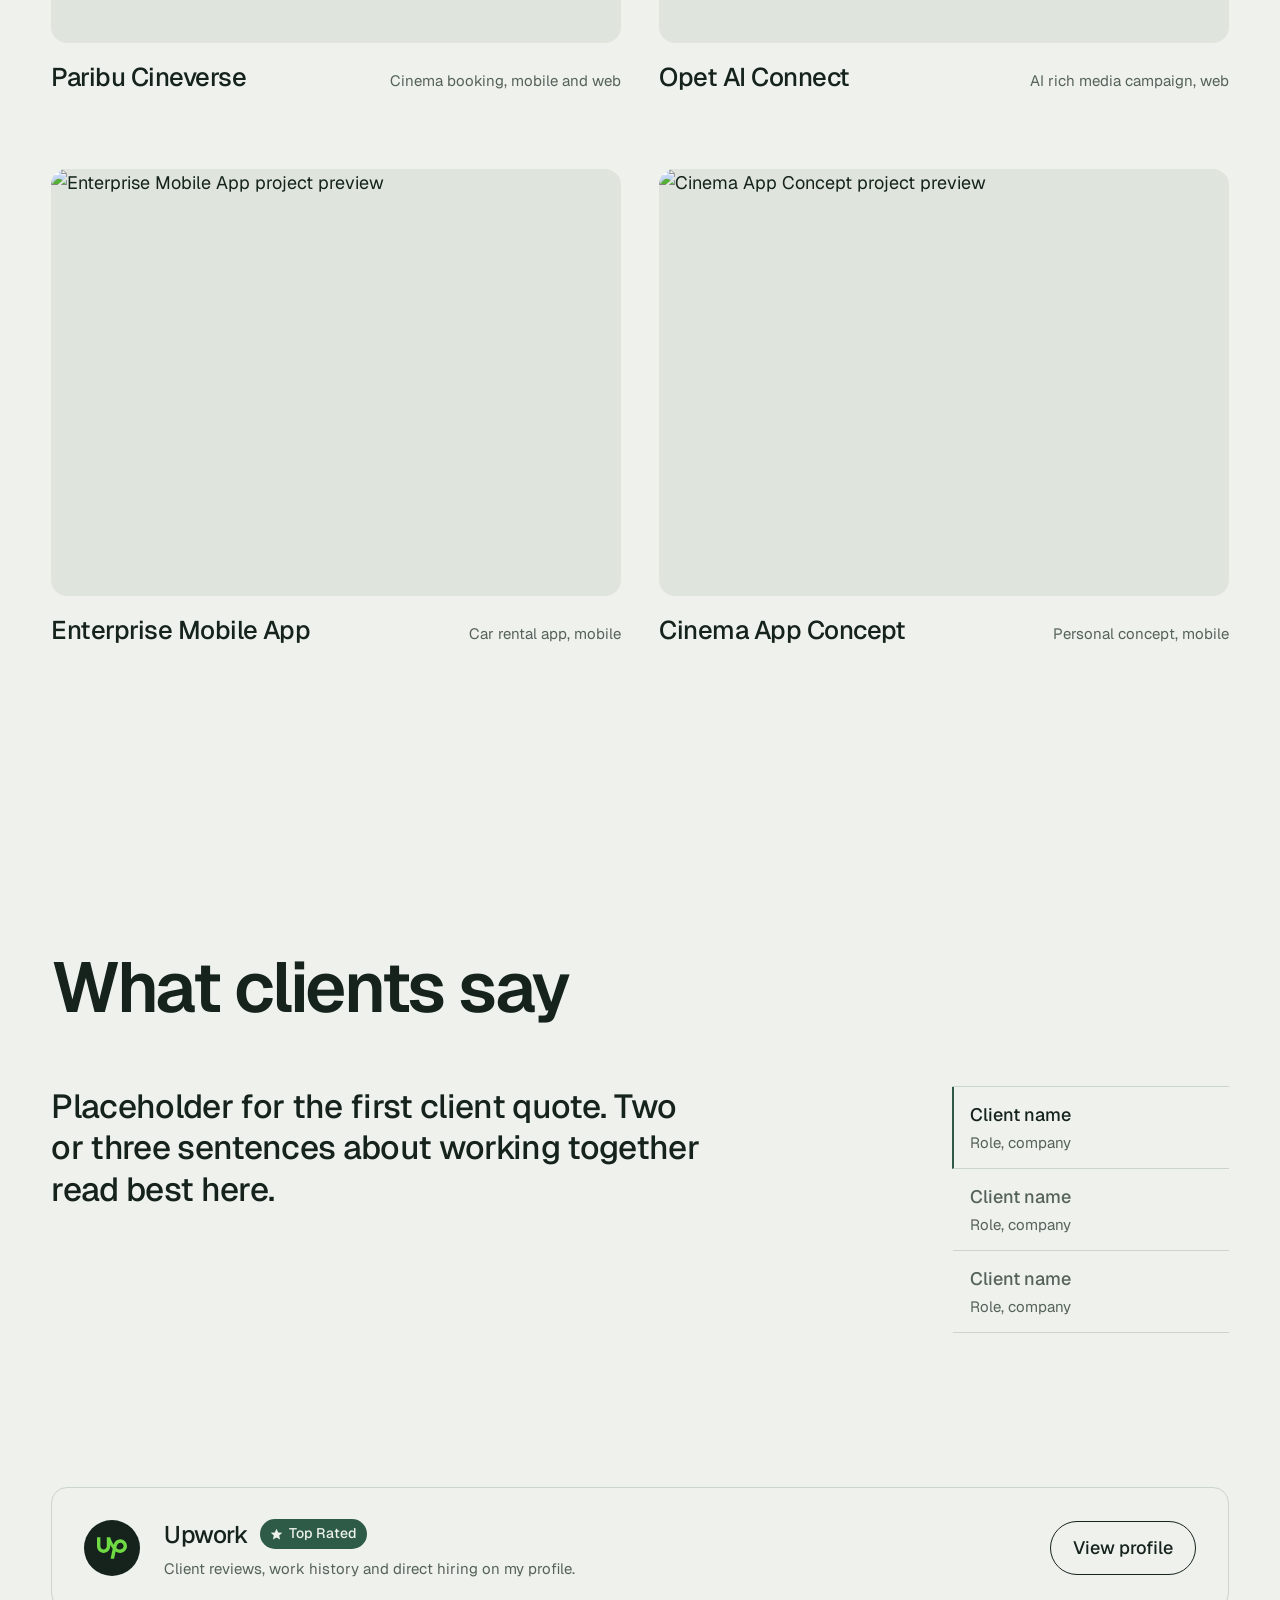
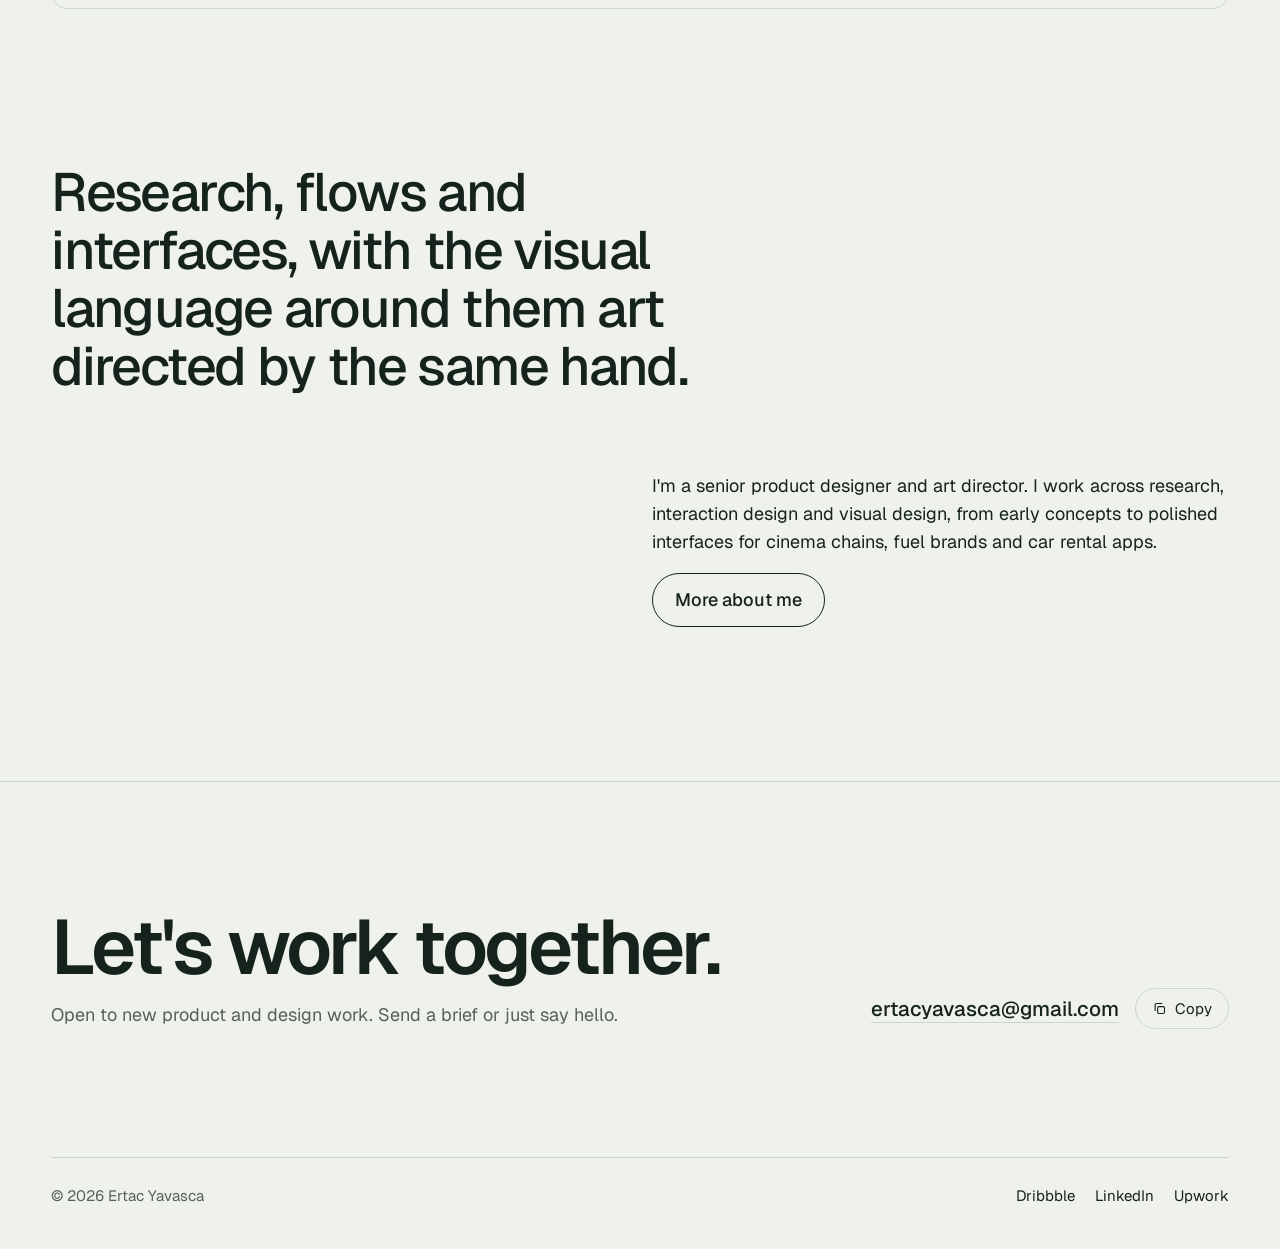
==== commit 73336d77: "Shorter hero, slideable logo strip, Upwork mark and a quieter contact - Hero headline shortened to "" ====
--- a/index.html
+++ b/index.html
@@ -33,7 +33,7 @@
 
   <main id="main">
     <section class="hero wrap">
-      <h1 class="hero-title">I design digital products that feel easy from the first tap.</h1>
+      <h1 class="hero-title">Products that feel easy.</h1>
       <dl class="spec">
         <div><dt>Name</dt><dd>Ertac Yavasca</dd></div>
         <div><dt>Role</dt><dd>Senior Product Designer<br>Art Director</dd></div>
@@ -44,12 +44,16 @@
 
     <section class="brands wrap" aria-labelledby="brands-title">
       <p class="brands-title" id="brands-title">Brands I've designed for</p>
-      <div class="marquee" data-marquee>
-        <ul class="marquee-track">
-          <li><img src="assets/brands/paribu-cineverse.svg" alt="Paribu Cineverse" height="30"></li>
-          <li><img src="assets/brands/opet.svg" alt="Opet" height="30"></li>
-          <li><img src="assets/brands/enterprise.svg" alt="Enterprise" height="30"></li>
-        </ul>
+      <div class="marquee-wrap">
+        <button class="marquee-btn prev" type="button" aria-label="Scroll brands left"><svg viewBox="0 0 24 24" aria-hidden="true"><path d="M15 5l-7 7 7 7"/></svg></button>
+        <div class="marquee" data-marquee>
+          <ul class="marquee-track">
+            <li><img src="assets/brands/paribu-cineverse.svg" alt="Paribu Cineverse" height="30" draggable="false"></li>
+            <li><img src="assets/brands/opet.svg" alt="Opet" height="30" draggable="false"></li>
+            <li><img src="assets/brands/enterprise.svg" alt="Enterprise" height="30" draggable="false"></li>
+          </ul>
+        </div>
+        <button class="marquee-btn next" type="button" aria-label="Scroll brands right"><svg viewBox="0 0 24 24" aria-hidden="true"><path d="M9 5l7 7-7 7"/></svg></button>
       </div>
     </section>
 
@@ -135,12 +139,12 @@
 
     <section class="wrap">
       <a class="upwork" href="https://www.upwork.com/freelancers/ertacyavasca" target="_blank" rel="noopener">
-        <span class="upwork-badge"><svg viewBox="0 0 16 16" aria-hidden="true"><path d="M8 .8l2.1 4.6 5 .5-3.8 3.4 1.1 4.9L8 11.7l-4.4 2.5 1.1-4.9L.9 5.9l5-.5z"/></svg>Top Rated</span>
+        <span class="upwork-logo"><svg viewBox="0 0 24 24" aria-hidden="true"><path d="M18.561 13.158c-1.102 0-2.135-.467-3.074-1.227l.228-1.076.008-.042c.207-1.143.849-3.06 2.839-3.06 1.492 0 2.703 1.212 2.703 2.703-.001 1.489-1.212 2.702-2.704 2.702zm0-8.14c-2.539 0-4.51 1.649-5.31 4.366-1.22-1.834-2.148-4.036-2.687-5.892H7.828v7.112c-.002 1.406-1.141 2.546-2.547 2.548-1.405-.002-2.543-1.143-2.545-2.548V3.492H0v7.112c0 2.914 2.37 5.303 5.281 5.303 2.913 0 5.283-2.389 5.283-5.303v-1.19c.529 1.107 1.182 2.229 1.974 3.221l-1.673 7.873h2.797l1.213-5.71c1.063.679 2.285 1.109 3.686 1.109 3 0 5.439-2.452 5.439-5.45 0-3-2.439-5.439-5.439-5.439z"/></svg></span>
         <span class="upwork-text">
-          <span class="upwork-title">Top Rated on Upwork</span>
+          <span class="upwork-title">Upwork <span class="upwork-badge"><svg viewBox="0 0 16 16" aria-hidden="true"><path d="M8 .8l2.1 4.6 5 .5-3.8 3.4 1.1 4.9L8 11.7l-4.4 2.5 1.1-4.9L.9 5.9l5-.5z"/></svg>Top Rated</span></span>
           <span class="upwork-note">Client reviews, work history and direct hiring on my profile.</span>
         </span>
-        <span class="upwork-cta">View Upwork profile</span>
+        <span class="upwork-cta">View profile</span>
       </a>
     </section>
 
@@ -157,8 +161,16 @@
 
   <footer class="site-footer" id="contact">
     <div class="wrap">
-      <h2 class="footer-title">Open to new product and design work. Send a brief or just say hello.</h2>
-      <a class="mail" href="mailto:ertacyavasca@gmail.com">ertacyavasca@gmail.com</a>
+      <div class="contact">
+        <div class="contact-intro">
+          <h2 class="footer-title">Let's work together.</h2>
+          <p>Open to new product and design work. Send a brief or just say hello.</p>
+        </div>
+        <div class="contact-mail">
+          <a class="mail" href="mailto:ertacyavasca@gmail.com">ertacyavasca@gmail.com</a>
+          <button class="copy" type="button" data-copy="ertacyavasca@gmail.com"><svg viewBox="0 0 24 24" aria-hidden="true"><rect x="9" y="9" width="11" height="11" rx="2"/><path d="M5 15V6a2 2 0 0 1 2-2h9"/></svg><span aria-live="polite">Copy</span></button>
+        </div>
+      </div>
       <div class="footer-bottom">
         <span class="muted">&copy; <span data-year>2026</span> Ertac Yavasca</span>
         <div class="socials">
--- a/assets/style.css
+++ b/assets/style.css
@@ -174,7 +174,8 @@
   line-height: 0.96;
   letter-spacing: -0.035em;
   font-weight: 600;
-  max-width: 15ch;
+  max-width: 12ch;
+  text-wrap: balance;
   margin: 0;
   clip-path: inset(0 0 100% 0);
   transform: translateY(24px);
@@ -282,8 +283,8 @@
   color: var(--muted);
 }
 
-/* Work grid: on hover the card lifts, the image eases in,
-   a light follows the cursor and a frosted pill rises from the bottom. */
+/* Work grid: on hover the card lifts, the image eases in and a frosted
+   pill rises from the bottom. Images keep their original colour. */
 
 .work-grid {
   display: grid;
@@ -312,22 +313,7 @@
   width: 100%;
   height: 100%;
   object-fit: cover;
-  transition: transform 1.2s var(--ease-out), filter 0.6s var(--ease-out);
-}
-
-/* Cursor light, positioned by main.js through --mx and --my */
-.work-card .media::after {
-  content: "";
-  position: absolute;
-  inset: 0;
-  background: radial-gradient(
-    420px circle at var(--mx, 50%) var(--my, 50%),
-    rgba(255, 255, 255, 0.14),
-    transparent 60%
-  );
-  opacity: 0;
-  transition: opacity 0.5s var(--ease-out);
-  pointer-events: none;
+  transition: transform 1.2s var(--ease-out);
 }
 
 .work-card .pill {
@@ -357,17 +343,12 @@
     transform: scale(1.05);
   }
 
-  .work-card:hover .media::after,
   .work-card:hover .pill {
     opacity: 1;
   }
 
   .work-card:hover .pill {
     translate: 0 0;
-  }
-
-  .work-grid:hover .work-card:not(:hover) .media img {
-    filter: saturate(0.6);
   }
 }
 
@@ -408,9 +389,10 @@
   font-size: 15px;
 }
 
-/* Brands: a compact strip of logos drifting left. main.js repeats the set
-   until it is wider than the strip and appends a hidden copy so the loop is
-   seamless. Logos render as ink silhouettes and regain colour on hover. */
+/* Brands: a compact strip of logos that drifts left on its own and can be
+   dragged, swiped or stepped with the side buttons. main.js keeps three
+   copies of the set and wraps the scroll position so it never runs out.
+   Logos render as ink silhouettes and regain colour on hover. */
 
 .brands {
   padding-block: 0 clamp(56px, 8vw, 96px);
@@ -422,26 +404,32 @@
   margin: 0 0 20px;
 }
 
+.marquee-wrap {
+  position: relative;
+}
+
 .marquee {
-  overflow: hidden;
+  overflow-x: auto;
+  scrollbar-width: none;
+  cursor: grab;
   -webkit-mask-image: linear-gradient(90deg, transparent, #000 8%, #000 92%, transparent);
   mask-image: linear-gradient(90deg, transparent, #000 8%, #000 92%, transparent);
 }
 
+.marquee::-webkit-scrollbar {
+  display: none;
+}
+
+.marquee.is-dragging {
+  cursor: grabbing;
+}
+
 .marquee-track {
   display: flex;
   width: max-content;
   list-style: none;
   margin: 0;
   padding: 0;
-}
-
-.marquee.is-running .marquee-track {
-  animation: marquee var(--marquee-duration, 30s) linear infinite;
-}
-
-.marquee:hover .marquee-track {
-  animation-play-state: paused;
 }
 
 .marquee-track li {
@@ -456,6 +444,8 @@
   width: auto;
   filter: grayscale(1) brightness(0);
   opacity: 0.7;
+  user-select: none;
+  -webkit-user-drag: none;
   transition: filter 0.4s var(--ease-out), opacity 0.4s var(--ease-out);
 }
 
@@ -470,9 +460,55 @@
   }
 }
 
-@keyframes marquee {
-  to {
-    transform: translateX(-50%);
+.marquee-btn {
+  position: absolute;
+  top: 50%;
+  z-index: 1;
+  display: grid;
+  place-items: center;
+  width: 44px;
+  height: 44px;
+  margin-top: -22px;
+  border: 1px solid var(--line);
+  border-radius: 50%;
+  background: var(--bg);
+  color: var(--ink);
+  cursor: pointer;
+  opacity: 0;
+  transition: opacity 0.3s var(--ease-out), background-color 0.2s, color 0.2s;
+}
+
+.marquee-btn svg {
+  width: 18px;
+  height: 18px;
+  fill: none;
+  stroke: currentColor;
+  stroke-width: 1.75;
+  stroke-linecap: round;
+  stroke-linejoin: round;
+}
+
+.marquee-btn.prev {
+  left: 0;
+}
+
+.marquee-btn.next {
+  right: 0;
+}
+
+.marquee-wrap:hover .marquee-btn,
+.marquee-btn:focus-visible {
+  opacity: 1;
+}
+
+.marquee-btn:hover {
+  background: var(--ink);
+  color: var(--bg);
+}
+
+@media (hover: none) {
+  .marquee-btn {
+    display: none;
   }
 }
 
@@ -562,14 +598,15 @@
   color: var(--muted);
 }
 
-/* Upwork: one quiet band that links to the profile */
+/* Upwork: one quiet band that links to the profile. The mark is Upwork's
+   own (Simple Icons, CC0) in its brand green on an ink disc. */
 
 .upwork {
   display: grid;
   grid-template-columns: auto 1fr auto;
   align-items: center;
-  gap: 16px 40px;
-  padding: clamp(24px, 3vw, 36px) clamp(20px, 3vw, 40px);
+  gap: 16px 24px;
+  padding: clamp(20px, 2.4vw, 28px) clamp(20px, 3vw, 32px);
   border: 1px solid var(--line);
   border-radius: var(--radius);
   transition: background-color 0.3s, border-color 0.3s;
@@ -580,35 +617,54 @@
   border-color: var(--card);
 }
 
+.upwork-logo {
+  display: grid;
+  place-items: center;
+  width: 56px;
+  height: 56px;
+  border-radius: 50%;
+  background: #15231c;
+}
+
+.upwork-logo svg {
+  width: 30px;
+  height: 30px;
+  fill: #6fda44;
+}
+
+.upwork-text {
+  display: flex;
+  flex-direction: column;
+  gap: 4px;
+}
+
+.upwork-title {
+  display: flex;
+  flex-wrap: wrap;
+  align-items: center;
+  gap: 8px 12px;
+  font-size: clamp(20px, 2vw, 24px);
+  font-weight: 500;
+  letter-spacing: -0.02em;
+}
+
 .upwork-badge {
   display: inline-flex;
   align-items: center;
-  gap: 8px;
-  padding: 8px 14px;
+  gap: 6px;
+  padding: 4px 10px;
   border-radius: 999px;
   background: var(--accent);
   color: var(--on-accent);
-  font-size: 15px;
+  font-size: 14px;
   font-weight: 500;
-  white-space: nowrap;
+  letter-spacing: 0;
 }
 
 .upwork-badge svg {
-  width: 16px;
-  height: 16px;
+  width: 13px;
+  height: 13px;
   fill: currentColor;
-}
-
-.upwork-text {
-  display: flex;
-  flex-direction: column;
-  gap: 2px;
-}
-
-.upwork-title {
-  font-size: clamp(20px, 2vw, 26px);
-  font-weight: 500;
-  letter-spacing: -0.02em;
 }
 
 .upwork-note {
@@ -715,30 +771,87 @@
   padding-block: clamp(72px, 10vw, 140px) 32px;
 }
 
+.contact {
+  display: grid;
+  grid-template-columns: repeat(12, 1fr);
+  gap: 32px 24px;
+  align-items: end;
+}
+
+.contact-intro {
+  grid-column: 1 / span 7;
+}
+
 .footer-title {
-  font-size: clamp(28px, 3.6vw, 52px);
-  line-height: 1.08;
-  letter-spacing: -0.03em;
-  font-weight: 500;
-  max-width: 22ch;
-  margin: 0;
-}
-
-.mail {
-  display: inline-block;
-  margin-top: clamp(32px, 5vw, 56px);
-  font-size: clamp(26px, 5.4vw, 84px);
-  line-height: 1.1;
+  font-size: clamp(40px, 6vw, 88px);
+  line-height: 0.98;
   letter-spacing: -0.04em;
   font-weight: 600;
-  color: var(--accent);
-  background: linear-gradient(currentColor, currentColor) 0 100% / 0 2px no-repeat;
-  transition: background-size 0.6s var(--ease-out);
-  overflow-wrap: anywhere;
+  margin: 0;
+}
+
+.contact-intro p {
+  margin: 16px 0 0;
+  color: var(--muted);
+}
+
+.contact-mail {
+  grid-column: 8 / span 5;
+  justify-self: end;
+  display: flex;
+  flex-wrap: wrap;
+  align-items: center;
+  gap: 12px 16px;
+}
+
+.mail {
+  font-size: clamp(18px, 1.6vw, 22px);
+  font-weight: 500;
+  text-decoration: underline;
+  text-decoration-color: var(--line);
+  text-decoration-thickness: 1px;
+  text-underline-offset: 6px;
+  transition: text-decoration-color 0.3s;
 }
 
 .mail:hover {
-  background-size: 100% 2px;
+  text-decoration-color: currentColor;
+}
+
+.copy {
+  display: inline-flex;
+  align-items: center;
+  gap: 8px;
+  min-height: 40px;
+  padding: 8px 16px;
+  border: 1px solid var(--line);
+  border-radius: 999px;
+  background: none;
+  color: var(--ink);
+  font: inherit;
+  font-size: 15px;
+  cursor: pointer;
+  transition: background-color 0.2s, border-color 0.2s, color 0.2s;
+}
+
+.copy svg {
+  width: 15px;
+  height: 15px;
+  fill: none;
+  stroke: currentColor;
+  stroke-width: 1.75;
+  stroke-linecap: round;
+  stroke-linejoin: round;
+}
+
+.copy:hover {
+  border-color: var(--ink);
+}
+
+.copy.is-copied {
+  background: var(--accent);
+  border-color: var(--accent);
+  color: var(--on-accent);
 }
 
 .footer-bottom {
@@ -1015,8 +1128,18 @@
   }
 
   .upwork {
-    grid-template-columns: 1fr;
-    justify-items: start;
+    grid-template-columns: auto 1fr;
+  }
+
+  .upwork-cta {
+    grid-column: 1 / -1;
+    justify-self: start;
+  }
+
+  .contact-intro,
+  .contact-mail {
+    grid-column: 1 / -1;
+    justify-self: start;
   }
 }
 
@@ -1038,12 +1161,6 @@
   *::after {
     animation: none !important;
     transition-duration: 0.01ms !important;
-  }
-
-  .marquee-track {
-    flex-wrap: wrap;
-    justify-content: center;
-    width: auto;
   }
 
   .display .line > span,
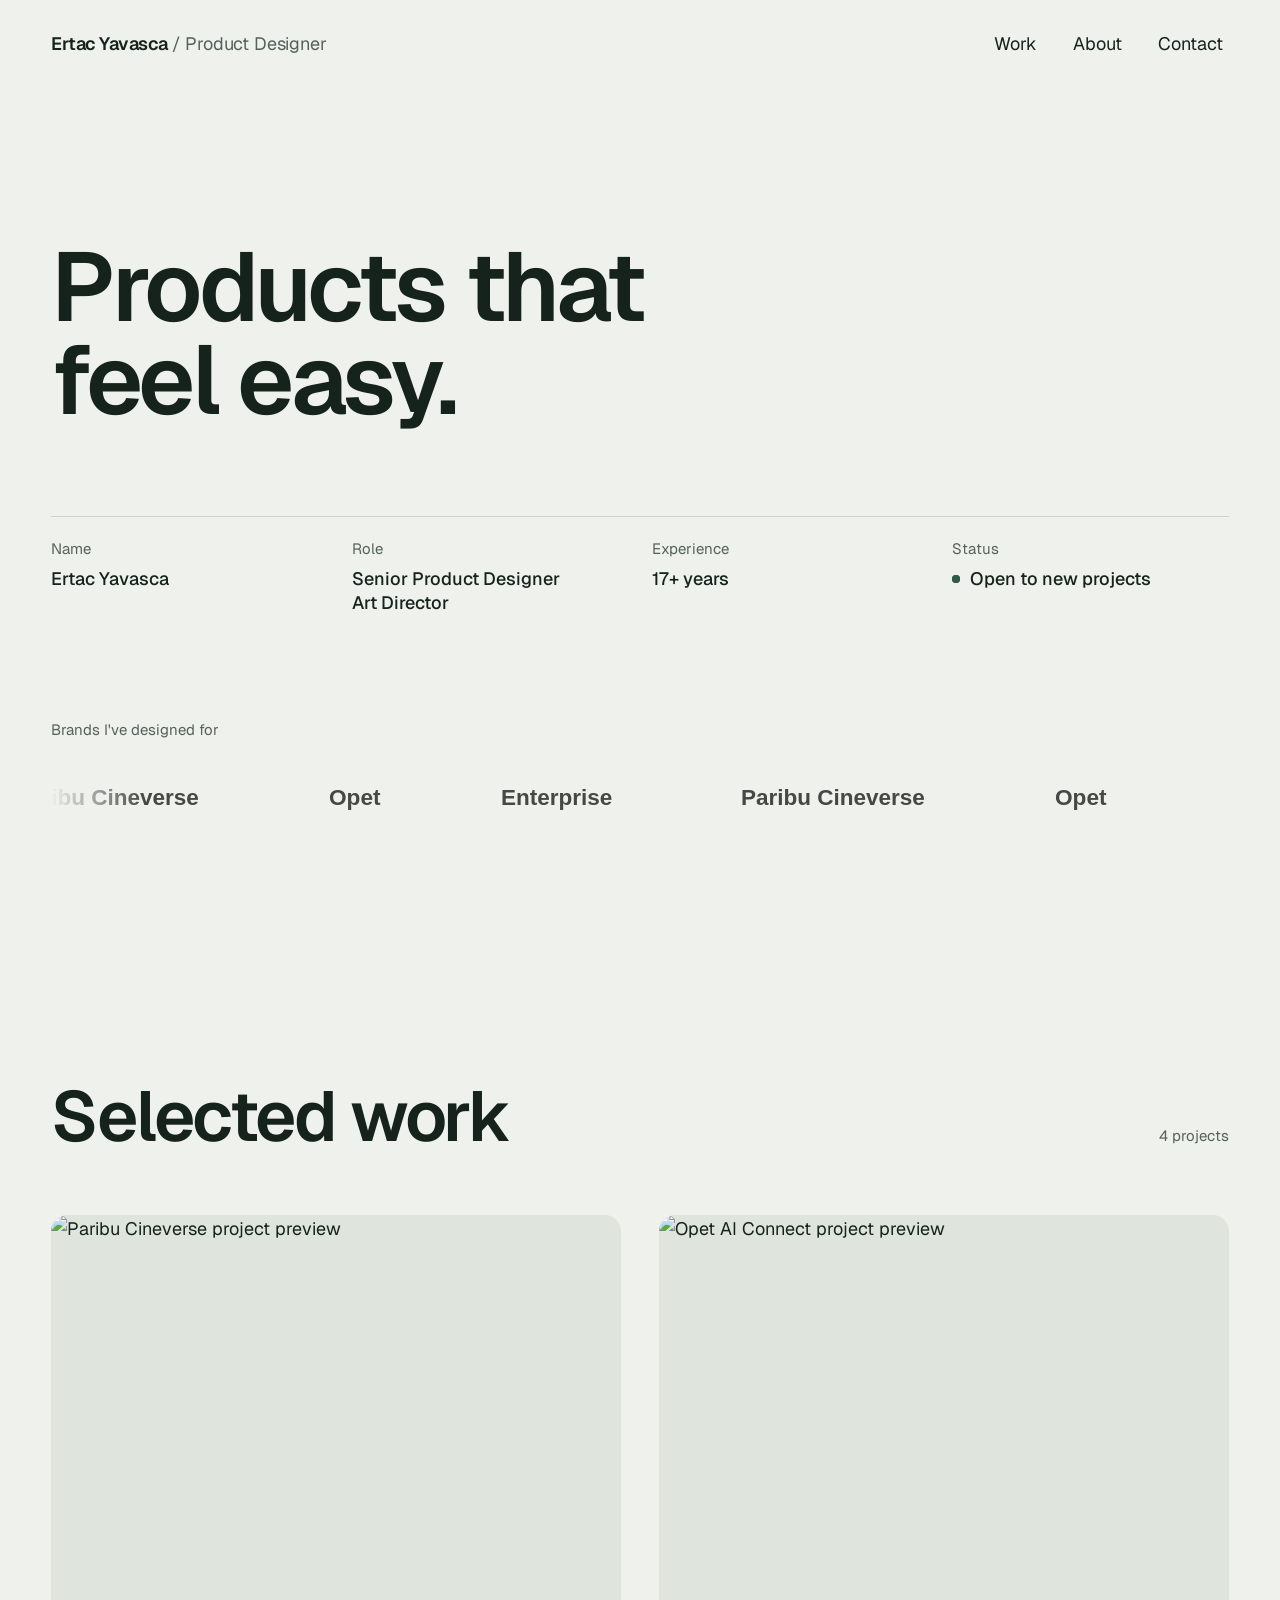
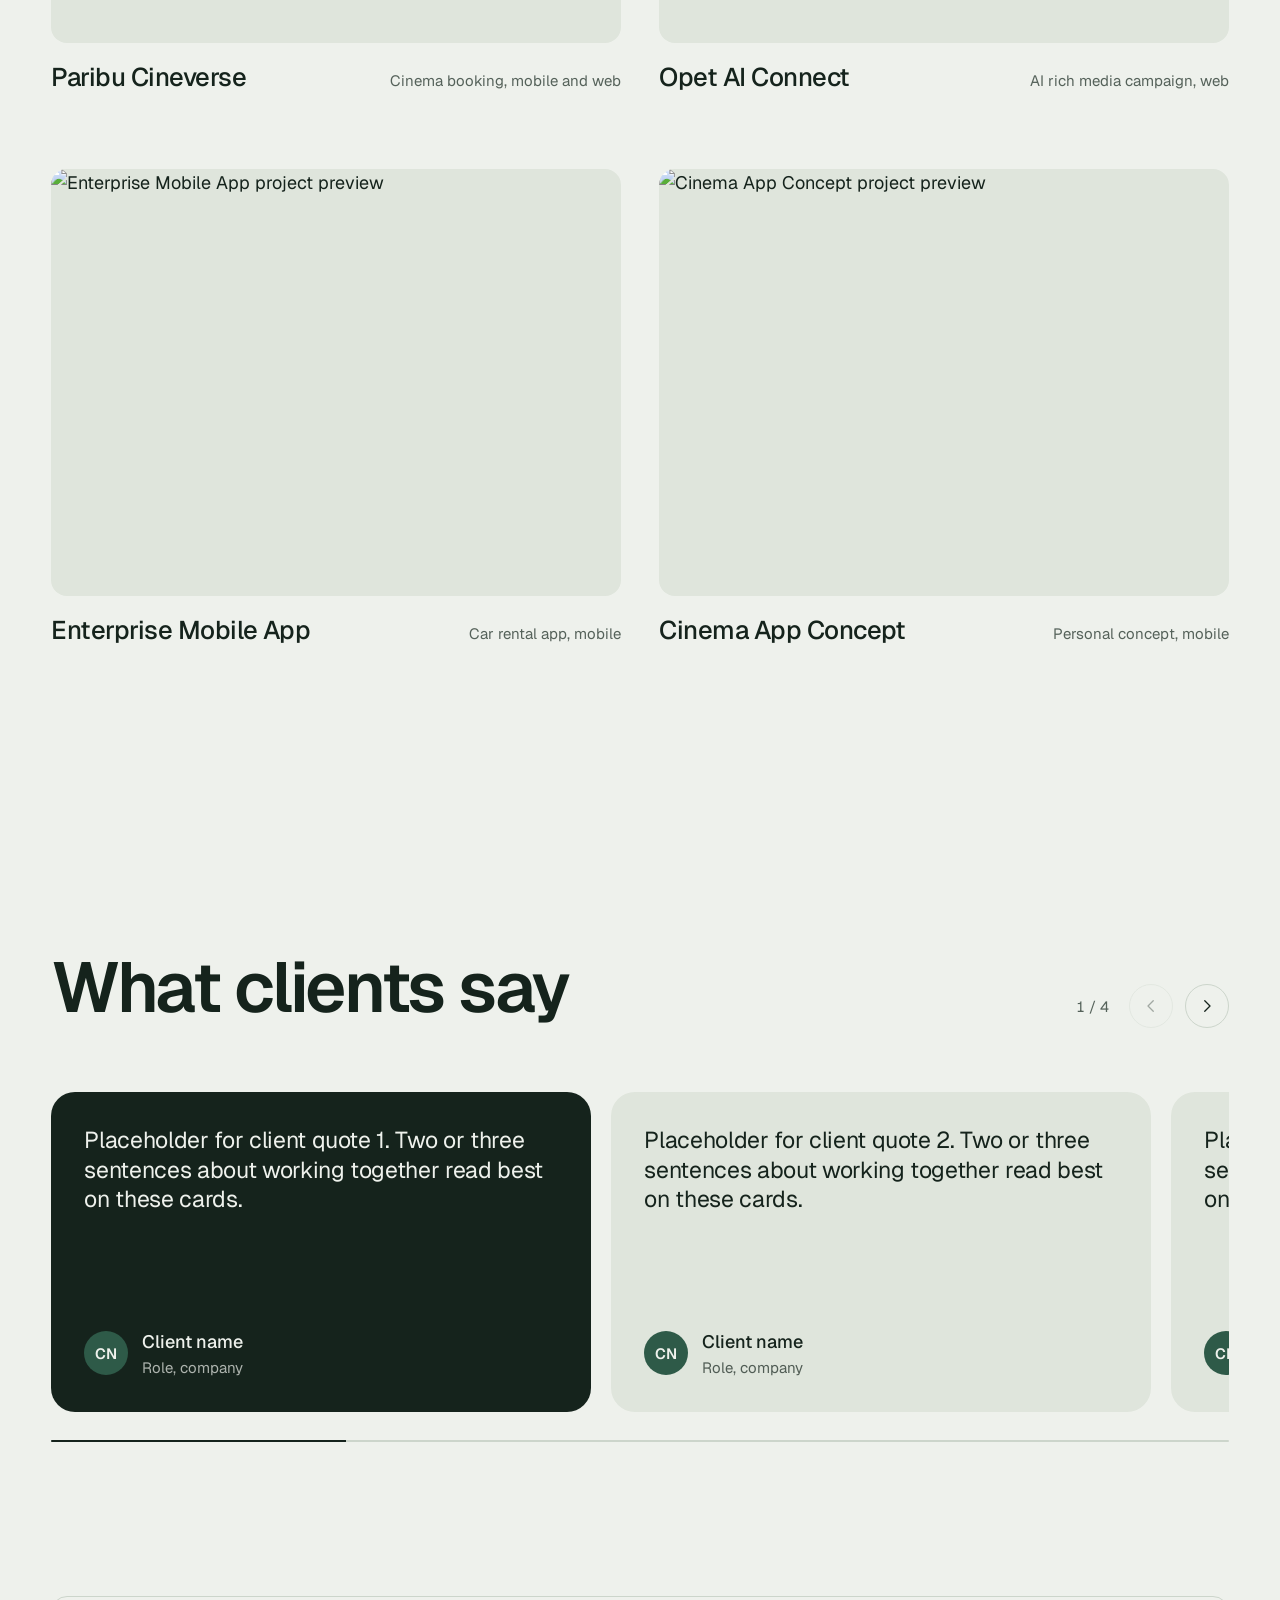
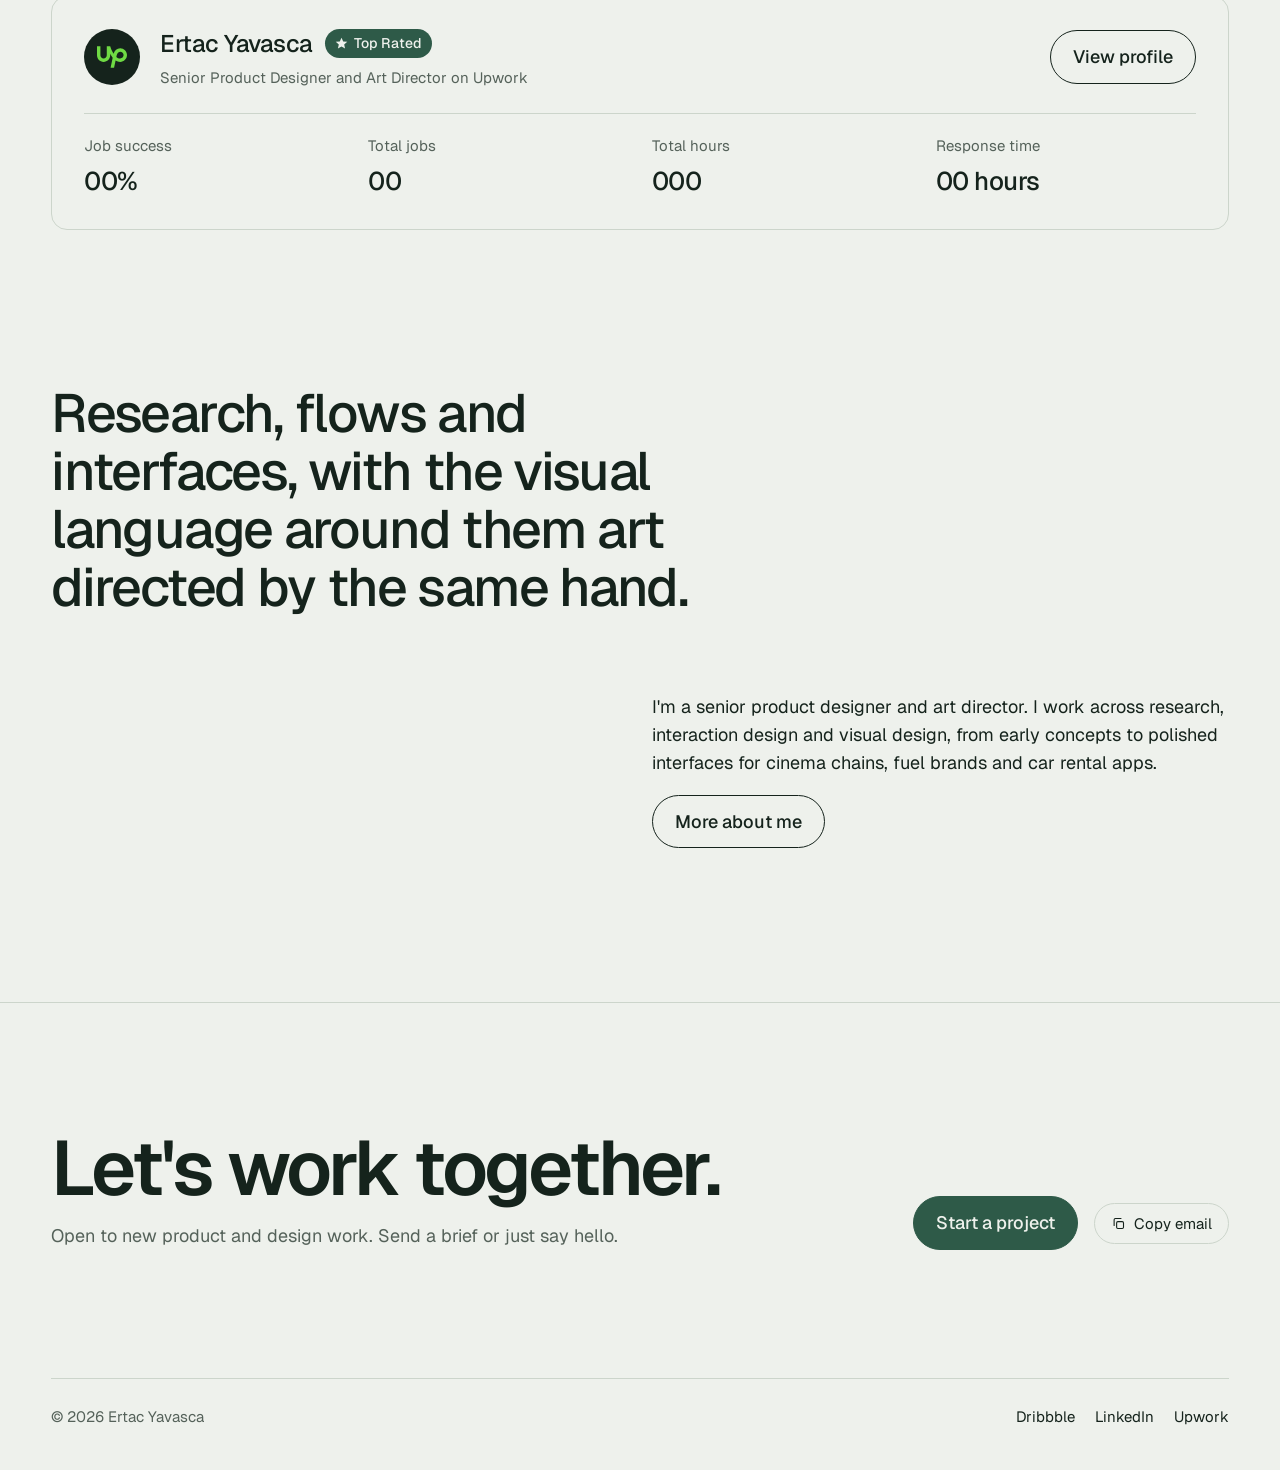
==== commit 0b5d2457: "Rework about page, testimonials slider, Upwork card and contact CTA - About: intro with a lede and b" ====
--- a/index.html
+++ b/index.html
@@ -109,42 +109,59 @@
     <section class="section wrap" id="testimonials">
       <div class="section-head">
         <h2 class="section-title">What clients say</h2>
-      </div>
-      <div class="quotes" data-quotes>
-        <div class="quote-list" role="tablist" aria-label="Client testimonials">
-          <button class="quote-tab" type="button" role="tab" id="quote-tab-1" aria-controls="quote-1" aria-selected="true">
-            <span class="quote-name">Client name</span>
-            <span class="quote-role">Role, company</span>
-          </button>
-          <button class="quote-tab" type="button" role="tab" id="quote-tab-2" aria-controls="quote-2" aria-selected="false" tabindex="-1">
-            <span class="quote-name">Client name</span>
-            <span class="quote-role">Role, company</span>
-          </button>
-          <button class="quote-tab" type="button" role="tab" id="quote-tab-3" aria-controls="quote-3" aria-selected="false" tabindex="-1">
-            <span class="quote-name">Client name</span>
-            <span class="quote-role">Role, company</span>
-          </button>
-        </div>
-        <figure class="quote" role="tabpanel" id="quote-1" aria-labelledby="quote-tab-1">
-          <blockquote><p>Placeholder for the first client quote. Two or three sentences about working together read best here.</p></blockquote>
-        </figure>
-        <figure class="quote" role="tabpanel" id="quote-2" aria-labelledby="quote-tab-2" hidden>
-          <blockquote><p>Placeholder for the second client quote. Replace it with a review from Upwork or a past client.</p></blockquote>
-        </figure>
-        <figure class="quote" role="tabpanel" id="quote-3" aria-labelledby="quote-tab-3" hidden>
-          <blockquote><p>Placeholder for the third client quote. Keep each one short so the block stays compact.</p></blockquote>
-        </figure>
+        <div class="slider-nav">
+          <span class="slider-count" aria-live="polite"><span data-current>1</span> / <span data-total>4</span></span>
+          <button class="round-btn" type="button" data-prev aria-label="Previous testimonial"><svg viewBox="0 0 24 24" aria-hidden="true"><path d="M15 5l-7 7 7 7"/></svg></button>
+          <button class="round-btn" type="button" data-next aria-label="Next testimonial"><svg viewBox="0 0 24 24" aria-hidden="true"><path d="M9 5l7 7-7 7"/></svg></button>
+        </div>
+      </div>
+      <div class="slider" data-slider>
+        <ul class="slides" tabindex="0" aria-label="Client testimonials">
+          <li class="slide">
+            <figure class="tcard">
+              <blockquote><p>Placeholder for client quote 1. Two or three sentences about working together read best on these cards.</p></blockquote>
+              <figcaption><span class="avatar" aria-hidden="true">CN</span><span><span class="t-name">Client name</span><span class="t-role">Role, company</span></span></figcaption>
+            </figure>
+          </li>
+          <li class="slide">
+            <figure class="tcard">
+              <blockquote><p>Placeholder for client quote 2. Two or three sentences about working together read best on these cards.</p></blockquote>
+              <figcaption><span class="avatar" aria-hidden="true">CN</span><span><span class="t-name">Client name</span><span class="t-role">Role, company</span></span></figcaption>
+            </figure>
+          </li>
+          <li class="slide">
+            <figure class="tcard">
+              <blockquote><p>Placeholder for client quote 3. Two or three sentences about working together read best on these cards.</p></blockquote>
+              <figcaption><span class="avatar" aria-hidden="true">CN</span><span><span class="t-name">Client name</span><span class="t-role">Role, company</span></span></figcaption>
+            </figure>
+          </li>
+          <li class="slide">
+            <figure class="tcard">
+              <blockquote><p>Placeholder for client quote 4. Two or three sentences about working together read best on these cards.</p></blockquote>
+              <figcaption><span class="avatar" aria-hidden="true">CN</span><span><span class="t-name">Client name</span><span class="t-role">Role, company</span></span></figcaption>
+            </figure>
+          </li>
+        </ul>
+        <div class="slider-progress" aria-hidden="true"><span></span></div>
       </div>
     </section>
 
     <section class="wrap">
       <a class="upwork" href="https://www.upwork.com/freelancers/ertacyavasca" target="_blank" rel="noopener">
-        <span class="upwork-logo"><svg viewBox="0 0 24 24" aria-hidden="true"><path d="M18.561 13.158c-1.102 0-2.135-.467-3.074-1.227l.228-1.076.008-.042c.207-1.143.849-3.06 2.839-3.06 1.492 0 2.703 1.212 2.703 2.703-.001 1.489-1.212 2.702-2.704 2.702zm0-8.14c-2.539 0-4.51 1.649-5.31 4.366-1.22-1.834-2.148-4.036-2.687-5.892H7.828v7.112c-.002 1.406-1.141 2.546-2.547 2.548-1.405-.002-2.543-1.143-2.545-2.548V3.492H0v7.112c0 2.914 2.37 5.303 5.281 5.303 2.913 0 5.283-2.389 5.283-5.303v-1.19c.529 1.107 1.182 2.229 1.974 3.221l-1.673 7.873h2.797l1.213-5.71c1.063.679 2.285 1.109 3.686 1.109 3 0 5.439-2.452 5.439-5.45 0-3-2.439-5.439-5.439-5.439z"/></svg></span>
-        <span class="upwork-text">
-          <span class="upwork-title">Upwork <span class="upwork-badge"><svg viewBox="0 0 16 16" aria-hidden="true"><path d="M8 .8l2.1 4.6 5 .5-3.8 3.4 1.1 4.9L8 11.7l-4.4 2.5 1.1-4.9L.9 5.9l5-.5z"/></svg>Top Rated</span></span>
-          <span class="upwork-note">Client reviews, work history and direct hiring on my profile.</span>
+        <span class="upwork-head">
+          <span class="upwork-logo"><svg viewBox="0 0 24 24" aria-hidden="true"><path d="M18.561 13.158c-1.102 0-2.135-.467-3.074-1.227l.228-1.076.008-.042c.207-1.143.849-3.06 2.839-3.06 1.492 0 2.703 1.212 2.703 2.703-.001 1.489-1.212 2.702-2.704 2.702zm0-8.14c-2.539 0-4.51 1.649-5.31 4.366-1.22-1.834-2.148-4.036-2.687-5.892H7.828v7.112c-.002 1.406-1.141 2.546-2.547 2.548-1.405-.002-2.543-1.143-2.545-2.548V3.492H0v7.112c0 2.914 2.37 5.303 5.281 5.303 2.913 0 5.283-2.389 5.283-5.303v-1.19c.529 1.107 1.182 2.229 1.974 3.221l-1.673 7.873h2.797l1.213-5.71c1.063.679 2.285 1.109 3.686 1.109 3 0 5.439-2.452 5.439-5.45 0-3-2.439-5.439-5.439-5.439z"/></svg></span>
+          <span class="upwork-text">
+            <span class="upwork-title">Ertac Yavasca <span class="upwork-badge"><svg viewBox="0 0 16 16" aria-hidden="true"><path d="M8 .8l2.1 4.6 5 .5-3.8 3.4 1.1 4.9L8 11.7l-4.4 2.5 1.1-4.9L.9 5.9l5-.5z"/></svg>Top Rated</span></span>
+            <span class="upwork-note">Senior Product Designer and Art Director on Upwork</span>
+          </span>
+          <span class="upwork-cta">View profile</span>
         </span>
-        <span class="upwork-cta">View profile</span>
+        <dl class="upwork-stats">
+          <div><dt>Job success</dt><dd>00%</dd></div>
+          <div><dt>Total jobs</dt><dd>00</dd></div>
+          <div><dt>Total hours</dt><dd>000</dd></div>
+          <div><dt>Response time</dt><dd>00 hours</dd></div>
+        </dl>
       </a>
     </section>
 
@@ -167,8 +184,8 @@
           <p>Open to new product and design work. Send a brief or just say hello.</p>
         </div>
         <div class="contact-mail">
-          <a class="mail" href="mailto:ertacyavasca@gmail.com">ertacyavasca@gmail.com</a>
-          <button class="copy" type="button" data-copy="ertacyavasca@gmail.com"><svg viewBox="0 0 24 24" aria-hidden="true"><rect x="9" y="9" width="11" height="11" rx="2"/><path d="M5 15V6a2 2 0 0 1 2-2h9"/></svg><span aria-live="polite">Copy</span></button>
+          <a class="btn btn-solid" href="mailto:ertacyavasca@gmail.com?subject=New%20project">Start a project</a>
+          <button class="copy" type="button" data-copy="ertacyavasca@gmail.com"><svg viewBox="0 0 24 24" aria-hidden="true"><rect x="9" y="9" width="11" height="11" rx="2"/><path d="M5 15V6a2 2 0 0 1 2-2h9"/></svg><span aria-live="polite">Copy email</span></button>
         </div>
       </div>
       <div class="footer-bottom">
--- a/assets/style.css
+++ b/assets/style.css
@@ -215,14 +215,43 @@
   line-height: 1.35;
 }
 
+/* Availability light: the dot breathes and a ring ripples out from it */
 .status {
+  position: relative;
   display: inline-block;
   width: 8px;
   height: 8px;
-  margin-right: 8px;
+  margin-right: 10px;
   border-radius: 50%;
   vertical-align: 0.1em;
   background: var(--accent);
+  animation: status-blink 2s ease-in-out infinite;
+}
+
+.status::after {
+  content: "";
+  position: absolute;
+  inset: 0;
+  border-radius: 50%;
+  background: var(--accent);
+  animation: status-ring 2s var(--ease-out) infinite;
+}
+
+@keyframes status-blink {
+  50% {
+    opacity: 0.45;
+  }
+}
+
+@keyframes status-ring {
+  from {
+    transform: scale(1);
+    opacity: 0.5;
+  }
+  to {
+    transform: scale(3);
+    opacity: 0;
+  }
 }
 
 /* Project and about heading (lines rise in once the page is ready) */
@@ -512,100 +541,165 @@
   }
 }
 
-/* Testimonials: one quote at a time; the client names on the side are
-   tabs that switch it. */
-
-.quotes {
-  display: grid;
-  grid-template-columns: repeat(12, 1fr);
-  gap: 24px;
-  align-items: start;
-}
-
-.quote {
-  grid-column: 1 / span 8;
-  grid-row: 1;
-  margin: 0;
-}
-
-.quote[hidden] {
+/* Testimonials: a row of cards that slides sideways (drag, swipe, scroll or
+   the buttons). The card in front turns ink; a counter and a thin progress
+   line show where you are. */
+
+.slider-nav {
+  display: flex;
+  align-items: center;
+  gap: 12px;
+}
+
+.slider-count {
+  font-size: 15px;
+  color: var(--muted);
+  font-variant-numeric: tabular-nums;
+  margin-right: 8px;
+}
+
+.round-btn {
+  display: grid;
+  place-items: center;
+  width: 44px;
+  height: 44px;
+  border: 1px solid var(--line);
+  border-radius: 50%;
+  background: none;
+  color: var(--ink);
+  cursor: pointer;
+  transition: background-color 0.2s, color 0.2s, border-color 0.2s, opacity 0.2s;
+}
+
+.round-btn svg {
+  width: 18px;
+  height: 18px;
+  fill: none;
+  stroke: currentColor;
+  stroke-width: 1.75;
+  stroke-linecap: round;
+  stroke-linejoin: round;
+}
+
+.round-btn:hover {
+  background: var(--ink);
+  border-color: var(--ink);
+  color: var(--bg);
+}
+
+.round-btn:disabled {
+  opacity: 0.35;
+  pointer-events: none;
+}
+
+.slides {
+  display: flex;
+  gap: clamp(12px, 1.6vw, 20px);
+  list-style: none;
+  margin: 0;
+  padding: 0;
+  overflow-x: auto;
+  scroll-snap-type: x mandatory;
+  scrollbar-width: none;
+  cursor: grab;
+}
+
+.slides::-webkit-scrollbar {
   display: none;
 }
 
-.quote blockquote {
-  margin: 0;
-}
-
-.quote p {
-  font-size: clamp(24px, 2.6vw, 36px);
-  line-height: 1.25;
-  letter-spacing: -0.02em;
-  font-weight: 500;
-  max-width: 30ch;
-  margin: 0;
-}
-
-.quote.is-entering p {
-  animation: quote-in 0.5s var(--ease-out) both;
-}
-
-@keyframes quote-in {
-  from {
-    opacity: 0;
-    transform: translateY(8px);
-  }
-}
-
-.quote-list {
-  grid-column: 10 / span 3;
-  grid-row: 1;
+.slides.is-dragging {
+  cursor: grabbing;
+  scroll-snap-type: none;
+}
+
+.slide {
+  flex: 0 0 min(540px, 86%);
+  scroll-snap-align: start;
+}
+
+.tcard {
   display: flex;
   flex-direction: column;
-  border-top: 1px solid var(--line);
-}
-
-.quote-tab {
-  display: flex;
-  flex-direction: column;
-  gap: 2px;
-  padding: 14px 0 14px 16px;
-  border: 0;
-  border-bottom: 1px solid var(--line);
-  border-left: 2px solid transparent;
-  background: none;
-  color: var(--muted);
-  font: inherit;
-  text-align: left;
-  cursor: pointer;
-  transition: color 0.3s, border-color 0.3s;
-}
-
-.quote-tab:hover {
+  justify-content: space-between;
+  gap: 48px;
+  height: 100%;
+  min-height: 320px;
+  margin: 0;
+  padding: clamp(24px, 2.6vw, 36px);
+  border-radius: 24px;
+  background: var(--card);
   color: var(--ink);
-}
-
-.quote-tab[aria-selected="true"] {
-  color: var(--ink);
-  border-left-color: var(--accent);
-}
-
-.quote-name {
-  font-weight: 500;
-}
-
-.quote-role {
-  font-size: 15px;
-  color: var(--muted);
-}
-
-/* Upwork: one quiet band that links to the profile. The mark is Upwork's
-   own (Simple Icons, CC0) in its brand green on an ink disc. */
+  user-select: none;
+  transition: background-color 0.5s var(--ease-out), color 0.5s var(--ease-out);
+}
+
+.slide.is-active .tcard {
+  background: var(--ink);
+  color: var(--bg);
+}
+
+.tcard blockquote {
+  margin: 0;
+}
+
+.tcard p {
+  font-size: clamp(20px, 1.8vw, 26px);
+  line-height: 1.3;
+  letter-spacing: -0.015em;
+  margin: 0;
+}
+
+.tcard figcaption {
+  display: flex;
+  align-items: center;
+  gap: 14px;
+}
+
+.avatar {
+  display: grid;
+  place-items: center;
+  flex: 0 0 44px;
+  height: 44px;
+  border-radius: 50%;
+  background: var(--accent);
+  color: var(--on-accent);
+  font-size: 15px;
+  font-weight: 600;
+}
+
+.t-name {
+  display: block;
+  font-weight: 500;
+}
+
+.t-role {
+  display: block;
+  font-size: 15px;
+  opacity: 0.7;
+}
+
+.slider-progress {
+  height: 2px;
+  margin-top: 28px;
+  background: var(--line);
+  border-radius: 2px;
+  overflow: hidden;
+}
+
+.slider-progress span {
+  display: block;
+  height: 100%;
+  width: var(--progress, 25%);
+  background: var(--ink);
+  transition: width 0.5s var(--ease-out);
+}
+
+/* Upwork: a small profile card linking to the profile. The mark is
+   Upwork's own (Simple Icons, CC0) in its brand green on an ink disc. */
 
 .upwork {
-  display: grid;
-  grid-template-columns: auto 1fr auto;
-  align-items: center;
-  gap: 16px 24px;
+  display: block;
   padding: clamp(20px, 2.4vw, 28px) clamp(20px, 3vw, 32px);
   border: 1px solid var(--line);
   border-radius: var(--radius);
@@ -615,6 +709,13 @@
 .upwork:hover {
   background: var(--card);
   border-color: var(--card);
+}
+
+.upwork-head {
+  display: grid;
+  grid-template-columns: auto 1fr auto;
+  align-items: center;
+  gap: 16px 20px;
 }
 
 .upwork-logo {
@@ -689,6 +790,28 @@
   color: var(--bg);
 }
 
+.upwork-stats {
+  display: grid;
+  grid-template-columns: repeat(4, 1fr);
+  gap: 16px 24px;
+  margin: 24px 0 0;
+  padding-top: 20px;
+  border-top: 1px solid var(--line);
+}
+
+.upwork-stats dt {
+  font-size: 15px;
+  color: var(--muted);
+  margin-bottom: 4px;
+}
+
+.upwork-stats dd {
+  margin: 0;
+  font-size: clamp(22px, 2vw, 28px);
+  font-weight: 500;
+  letter-spacing: -0.02em;
+}
+
 /* About teaser and page */
 
 .statement {
@@ -729,21 +852,94 @@
 }
 
 .services li {
-  display: flex;
-  flex-wrap: wrap;
-  justify-content: space-between;
+  display: grid;
+  grid-template-columns: 5fr 2fr 5fr;
   align-items: baseline;
-  gap: 4px 16px;
-  padding: 22px 0;
+  gap: 8px 24px;
+  padding: 28px 0;
   border-bottom: 1px solid var(--line);
+}
+
+.services h3 {
   font-size: clamp(22px, 2.2vw, 30px);
+  font-weight: 500;
   letter-spacing: -0.02em;
-}
-
-.services li span {
-  color: var(--muted);
-  font-size: 15px;
-  letter-spacing: 0;
+  margin: 0;
+}
+
+.service-tag {
+  font-size: 15px;
+  color: var(--muted);
+}
+
+.services p {
+  margin: 0;
+  color: var(--muted);
+  max-width: 52ch;
+}
+
+.about-intro {
+  display: grid;
+  grid-template-columns: repeat(12, 1fr);
+  gap: 24px;
+  margin-top: clamp(40px, 6vw, 80px);
+}
+
+.about-lede {
+  grid-column: 1 / span 6;
+  font-size: clamp(24px, 2.4vw, 34px);
+  line-height: 1.2;
+  letter-spacing: -0.02em;
+  font-weight: 500;
+  margin: 0;
+}
+
+.about-body {
+  grid-column: 8 / span 5;
+  color: var(--muted);
+}
+
+.about-body p {
+  margin: 0 0 1em;
+}
+
+.process {
+  list-style: none;
+  margin: 0;
+  padding: 0;
+  display: grid;
+  grid-template-columns: repeat(4, 1fr);
+  gap: 24px;
+}
+
+.process li {
+  padding-top: 20px;
+  border-top: 1px solid var(--ink);
+}
+
+.process-step {
+  display: grid;
+  place-items: center;
+  width: 32px;
+  height: 32px;
+  border-radius: 50%;
+  background: var(--accent);
+  color: var(--on-accent);
+  font-size: 15px;
+  font-weight: 600;
+}
+
+.process h3 {
+  font-size: clamp(20px, 1.8vw, 24px);
+  font-weight: 500;
+  letter-spacing: -0.02em;
+  margin: 24px 0 8px;
+}
+
+.process p {
+  margin: 0;
+  color: var(--muted);
+  font-size: 16px;
 }
 
 /* Buttons */
@@ -762,6 +958,17 @@
 .btn:hover {
   background: var(--ink);
   color: var(--bg);
+}
+
+.btn-solid {
+  background: var(--accent);
+  border-color: var(--accent);
+  color: var(--on-accent);
+}
+
+.btn-solid:hover {
+  background: var(--ink);
+  border-color: var(--ink);
 }
 
 /* Footer / contact */
@@ -1080,6 +1287,14 @@
   }
 }
 
+/* Pages reached through a view transition skip the heading entrances, so
+   nothing moves again after the sheet has landed. */
+.vt-arrive .hero-title,
+.vt-arrive .display .line > span,
+.vt-arrive .spec {
+  transition: none;
+}
+
 /* Responsive */
 
 @media (max-width: 860px) {
@@ -1098,36 +1313,21 @@
     grid-template-columns: repeat(2, 1fr);
   }
 
-  .quote,
-  .quote-list {
+  .about-lede,
+  .about-body {
     grid-column: 1 / -1;
   }
 
-  .quote {
-    grid-row: 2;
-  }
-
-  .quote-list {
-    order: -1;
-    flex-direction: row;
-    overflow-x: auto;
-    border-top: 0;
-    border-bottom: 1px solid var(--line);
-  }
-
-  .quote-tab {
-    flex: 0 0 auto;
-    padding: 10px 16px 12px 0;
-    margin-right: 16px;
-    border: 0;
-    border-bottom: 2px solid transparent;
-  }
-
-  .quote-tab[aria-selected="true"] {
-    border-bottom-color: var(--accent);
-  }
-
-  .upwork {
+  .process,
+  .upwork-stats {
+    grid-template-columns: repeat(2, 1fr);
+  }
+
+  .services li {
+    grid-template-columns: 1fr;
+  }
+
+  .upwork-head {
     grid-template-columns: auto 1fr;
   }
 
